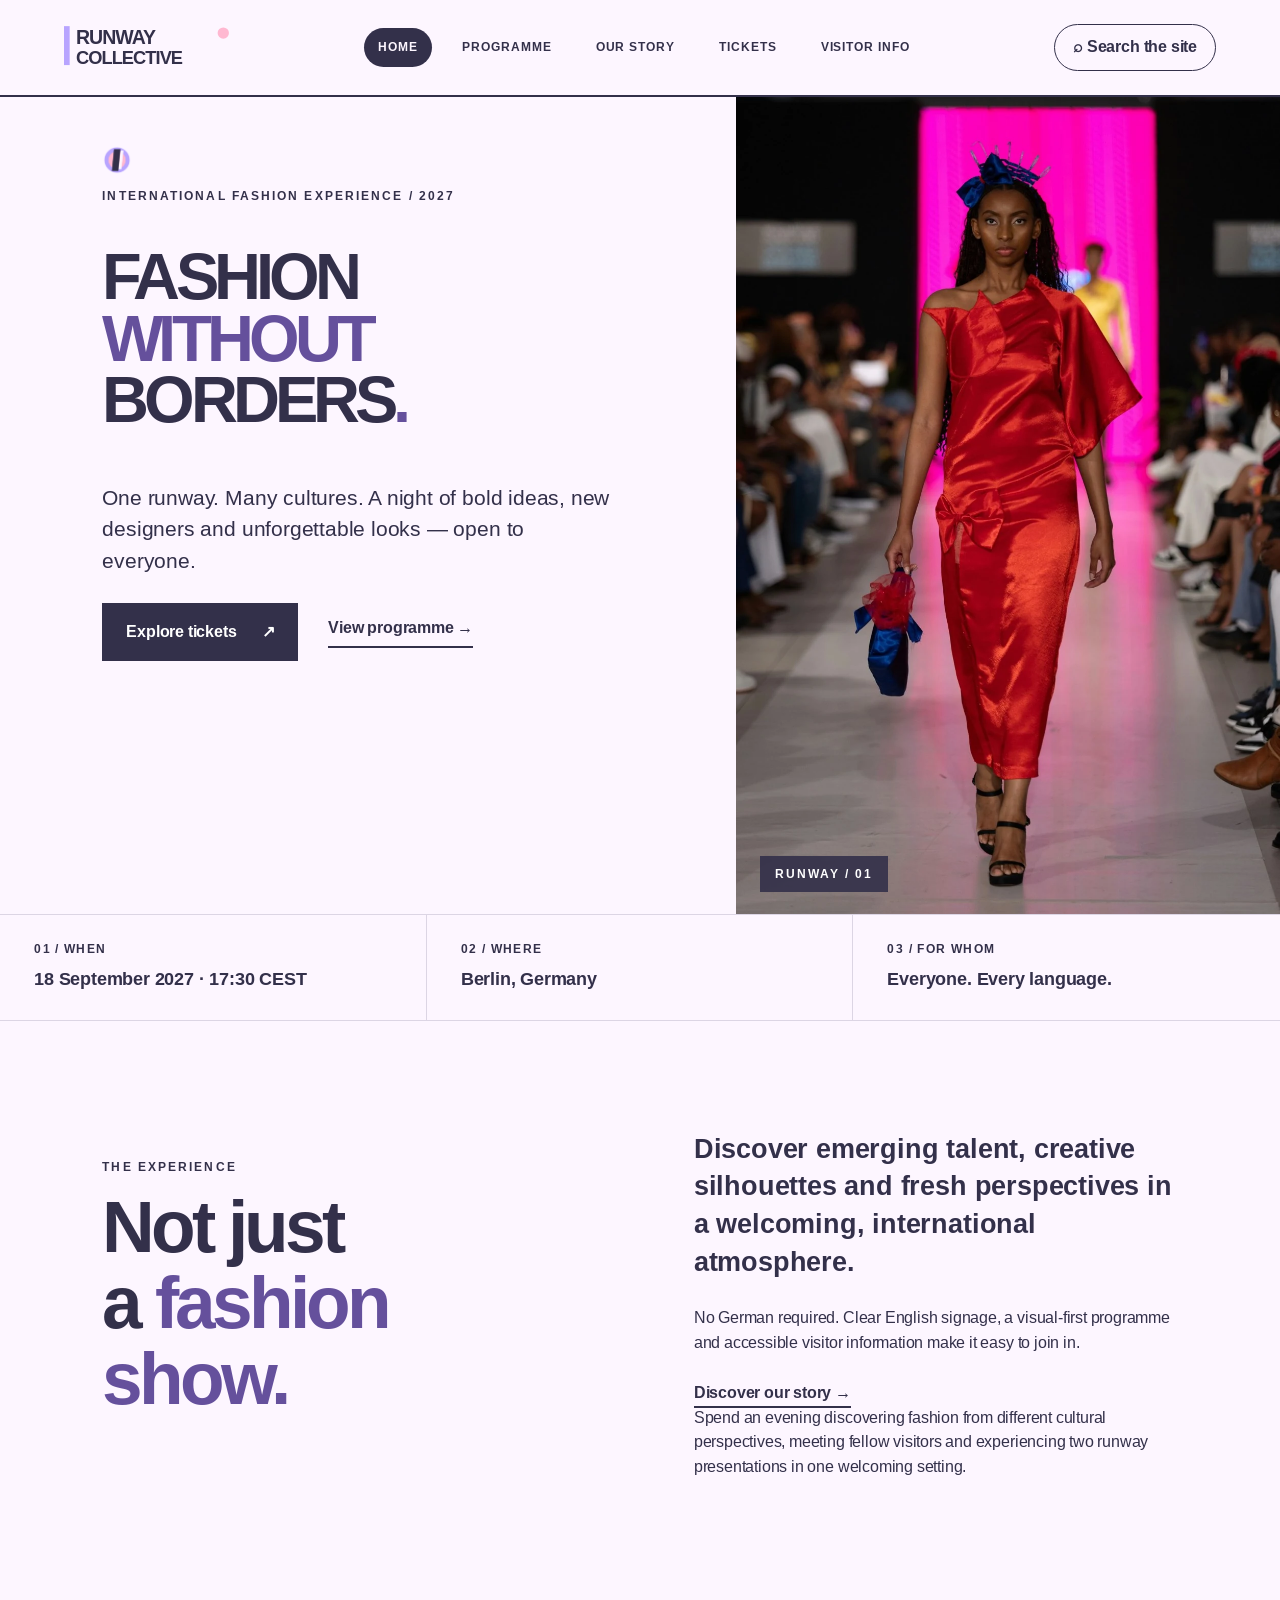
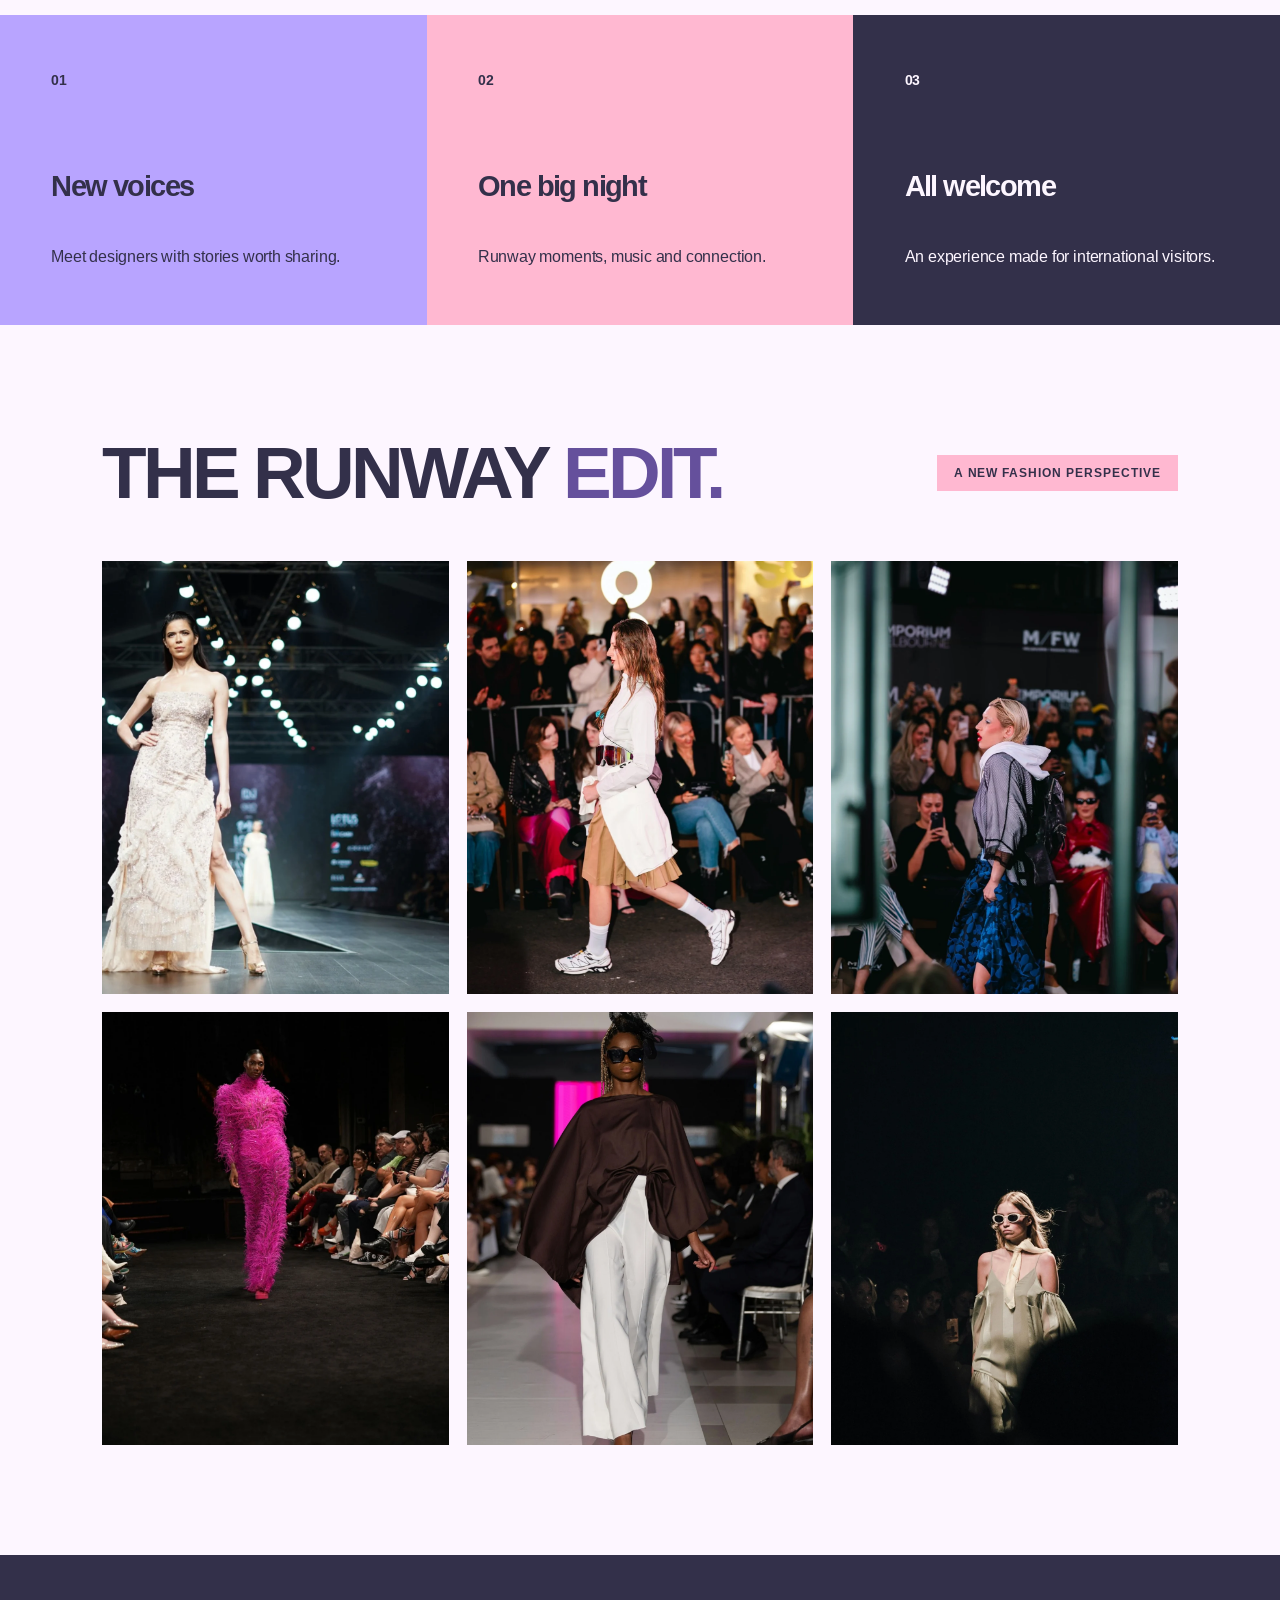
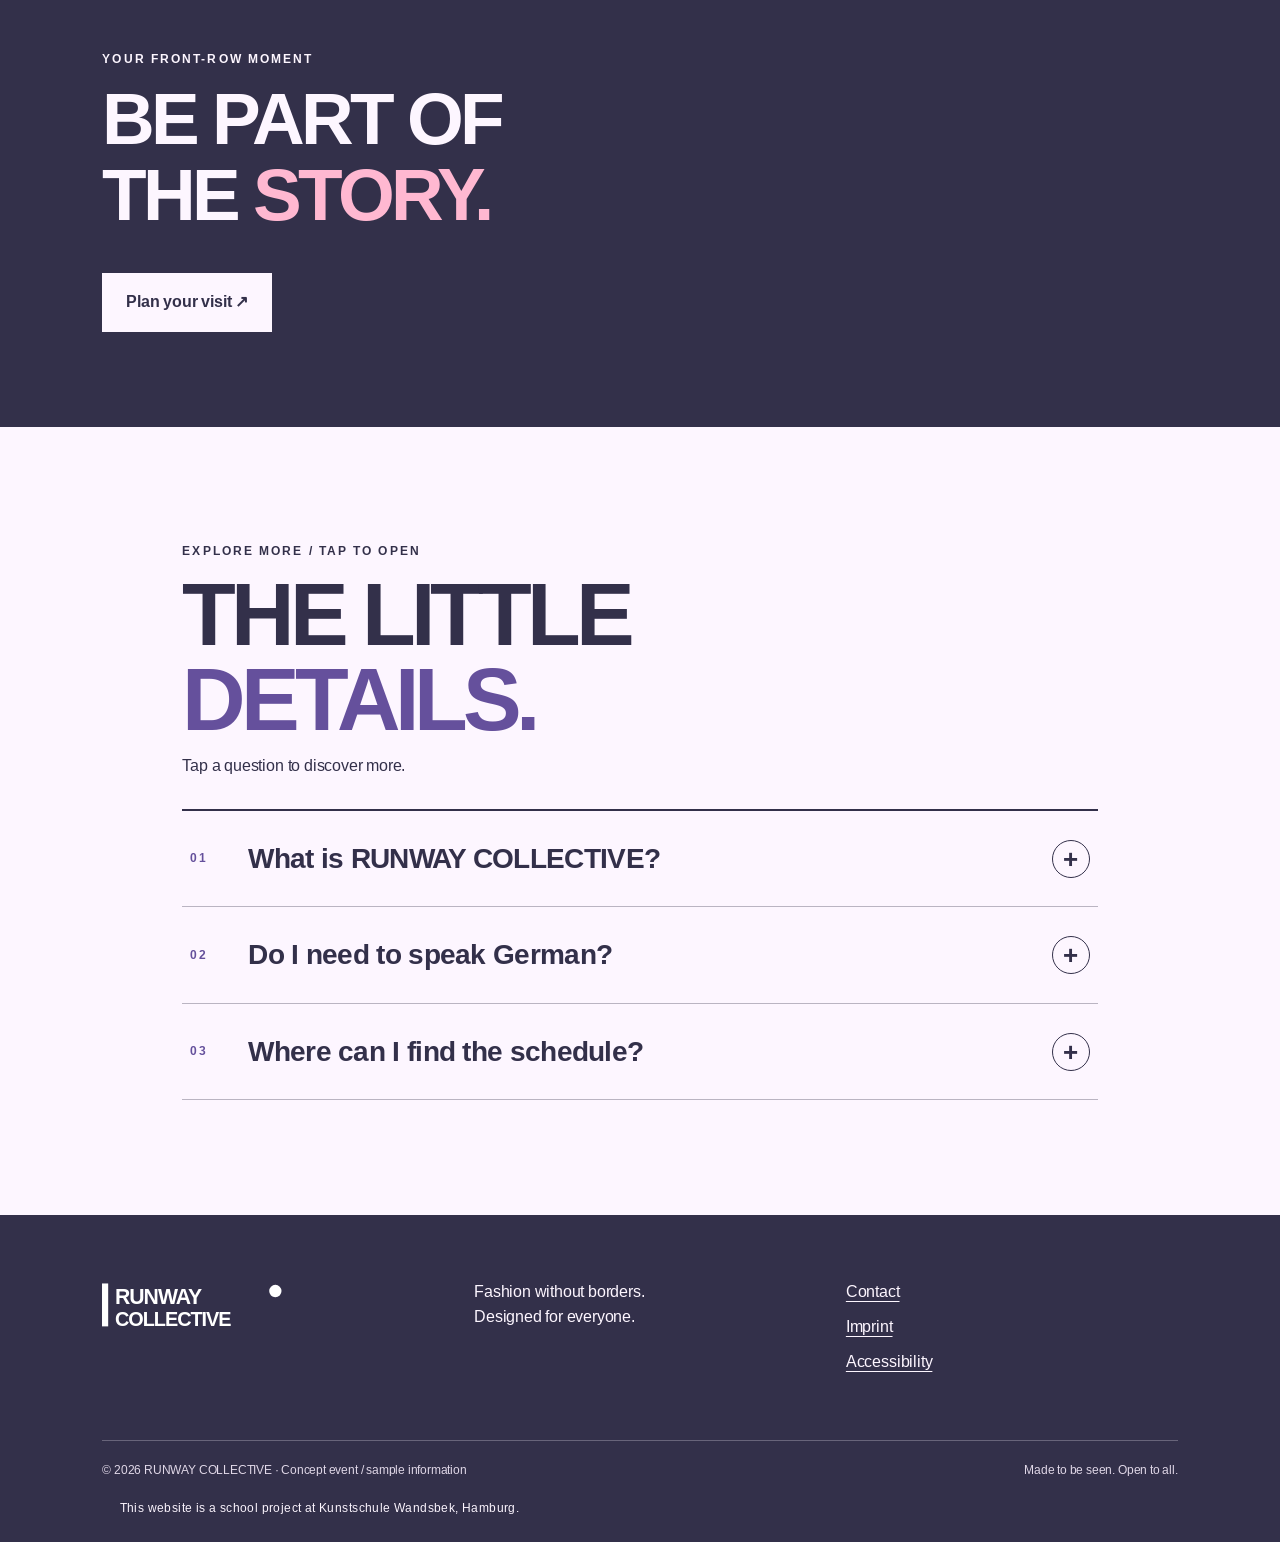
==== index.html @ 4fb105ac "Add files via upload" ====
<!DOCTYPE html>

<html lang="en"><head><meta charset="utf-8"/><meta content="width=device-width,initial-scale=1" name="viewport"/><meta content="#33304A" name="theme-color"/><meta content="Discover RUNWAY COLLECTIVE, an international fashion show concept in Berlin on 18 September 2027, with emerging designers and English visitor information." name="description"/><title>International Fashion Show | RUNWAY COLLECTIVE</title><link href="css/style.css" rel="stylesheet"/><link href="assets/images/favicon.svg" rel="icon" type="image/svg+xml"/><link href="assets/images/apple-touch-icon.png" rel="apple-touch-icon" sizes="180x180"/><meta content="International Fashion Show | RUNWAY COLLECTIVE" property="og:title"/><meta content="Discover RUNWAY COLLECTIVE, an international fashion show concept in Berlin on 18 September 2027, with emerging designers and English visitor information." property="og:description"/><meta content="assets/images/photo-editorial-05.webp" property="og:image"/><meta content="website" property="og:type"/><script type="application/ld+json">{"@context": "https://schema.org", "@type": "Event", "name": "RUNWAY COLLECTIVE (fictional school project)", "startDate": "2027-09-18T17:30:00+02:00", "location": {"@type": "Place", "name": "Berlin (concept location)", "address": {"@type": "PostalAddress", "addressLocality": "Berlin", "addressCountry": "DE"}}, "description": "Fictional fashion show for a school design project; no real event or ticket sales."}</script></head><body><a class="skip-link" href="#main">Skip to content</a><div aria-hidden="true" class="scroll-progress"></div><header class="site-header"><div class="header-inner"><a aria-label="RUNWAY COLLECTIVE, home" class="logo" href="index.html"><img alt="RUNWAY COLLECTIVE" height="58" src="assets/images/logo.svg" width="202"/></a><nav aria-label="Main navigation" class="nav" id="main-nav"><a aria-current="page" href="index.html">Home</a><a href="programm.html">Programme</a><a href="story.html">Our story</a><a href="tickets.html">Tickets</a><a href="infos.html">Visitor info</a></nav><details class="site-search topic-search rc-search"><summary>⌕ Search the site</summary><div class="topic-menu"><form action="404.html" method="get" role="search"><label for="rc-query">Search term</label><div class="rc-search-row"><input id="rc-query" name="q" placeholder="Type a topic…" required="" type="search"/><button aria-label="Search" type="submit">⌕</button></div></form><p class="rc-search-note">Choose a matching page below. Other searches open the 404 page.</p><a href="index.html">Home / fashion show</a><a href="programm.html">Programme / schedule</a><a href="story.html">Our story / designers</a><a href="tickets.html">Tickets / prices</a><a href="infos.html">Visitor info / location</a></div></details></div></header><main id="main" tabindex="-1"><section class="hero"><div class="hero-text reveal"><img alt="" class="runway-mark" height="500" src="assets/images/runway-mark-transparent.png" width="500"/><p class="eyebrow">INTERNATIONAL FASHION EXPERIENCE / 2027</p><h1>FASHION<br/><em>WITHOUT</em><br/>BORDERS<span class="pink">.</span></h1><p class="lead">One runway. Many cultures. A night of bold ideas, new designers and unforgettable looks — open to everyone.</p><div class="actions"><a class="btn primary" href="tickets.html">Explore tickets <span aria-hidden="true">↗</span></a><a class="text-link" href="programm.html">View programme <span aria-hidden="true">→</span></a></div></div><div class="hero-art reveal"><img alt="Model in a red satin dress on the catwalk" class="hero-photo" decoding="async" height="1600" loading="eager" src="assets/images/photo-editorial-05.webp" width="1066"/></div></section><section aria-label="Event at a glance" class="info-strip reveal"><div><span>01 / WHEN</span><strong><time datetime="2027-09-18T17:30:00+02:00">18 September 2027 · 17:30 CEST</time></strong></div><div><span>02 / WHERE</span><strong>Berlin, Germany</strong></div><div><span>03 / FOR WHOM</span><strong>Everyone. Every language.</strong></div></section><section class="section two-col reveal"><div><p class="eyebrow">THE EXPERIENCE</p><h2>Not just<br/>a <em>fashion show.</em></h2></div><div><p class="body-large">Discover emerging talent, creative silhouettes and fresh perspectives in a welcoming, international atmosphere.</p><p>No German required. Clear English signage, a visual-first programme and accessible visitor information make it easy to join in.</p><a class="text-link" href="story.html">Discover our story →</a><p>Spend an evening discovering fashion from different cultural perspectives, meeting fellow visitors and experiencing two runway presentations in one welcoming setting.</p></div></section><h2 class="visually-hidden">What to expect</h2><section class="feature-grid"><article class="feature reveal lavender"><span>01</span><h3>New voices</h3><p>Meet designers with stories worth sharing.</p></article><article class="feature reveal pink-bg"><span>02</span><h3>One big night</h3><p>Runway moments, music and connection.</p></article><article class="feature reveal dark"><span>03</span><h3>All welcome</h3><p>An experience made for international visitors.</p></article></section><section class="section"><div class="section-heading reveal"><h2>THE RUNWAY <em>EDIT.</em></h2><span class="pill">A NEW FASHION PERSPECTIVE</span></div><div class="photo-grid"><figure class="editorial-photo reveal"><img alt="Model in a sparkling ivory evening gown on a runway" decoding="async" height="1200" loading="lazy" src="assets/images/yogendra-singh-_c56tTiztfA-unsplash.webp" width="1800"/><figcaption>RUNWAY / EVENING COUTURE / 02</figcaption></figure><figure class="editorial-photo reveal"><img alt="Model in white jacket and pleated skirt walking past spectators" decoding="async" height="1600" loading="lazy" src="assets/images/photo-editorial-02.webp" width="1066"/><figcaption>THE RUNWAY / NEW PERSPECTIVES / 03</figcaption></figure><figure class="editorial-photo reveal"><img alt="Model in a blue patterned skirt walking past the audience" decoding="async" height="1600" loading="lazy" src="assets/images/photo-editorial-03.webp" width="1066"/><figcaption>THE RUNWAY / NEW PERSPECTIVES / 04</figcaption></figure><figure class="editorial-photo reveal"><img alt="Model in a vivid pink feathered outfit on a dark runway" decoding="async" height="1600" loading="lazy" src="assets/images/photo-editorial-04.webp" width="1068"/><figcaption>THE RUNWAY / NEW PERSPECTIVES / 05</figcaption></figure><figure class="editorial-photo reveal"><img alt="Model wearing a draped dark top, white trousers and sunglasses" decoding="async" height="1800" loading="lazy" src="assets/images/sergio-martins-4rw7DbYxgYY-unsplash.webp" width="1200"/><figcaption>RUNWAY / MODERN TAILORING / 21</figcaption></figure><figure class="editorial-photo reveal"><img alt="Model in a pale outfit and white sunglasses under a spotlight" decoding="async" height="1800" loading="lazy" src="assets/images/duane-mendes-p-gGii_xGK8-unsplash(1).webp" width="1192"/><figcaption>RUNWAY / SPOTLIGHT / 22</figcaption></figure></div></section><section class="cta reveal"><p class="eyebrow">YOUR FRONT-ROW MOMENT</p><h2>BE PART OF<br/>THE <em>STORY.</em></h2><a class="btn light" href="tickets.html">Plan your visit ↗</a></section><section aria-labelledby="faq-heading" class="section interaction-section"><div class="interaction-intro reveal"><p class="eyebrow">EXPLORE MORE / TAP TO OPEN</p><h2 id="faq-heading">THE LITTLE <em>DETAILS.</em></h2><p>Tap a question to discover more.</p></div><div class="faq-stack"><details class="faq-item reveal"><summary><span class="faq-number">01</span><span>What is RUNWAY COLLECTIVE?</span><span aria-hidden="true" class="faq-plus">+</span></summary><div class="faq-answer">A fashion-show concept featuring emerging creative voices and an international audience.</div></details><details class="faq-item reveal"><summary><span class="faq-number">02</span><span>Do I need to speak German?</span><span aria-hidden="true" class="faq-plus">+</span></summary><div class="faq-answer">No. The event experience and visitor information are presented in English.</div></details><details class="faq-item reveal"><summary><span class="faq-number">03</span><span>Where can I find the schedule?</span><span aria-hidden="true" class="faq-plus">+</span></summary><div class="faq-answer">Open the Programme page for the running order and key moments.</div></details></div></section></main><footer class="footer"><div class="footer-top"><div class="footer-logo"><img alt="RUNWAY COLLECTIVE" height="63" loading="lazy" src="assets/images/logo.svg" width="185"/></div><p>Fashion without borders.<br/>Designed for everyone.</p><div><a href="infos.html#contact">Contact</a><a href="infos.html#impressum">Imprint</a><a href="infos.html#accessibility">Accessibility</a></div></div><div class="footer-bottom"><span>© 2026 RUNWAY COLLECTIVE · Concept event / sample information</span><span>Made to be seen. Open to all.</span></div><p class="school-project-note">This website is a school project at Kunstschule Wandsbek, Hamburg.</p></footer></body></html>
---- css/style.css ----
@font-face{font-family:Runway Sans;src:url('../fonts/liberation-sans-regular.woff2') format('woff2');font-weight:400;font-display:swap}
@font-face{font-family:Runway Sans;src:url('../fonts/liberation-sans-bold.woff2') format('woff2');font-weight:700 900;font-display:swap}
:root{--dunkel:#33304A;--hell:#FDF6FF;--akzent-1:#B8A4FF;--akzent-2:#FFB8D1}
:root{--dark:var(--dunkel);--light:var(--hell);--lilac:var(--akzent-1);--pink:var(--akzent-2);--line:#dcd5e4}*{box-sizing:border-box}html{scroll-behavior:smooth}body{margin:0;background:var(--light);color:var(--dark);font-family:Arial,Helvetica,sans-serif;line-height:1.55}a{color:inherit}a:focus-visible,button:focus-visible,summary:focus-visible{outline:3px solid #7053d8;outline-offset:4px}h1,h2,h3,p{margin-top:0}h1,h2,h3{line-height:1.04;letter-spacing:-.065em}h1{font-size:clamp(4rem,9vw,9.6rem);font-weight:900;margin-bottom:26px}h2{font-size:clamp(2.8rem,5.7vw,6.2rem);font-weight:900}h3{font-size:1.8rem}em{font-style:normal;color:#65509c}p{max-width:62ch}a{text-decoration-thickness:1px;text-underline-offset:4px}.skip-link{position:absolute;left:16px;top:-90px;z-index:100;background:var(--pink);padding:12px 18px;font-weight:700}.skip-link:focus{top:8px}.site-header{border-bottom:1px solid var(--line);background:var(--light)}.header-inner{max-width:1500px;margin:auto;padding:23px 5%;display:flex;justify-content:space-between;align-items:center;gap:24px}.logo,.footer-logo{font-size:1.5rem;line-height:.85;letter-spacing:-.09em;font-weight:900;text-decoration:none}.logo-dot,.footer-logo span{color:#ae8df9;font-size:.6em;vertical-align:middle;margin-left:4px}.nav{display:flex;align-items:center;gap:clamp(12px,2.5vw,42px)}.nav a{font-size:.87rem;font-weight:700;text-decoration:none;padding:9px 0;border-bottom:3px solid transparent}.nav a:hover,.nav a[aria-current=page]{border-color:#65509c}.menu-toggle{display:none;background:none;border:1px solid var(--dark);border-radius:0;padding:10px 14px;font:inherit;font-weight:700;cursor:pointer}main{min-height:55vh}.hero{max-width:1500px;margin:auto;min-height:680px;display:grid;grid-template-columns:1.12fr .88fr}.hero-text{padding:90px 5% 80px 8%;display:flex;flex-direction:column;align-items:flex-start;justify-content:center}.eyebrow{font-size:.77rem;font-weight:800;letter-spacing:.16em;text-transform:uppercase}.hero .eyebrow{margin-bottom:35px}.hero h1{font-size:clamp(3.8rem,6.9vw,8rem)}.pink{color:var(--pink)}.lead{font-size:clamp(1.1rem,1.65vw,1.45rem);max-width:550px;line-height:1.5}.actions{display:flex;align-items:center;gap:30px;flex-wrap:wrap;margin-top:26px}.btn{display:inline-flex;justify-content:space-between;align-items:center;gap:25px;padding:17px 24px;text-decoration:none;font-weight:800;transition:transform .2s}.btn:hover{transform:translateY(-3px)}.primary{background:var(--dark);color:white}.light{background:var(--light);color:var(--dark)}.outline{border:2px solid var(--dark)}.text-link{font-weight:800;text-decoration:none;border-bottom:2px solid var(--dark);padding-bottom:5px}.hero-art{background:var(--lilac);min-height:620px;position:relative;overflow:hidden}.art-circle{position:absolute;width:65%;aspect-ratio:1;border-radius:50%;background:var(--pink);left:19%;top:15%}.art-stripe{position:absolute;background:var(--dark);width:14%;height:125%;top:-13%;transform:rotate(28deg);box-shadow:0 0 0 16px var(--lilac)}.s1{left:18%}.s2{left:52%}.s3{left:86%}.art-caption{position:absolute;bottom:35px;left:35px;color:white;font-size:clamp(1.7rem,3vw,3.6rem);font-weight:900;letter-spacing:-.07em;line-height:.95}.art-star{position:absolute;right:25px;top:25px;color:var(--light);font-size:4rem}.info-strip{display:grid;grid-template-columns:repeat(3,1fr);border-block:1px solid var(--line);max-width:1500px;margin:auto}.info-strip>div{padding:26px 8%;border-right:1px solid var(--line)}.info-strip>div:last-child{border:0}.info-strip span{display:block;font-size:.72rem;letter-spacing:.12em;font-weight:800;margin-bottom:8px}.info-strip strong{font-size:1.1rem}.section{max-width:1500px;margin:auto;padding:110px 8%}.two-col{display:grid;grid-template-columns:1fr 1fr;gap:10%;align-items:center}.body-large{font-size:clamp(1.3rem,2.1vw,1.85rem);font-weight:700;line-height:1.4}.two-col p:not(.eyebrow){margin-bottom:25px}.feature-grid{max-width:1500px;margin:auto;display:grid;grid-template-columns:repeat(3,1fr)}.feature{padding:55px 12%;min-height:310px;display:flex;flex-direction:column;justify-content:space-between}.feature>span{font-size:.85rem;font-weight:900}.feature h3{margin:50px 0 12px}.feature p{margin:0}.lavender{background:var(--lilac)}.pink-bg{background:var(--pink)}.dark{background:var(--dark);color:var(--light)}.cta{max-width:1500px;margin:auto;padding:95px 8%;background:var(--dark);color:var(--light)}.cta h2{margin-bottom:40px}.cta em{color:var(--pink)}.page-hero{max-width:1500px;margin:auto;padding:110px 8% 105px;background:linear-gradient(115deg,var(--light) 0%,var(--light) 70%,#efe5ff 70%)}.page-hero h1{margin:30px 0}.page-hero .lead{max-width:650px}.section-heading{display:flex;align-items:center;justify-content:space-between;gap:20px;margin-bottom:50px}.section-heading h2{margin:0}.pill{background:var(--pink);padding:9px 17px;font-size:.75rem;font-weight:800;text-transform:uppercase;letter-spacing:.08em}.schedule{border-top:2px solid var(--dark)}.schedule-row{display:grid;grid-template-columns:160px 1fr 70px;gap:25px;padding:36px 10px;border-bottom:1px solid var(--line);align-items:start}.schedule-row time{font-size:2.7rem;font-weight:900;letter-spacing:-.06em}.schedule-row h3{margin:5px 0 8px}.schedule-row p{margin:0}.schedule-no{text-align:right;color:#65509c;font-weight:800}.note{font-size:.84rem;color:#625c73;margin-top:25px}.split-banner{display:flex;justify-content:space-between;align-items:center;gap:35px;background:var(--pink)}.split-banner h2{margin-bottom:0}.statement-art{min-height:500px;background:var(--lilac);padding:35px;display:flex;align-items:center;position:relative;overflow:hidden}.statement-art span{font-size:clamp(2.8rem,5vw,5.5rem);font-weight:900;line-height:1;letter-spacing:-.07em;z-index:1}.statement-art em{color:var(--light)}.statement-art b{position:absolute;font-size:25rem;right:-65px;top:-120px;color:var(--pink)}.value-grid{display:grid;grid-template-columns:repeat(3,1fr);gap:40px;margin-top:40px}.value-grid article{border-top:3px solid var(--dark);padding-top:22px}.big-number{font-size:4rem;color:#65509c;font-weight:900}.value-grid h3{margin-top:30px}.ticket-grid{display:grid;grid-template-columns:repeat(3,1fr);gap:20px}.ticket{border:2px solid var(--dark);padding:35px;display:flex;flex-direction:column;min-height:510px}.ticket.featured{background:var(--lilac)}.ticket h3{font-size:2.3rem;margin:30px 0}.price{font-size:3.5rem;font-weight:900;letter-spacing:-.07em}.price span{font-size:.9rem;letter-spacing:0}.ticket ul{padding-left:20px;margin:22px 0 35px;line-height:2}.ticket .btn{margin-top:auto}.faq{display:grid;grid-template-columns:1fr 1fr;gap:10%}.faq details{border-bottom:1px solid var(--line);padding:22px 0}.faq summary{font-weight:800;cursor:pointer;font-size:1.1rem}.faq details p{margin:16px 0 0}.info-cards{display:grid;grid-template-columns:repeat(3,1fr);gap:18px}.info-cards article{background:#eee5ff;padding:35px;min-height:320px}.info-cards article:nth-child(2){background:var(--pink)}.info-cards article:nth-child(3){background:var(--lilac)}.info-cards h2{font-size:clamp(2.2rem,3.5vw,4.5rem);margin:45px 0 20px}.info-cards em{color:var(--dark);opacity:.6}.accessibility{background:#efe6ff}.accessibility p:last-child{font-size:1.15rem}.contact{display:grid;grid-template-columns:1fr 1fr;gap:10%}.imprint{border-top:1px solid var(--line);scroll-margin-top:20px}.imprint h2{font-size:clamp(2.5rem,5vw,5rem)}.error{min-height:65vh}.footer{max-width:1500px;margin:auto;background:var(--dark);color:var(--light);padding:65px 8% 25px}.footer-top{display:grid;grid-template-columns:1fr 1fr 1fr;gap:40px;align-items:start}.footer-logo{font-size:2.7rem}.footer-top>div:last-child{display:flex;flex-direction:column;gap:10px;align-items:flex-start}.footer-bottom{border-top:1px solid #68647a;margin-top:65px;padding-top:20px;display:flex;justify-content:space-between;gap:20px;font-size:.75rem;color:#e2d9e9}@media(max-width:900px){.hero{grid-template-columns:1fr}.hero-text{padding:75px 7%}.hero-art{min-height:450px}.two-col,.faq,.contact{grid-template-columns:1fr;gap:40px}.ticket-grid,.info-cards{grid-template-columns:1fr}.ticket{min-height:0}.feature-grid{grid-template-columns:1fr}.feature{min-height:230px}.value-grid{gap:20px}.section{padding:80px 7%}.page-hero{padding:80px 7%}.cta{padding:80px 7%}.nav{gap:12px}.nav a{font-size:.78rem}}@media(max-width:650px){.header-inner{padding:18px 6%;flex-wrap:wrap}.menu-toggle{display:block}.nav{display:none;width:100%;flex-direction:column;align-items:stretch;padding:14px 0}.nav.open{display:flex}.nav a{font-size:1rem;padding:10px}.hero-text{padding:65px 6%}.hero h1{font-size:clamp(3.25rem,12vw,5rem)}.hero-art{min-height:340px}.info-strip{grid-template-columns:1fr}.info-strip>div{border-right:0;border-bottom:1px solid var(--line);padding:20px 7%}.info-strip>div:last-child{border:0}.section,.page-hero,.cta{padding:65px 6%}.page-hero h1{font-size:clamp(3.1rem,12vw,5rem)}.section-heading{align-items:flex-start;flex-direction:column}.schedule-row{grid-template-columns:90px 1fr;gap:12px}.schedule-row time{font-size:1.7rem}.schedule-no{display:none}.value-grid{grid-template-columns:1fr}.split-banner{flex-direction:column;align-items:flex-start}.footer{padding:55px 6% 25px}.footer-top{grid-template-columns:1fr}.footer-bottom{flex-direction:column}.statement-art{min-height:330px}.art-caption{font-size:2rem}}@media(prefers-reduced-motion:reduce){html{scroll-behavior:auto}.btn{transition:none}}

/* Editorial photography and interaction additions */
.logo img{display:block;width:170px;height:auto}.footer-logo img{display:block;width:185px;height:auto;filter:brightness(0) invert(1)}
.hero-photo{width:100%;height:100%;object-fit:cover;display:block;transition:transform .7s cubic-bezier(.2,.8,.2,1),filter .5s}.hero-art:hover .hero-photo{transform:scale(1.065);filter:saturate(1.18)}
.photo-grid{display:grid;grid-template-columns:repeat(3,minmax(0,1fr));gap:18px}.editorial-photo,.page-photo{margin:0;overflow:hidden;position:relative;background:#e5d9f8}.editorial-photo{aspect-ratio:4/5}.editorial-photo img,.page-photo img{display:block;width:100%;height:100%;object-fit:cover;transition:transform .55s ease,filter .55s ease}.editorial-photo:hover img,.page-photo:hover img{transform:scale(1.09);filter:contrast(1.07) saturate(1.12)}.editorial-photo figcaption,.page-photo figcaption{position:absolute;bottom:0;left:0;right:0;padding:15px 18px;background:linear-gradient(transparent,#33304acb);color:white;font-size:.7rem;letter-spacing:.15em;font-weight:800;transform:translateY(8px);opacity:0;transition:.25s}.editorial-photo:hover figcaption,.page-photo:hover figcaption{opacity:1;transform:translateY(0)}.page-photo{width:min(450px,100%);height:300px;margin-top:30px}.page-hero{position:relative}.page-hero .page-photo{box-shadow:16px 16px 0 var(--pink)}.feature,.ticket,.info-cards article,.value-grid article{transition:transform .25s ease,box-shadow .25s ease,background-color .25s}.feature:hover,.ticket:hover,.info-cards article:hover{transform:translateY(-7px);box-shadow:0 16px 32px #33304a22}.value-grid article:hover{transform:translateY(-4px)}.nav a,.text-link{transition:color .2s,border-color .2s,background-color .2s}.nav a:hover,.text-link:hover{color:#65509c}.btn:hover{box-shadow:6px 6px 0 var(--pink)}.media-accent{text-align:center}.media-accent>img:last-child{max-width:100%;height:auto}.media-accent .icon-row{display:flex;justify-content:center;gap:30px;margin:35px}.media-accent .icon-row img{transition:transform .3s}.media-accent .icon-row img:hover{transform:rotate(-9deg) scale(1.16)}.visual-break{padding-top:45px}.visual-break h2{margin-bottom:35px}
@media(max-width:650px){.photo-grid{grid-template-columns:repeat(2,minmax(0,1fr));gap:10px}.page-photo{height:230px}.editorial-photo figcaption{font-size:.56rem;padding:8px}}
@media(prefers-reduced-motion:reduce){.hero-photo,.editorial-photo img,.page-photo img,.feature,.ticket,.info-cards article,.value-grid article,.nav a,.text-link,.media-accent .icon-row img{transition:none!important;transform:none!important}}

/* V3: motion design — clean Swiss layout, expressive microinteractions */
:root{--ease-out:cubic-bezier(.16,1,.3,1)}
.site-header{position:relative;z-index:10}
.hero-art{isolation:isolate}.hero-art::after{content:"RUNWAY / 01";position:absolute;left:24px;bottom:22px;background:#33304ae6;color:#fff;padding:9px 15px;font-size:.73rem;font-weight:900;letter-spacing:.17em;pointer-events:none}
.hero-photo{object-position:center;transition:transform 1.1s var(--ease-out),filter .8s}
.hero-art:hover .hero-photo{transform:scale(1.045)}
.hero h1{animation:headline-enter 1s var(--ease-out) both}
@keyframes headline-enter{from{opacity:0;transform:translateY(35px);letter-spacing:-.095em}to{opacity:1;transform:translateY(0)}}
.hero .eyebrow{animation:headline-enter .75s .1s both}.hero .lead{animation:headline-enter .8s .25s both}.hero .actions{animation:headline-enter .8s .4s both}
.reveal{opacity:1;transform:none}.js-motion .reveal{opacity:0;transform:translateY(32px);transition:opacity .85s var(--ease-out),transform .85s var(--ease-out)}.js-motion .reveal.is-visible{opacity:1;transform:translateY(0)}
.photo-grid .editorial-photo:nth-child(3n+2){transition-delay:90ms}.photo-grid .editorial-photo:nth-child(3n+3){transition-delay:180ms}
.editorial-photo{isolation:isolate;cursor:default}.editorial-photo::after{content:"↗";position:absolute;right:15px;top:15px;display:grid;place-items:center;width:40px;height:40px;border-radius:50%;background:var(--light);font-size:1.4rem;transform:translateY(-15px) rotate(-35deg);opacity:0;transition:transform .4s var(--ease-out),opacity .3s}
.editorial-photo:hover::after{opacity:1;transform:translateY(0) rotate(0)}
.editorial-photo:hover img{transform:scale(1.065)}
.btn{position:relative;overflow:hidden;transition:transform .35s var(--ease-out),box-shadow .35s var(--ease-out),background-color .3s}
.btn:hover{transform:translateY(-5px);box-shadow:8px 8px 0 var(--pink)}.btn:active{transform:translateY(-1px)}
.nav a{position:relative;transition:color .25s}.nav a:hover{color:#65509c}
.feature:hover{transform:translateY(-10px) rotate(-.5deg)}.ticket:hover{transform:translateY(-10px)}
.info-strip strong{transition:color .3s}
@media(prefers-reduced-motion:reduce){.js-motion .reveal{opacity:1;transform:none;transition:none}.hero h1,.hero .eyebrow,.hero .lead,.hero .actions{animation:none}.editorial-photo::after,.btn,.hero-photo{transition:none!important}}

/* Flying visitor camera: original vector-like illustration, no photos */
.camera-scene{position:relative;isolation:isolate;overflow:hidden;min-height:360px;display:grid;place-items:center;background:radial-gradient(ellipse at 50% 45%,#e8dfff 0%,#fdf6ff 63%,#ffdfeb 100%);border:2px solid #33304A;border-radius:22px;margin:24px auto;max-width:850px}
.camera-scene:before{content:"";position:absolute;inset:0;background:repeating-linear-gradient(90deg,transparent 0 69px,#33304a0b 70px 71px);pointer-events:none}
.camera-flight{position:relative;z-index:2;animation:camera-fly 6s cubic-bezier(.3,.02,.2,1) infinite;transform-origin:center}
.camera-gif{display:block;width:min(44vw,260px);height:auto;filter:drop-shadow(0 22px 18px #33304a55)}
.camera-flash{position:absolute;z-index:4;inset:0;background:white;opacity:0;pointer-events:none;animation:visitor-flash 6s linear infinite}
.camera-label,.camera-hint{position:absolute;z-index:3;font-weight:900;letter-spacing:.12em;color:#33304A;text-align:center}
.camera-label{top:22px;font-size:clamp(12px,2vw,18px)}.camera-hint{bottom:24px;font-size:clamp(12px,2vw,20px)}
@keyframes camera-fly{0%{transform:translate(-125%,45%) rotate(-24deg) scale(.35);opacity:0}15%{opacity:1}35%{transform:translate(4%,-10%) rotate(9deg) scale(.9)}56%{transform:translate(0,0) rotate(0) scale(1.3)}65%{transform:translate(0,0) rotate(0) scale(1.3)}85%{opacity:1}100%{transform:translate(145%,-55%) rotate(20deg) scale(.45);opacity:0}}
@keyframes visitor-flash{0%,57%,63%,100%{opacity:0}59%{opacity:.98}61%{opacity:.1}}
@media(prefers-reduced-motion:reduce){.camera-flight,.camera-flash{animation:none!important}.camera-flash{display:none}}

/* V6 — refined Swiss editorial system */
:root{--ease-out:cubic-bezier(.16,1,.3,1)}
html{scroll-behavior:smooth} body{overflow-x:hidden}
::selection{background:#b8a4ff;color:#33304a}
a,button{transition:color .3s ease,background .3s ease,transform .4s var(--ease-out),box-shadow .4s ease}
.nav a{position:relative}.nav a:after{content:"";position:absolute;left:0;right:100%;bottom:-6px;height:2px;background:#b8a4ff;transition:right .4s var(--ease-out)}.nav a:hover:after,.nav a[aria-current="page"]:after{right:0}
.btn{position:relative;overflow:hidden;isolation:isolate}.btn:hover{transform:translateY(-5px);box-shadow:0 14px 30px #33304a30}.btn:active{transform:translateY(-1px)}
.hero h1,.page-hero h1{letter-spacing:-.075em;line-height:.92}.hero-art,.page-photo,.editorial-photo{overflow:hidden;position:relative}
.hero-art img,.page-photo img,.editorial-photo img{display:block;width:100%;height:100%;object-fit:cover;transition:transform 1.1s var(--ease-out),filter .8s ease;filter:saturate(1.05)}
.hero-art:hover img,.page-photo:hover img,.editorial-photo:hover img{transform:scale(1.065);filter:saturate(1.2) contrast(1.04)}
.editorial-photo:after{content:"↗";position:absolute;top:18px;right:18px;width:42px;height:42px;border-radius:50%;display:grid;place-items:center;background:#fdf6ff;color:#33304a;font-size:24px;opacity:0;transform:translateY(12px);transition:.4s var(--ease-out);pointer-events:none}.editorial-photo:hover:after{opacity:1;transform:translateY(0)}
.feature,.ticket,.info-cards article{transition:transform .55s var(--ease-out),box-shadow .55s ease}.feature:hover,.ticket:hover,.info-cards article:hover{transform:translateY(-9px);box-shadow:0 18px 45px #33304a20}
.schedule-row{transition:padding .4s var(--ease-out),background .3s}.schedule-row:hover{padding-left:20px;background:#b8a4ff19}
.manifesto-panel{background:#33304a;color:#fdf6ff;padding:clamp(35px,7vw,110px)!important;margin-block:60px}.manifesto-panel h2{font-size:clamp(48px,8vw,125px)}.manifesto-panel p:last-child{max-width:660px;font-size:clamp(18px,2vw,25px)}
.camera-stage{position:relative;isolation:isolate;min-height:440px;margin:32px auto 0;max-width:960px;border:2px solid #b8a4ff;border-radius:20px;background:radial-gradient(ellipse at 50% 45%,#675e8c 0%,#33304a 65%);overflow:hidden;display:flex;align-items:center;justify-content:center;color:#fdf6ff}
.camera-stage:before{content:"";position:absolute;inset:0;background:linear-gradient(transparent 97%,#fdf6ff10 98%),linear-gradient(90deg,transparent 97%,#fdf6ff10 98%);background-size:48px 48px;opacity:.65;pointer-events:none}
.camera-orbit{position:absolute;width:min(70%,400px);animation:cameraFlight 7s cubic-bezier(.4,0,.2,1) infinite;transform-origin:center}
.camera-object{filter:drop-shadow(0 30px 24px #0006);animation:cameraWobble 1.5s ease-in-out infinite alternate}.camera-object svg{width:100%;height:auto;display:block}
.camera-crosshair{position:absolute;width:260px;height:260px;max-width:80%;opacity:.8;animation:focusPulse 7s infinite}.camera-crosshair span{position:absolute;width:40px;height:40px;border:4px solid #fdf6ff}.camera-crosshair span:nth-child(1){left:0;top:0;border-right:0;border-bottom:0}.camera-crosshair span:nth-child(2){right:0;top:0;border-left:0;border-bottom:0}.camera-crosshair span:nth-child(3){left:0;bottom:0;border-right:0;border-top:0}.camera-crosshair span:nth-child(4){right:0;bottom:0;border-left:0;border-top:0}
.camera-focus{position:absolute;top:22px;left:26px;font-size:12px;font-weight:800;letter-spacing:.2em}.camera-focus span{color:#ffb8d1;animation:blink 1s steps(1) infinite}
.camera-stage-flash{position:absolute;inset:0;background:#fff;opacity:0;pointer-events:none;animation:photoFlash 7s infinite;z-index:3}
.camera-shutter{position:absolute;inset:0;background:#151321;clip-path:inset(50% 0 50% 0);animation:shutterSnap 7s infinite;z-index:2;pointer-events:none}
.camera-stage-caption{position:absolute;bottom:38px;left:30px;font-size:clamp(17px,3vw,32px);font-weight:900;letter-spacing:.03em}.camera-stage-caption span{color:#ffb8d1}.camera-privacy{position:absolute;bottom:13px;left:30px;font-size:11px;opacity:.75}
.tiny-shutter-gif{position:absolute;right:15px;bottom:15px;width:45px;height:45px;opacity:.7}
@keyframes cameraFlight{0%,100%{transform:translate(-145%,60%) scale(.25) rotate(-22deg);opacity:0}12%{opacity:1}32%{transform:translate(-12%,0) scale(.9) rotate(5deg);opacity:1}52%,60%{transform:translate(0,0) scale(1.35) rotate(0);opacity:1}83%{opacity:1}95%{transform:translate(170%,-80%) scale(.2) rotate(27deg);opacity:0}}
@keyframes cameraWobble{from{transform:translateY(-6px) rotate(-2deg)}to{transform:translateY(7px) rotate(2deg)}}
@keyframes focusPulse{0%,25%,75%,100%{transform:scale(1.15);opacity:.2}42%,60%{transform:scale(.85);opacity:1}}
@keyframes photoFlash{0%,56%,61%,100%{opacity:0}57%{opacity:.98}58%{opacity:.1}59%{opacity:.9}}
@keyframes shutterSnap{0%,55%,61%,100%{clip-path:inset(50% 0 50% 0)}57%{clip-path:inset(0 0 0 0)}59%{clip-path:inset(49% 0 49% 0)}}
@keyframes blink{50%{opacity:.1}}
@media(max-width:650px){.camera-stage{min-height:330px}.camera-stage-caption{bottom:50px}.camera-privacy{max-width:75%;line-height:1.4}}
@media(prefers-reduced-motion:reduce){html{scroll-behavior:auto}.camera-stage *,.camera-stage:before{animation:none!important}.camera-orbit{transform:none;opacity:1}.camera-crosshair{opacity:.65}.hero-art img,.page-photo img,.editorial-photo img{transition:none}}

/* V11: tactile editorial micro-interactions */
:root{--motion:cubic-bezier(.22,1,.36,1)}
.scroll-progress{position:fixed;top:0;left:0;width:100%;height:4px;z-index:1000;background:linear-gradient(90deg,#b8a4ff,#ffb8d1,#b8a4ff);transform:scaleX(0);transform-origin:left;pointer-events:none}
.fashion-ticker{overflow:hidden;background:#33304a;color:#fdf6ff;border-block:1px solid #b8a4ff;padding:11px 0;white-space:nowrap;margin:14px 0 0;transform:rotate(-.6deg)}
.ticker-track{width:max-content;font-size:clamp(12px,1.3vw,17px);font-weight:900;letter-spacing:.18em;animation:tickerMove 26s linear infinite}
@keyframes tickerMove{to{transform:translateX(-50%)}}
.interaction-section{position:relative;max-width:1120px;margin-inline:auto;padding-block:clamp(65px,9vw,135px)}
.interaction-intro{max-width:730px;margin-bottom:30px}.interaction-intro h2{font-size:clamp(36px,7vw,88px);line-height:.96;letter-spacing:-.06em;margin:12px 0}.interaction-intro h2 em{color:#65509c}
.faq-stack{border-top:2px solid #33304a}.faq-item{border-bottom:1px solid #33304a55;transition:background .3s var(--motion),padding .3s var(--motion)}
.faq-item:hover{background:#f1eaff;padding-inline:14px}.faq-item[open]{background:#eee5ff;padding-inline:clamp(12px,2vw,24px)}
.faq-item summary{display:flex;align-items:center;gap:clamp(12px,3vw,30px);padding:26px 8px;cursor:pointer;list-style:none;font-size:clamp(17px,2.5vw,28px);font-weight:850;letter-spacing:-.025em}
.faq-item summary::-webkit-details-marker{display:none}.faq-number{font-size:12px;letter-spacing:.12em;color:#65509c;min-width:28px}.faq-plus{margin-left:auto;display:grid;place-items:center;width:38px;height:38px;flex-shrink:0;border:1.5px solid currentColor;border-radius:50%;font-size:26px;line-height:1;transition:transform .35s var(--motion),background .3s}
.faq-item[open] .faq-plus{transform:rotate(45deg);background:#ffb8d1}.faq-answer{max-width:740px;padding:0 64px 26px;line-height:1.75;font-size:17px;animation:faqDrop .36s var(--motion)}
@keyframes faqDrop{from{opacity:0;transform:translateY(-9px)}to{opacity:1;transform:translateY(0)}}
.back-top{position:fixed;right:24px;bottom:24px;z-index:50;width:52px;height:52px;border:2px solid #33304a;border-radius:50%;background:#ffb8d1;color:#33304a;font-size:27px;box-shadow:5px 5px 0 #33304a;cursor:pointer;opacity:0;pointer-events:none;transform:translateY(18px);transition:opacity .3s,transform .4s var(--motion),box-shadow .25s}
.back-top.visible{opacity:1;pointer-events:auto;transform:translateY(0)}.back-top:hover{transform:translate(-3px,-3px) rotate(-12deg);box-shadow:8px 8px 0 #33304a}
.btn{position:relative;overflow:hidden;isolation:isolate}.btn:before{content:'';position:absolute;inset:0;background:#ffb8d1;transform:translateX(-105%) skewX(-15deg);transition:transform .55s var(--motion);z-index:-1}.btn:hover:before{transform:translateX(0) skewX(0)}
.nav a{position:relative}.nav a:after{content:'';position:absolute;left:0;right:0;bottom:-5px;height:2px;background:#ffb8d1;transform:scaleX(0);transform-origin:left;transition:transform .35s var(--motion)}.nav a:hover:after,.nav a[aria-current=page]:after{transform:scaleX(1)}
.editorial-photo,.page-photo,.feature{transition:transform .55s var(--motion),box-shadow .55s var(--motion),filter .4s}.editorial-photo:hover,.page-photo:hover{transform:translateY(-9px) rotate(-.6deg);box-shadow:0 22px 42px #33304a24}.feature:hover{transform:translateY(-10px) rotate(.7deg);box-shadow:10px 12px 0 #33304a25}
.hero h1 em,.page-hero h1 em{display:inline-block;transition:transform .5s var(--motion)}.hero h1:hover em,.page-hero h1:hover em{transform:translateX(8px) rotate(-2deg)}
@media(max-width:600px){.faq-answer{padding-left:44px;padding-right:14px}.back-top{right:14px;bottom:14px;width:46px;height:46px}.faq-item summary{padding-block:20px}}
@media(prefers-reduced-motion:reduce){.ticker-track,.faq-answer{animation:none!important}.editorial-photo,.page-photo,.feature,.back-top,.faq-plus,.hero h1 em,.page-hero h1 em{transition:none!important}}

/* V12: site search and ticket selection */
.sr-only{position:absolute;width:1px;height:1px;padding:0;margin:-1px;overflow:hidden;clip:rect(0,0,0,0);white-space:nowrap;border:0}
.site-search{display:flex;align-items:center;min-width:155px;max-width:220px;border:1.5px solid #b8a4ff;border-radius:999px;background:#fdf6ff;transition:box-shadow .25s,transform .25s;overflow:hidden}
.site-search:focus-within{box-shadow:0 0 0 4px #b8a4ff55;transform:translateY(-2px)}
.site-search input{min-width:0;width:100%;border:0;background:transparent;padding:11px 5px 11px 14px;color:#33304a;font:inherit;font-size:.82rem;outline:none}
.site-search button{border:0;background:#b8a4ff;color:#33304a;cursor:pointer;font-size:1.5rem;width:40px;align-self:stretch;transition:background .2s}
.site-search button:hover{background:#ffb8d1}
.search-feedback{padding:1rem 1.4rem;background:#ffb8d1;color:#33304a;border-radius:12px;margin:1.2rem auto;max-width:650px}
.booking-section{scroll-margin-top:90px;background:linear-gradient(140deg,#fdf6ff,#f0e9ff)}
.booking-heading{max-width:800px;margin-bottom:2.2rem}.booking-heading h2{font-size:clamp(2.3rem,5vw,5.5rem);line-height:1.02}
.booking-layout{display:grid;grid-template-columns:minmax(0,1.8fr) minmax(245px,1fr);gap:clamp(20px,4vw,56px);align-items:start}
.booking-form,.booking-summary,.booking-result{background:white;border:1px solid #d6cbf1;border-radius:20px;padding:clamp(20px,3vw,38px);box-shadow:0 12px 35px #33304a10}
.booking-form fieldset{border:0;margin:0 0 28px;padding:0}.booking-form legend{font-size:1.1rem;font-weight:800;margin-bottom:16px}
.ticket-choice-grid{display:grid;grid-template-columns:repeat(3,minmax(0,1fr));gap:10px}
.ticket-choice{cursor:pointer;position:relative}.ticket-choice input{position:absolute;opacity:0;width:1px;height:1px}
.ticket-choice span{display:flex;flex-direction:column;gap:9px;min-height:135px;padding:17px;border:2px solid #e3daf3;border-radius:13px;transition:transform .22s,border-color .22s,background .22s,box-shadow .22s}
.ticket-choice span strong{font-size:1rem}.ticket-choice span small{font-size:.78rem}.ticket-choice span b{margin-top:auto;font-size:1.6rem}
.ticket-choice:hover span{transform:translateY(-5px);box-shadow:0 12px 25px #33304a12}.ticket-choice input:checked+span{border-color:#33304a;background:#eae1ff}.ticket-choice input:focus-visible+span{outline:3px solid #ffb8d1;outline-offset:3px}
.booking-fields{display:grid;grid-template-columns:1fr 1fr;gap:18px}.booking-fields label{display:flex;flex-direction:column;gap:8px;font-weight:700}.booking-fields input,.booking-fields select{width:100%;padding:14px;border:1.5px solid #b8a4ff;border-radius:10px;background:#fff;color:#33304a;font:inherit}.booking-fields input:focus,.booking-fields select:focus{outline:3px solid #b8a4ff77}
.demo-consent{display:flex;align-items:flex-start;gap:12px;margin:8px 0 25px;font-size:.9rem}.demo-consent input{margin-top:5px;accent-color:#33304a}.booking-submit{cursor:pointer}
.booking-summary{position:sticky;top:105px;background:#33304a;color:#fdf6ff}.booking-summary h3{font-size:2rem;margin:12px 0 30px}.summary-line,.summary-total{display:flex;justify-content:space-between;gap:15px;padding:14px 0;border-bottom:1px solid #ffffff40}.summary-total{align-items:center;margin-top:15px;border-bottom:0;font-size:1.4rem}.summary-total strong{font-size:2.8rem;color:#ffb8d1}.summary-footnote{font-size:.82rem;opacity:.85;margin-top:24px}
.booking-result{margin-top:30px;border:2px solid #b8a4ff;text-align:center}.booking-result[hidden]{display:none}.booking-result h3{font-size:clamp(1.7rem,3vw,3rem)}.result-sparkle{font-size:4rem;color:#b8a4ff;animation:demo-sparkle 2.5s ease-in-out infinite}@keyframes demo-sparkle{50%{transform:rotate(30deg) scale(1.25)}}
@media(max-width:1100px){.header-inner{flex-wrap:wrap}.site-search{margin-left:auto}}
@media(max-width:750px){.booking-layout{grid-template-columns:1fr}.booking-summary{position:static}.ticket-choice-grid{grid-template-columns:1fr}.ticket-choice span{min-height:0}.booking-fields{grid-template-columns:1fr}.site-search{max-width:100%;width:100%;order:4;margin:8px 0}}
@media(prefers-reduced-motion:reduce){.result-sparkle{animation:none}.ticket-choice span,.site-search{transition:none}}
@media print{header,.site-search,.booking-form,.footer,.back-top{display:none!important}.booking-result{display:block!important}}

/* Interactive runway book — self-contained, no external dependencies */
.runway-book-section{padding-top:clamp(3rem,8vw,7rem);padding-bottom:clamp(3rem,8vw,7rem)}
.book-heading{display:flex;justify-content:space-between;align-items:end;gap:2rem;margin-bottom:2rem}.book-heading h2{font-size:clamp(2.8rem,7vw,6.5rem);line-height:.95;letter-spacing:-.065em}.book-heading p{max-width:34rem}.book-edition{font-size:.72rem;letter-spacing:.18em;white-space:nowrap}.book-shell{background:#33304a;color:#fdf6ff;padding:clamp(1rem,3vw,2.5rem);border-radius:1.4rem;overflow:hidden}.book-controls{display:flex;align-items:center;justify-content:space-between;margin-bottom:1.25rem;font-weight:800;letter-spacing:.16em}.book-controls>div{display:flex;gap:.7rem}.book-arrow{border:1px solid #b8a4ff;background:transparent;color:#fff;border-radius:50%;height:3rem;width:3rem;font-size:1.5rem;cursor:pointer;transition:background .25s,transform .25s}.book-arrow:hover,.book-arrow:focus-visible{background:#b8a4ff;color:#33304a;transform:scale(1.12)}.book-arrow:disabled{opacity:.35;cursor:not-allowed}.book-pages{display:flex;gap:1rem;overflow-x:auto;scroll-snap-type:x mandatory;scroll-behavior:smooth;overscroll-behavior-inline:contain;scrollbar-color:#b8a4ff #33304a;padding-bottom:1rem}.book-page{scroll-snap-align:start;flex:0 0 min(82vw,660px);display:grid;grid-template-columns:1.1fr .9fr;min-height:clamp(300px,37vw,440px);background:#fdf6ff;color:#33304a;overflow:hidden;border-radius:.7rem}.book-page img{width:100%;height:100%;object-fit:cover;min-height:300px;transition:transform .65s}.book-page:hover img{transform:scale(1.045)}.book-caption{padding:clamp(1.1rem,3vw,2.5rem);display:flex;flex-direction:column;justify-content:end;background:linear-gradient(160deg,#fdf6ff,#e5d8ff)}.book-caption span{font-size:.7rem;letter-spacing:.15em;font-weight:800}.book-caption h3{font-size:clamp(1.8rem,4vw,3.7rem);line-height:1;letter-spacing:-.06em;margin:1rem 0}.book-caption p{font-size:.9rem}.book-hint{font-size:.72rem;letter-spacing:.12em;margin:1rem 0 0;color:#d6c8ff}@media(max-width:680px){.book-heading{display:block}.book-edition{display:none}.book-page{grid-template-columns:1fr;flex-basis:86%;min-height:0}.book-page img{height:260px;min-height:0}.book-caption{min-height:180px}.book-caption h3{margin:.5rem 0}.book-hint{line-height:1.6}}@media(prefers-reduced-motion:reduce){.book-pages{scroll-behavior:auto}.book-page img,.book-arrow{transition:none}}

/* V14: photographic manifesto and tactile, page-turning fashion book */
.story-believe-photo{margin:0;min-height:500px;max-height:700px;position:relative;overflow:hidden;background:#c2b1ec}
.story-believe-photo img{width:100%;height:100%;min-height:500px;object-fit:cover;display:block}
.story-believe-photo figcaption{position:absolute;bottom:18px;left:18px;padding:9px 13px;background:#fdf6ff;color:#33304a;font-weight:800;font-size:.7rem;letter-spacing:.12em}
.flip-shell{max-width:1100px;margin:0 auto;background:linear-gradient(145deg,#29263d,#4b436b);border-radius:24px;padding:clamp(16px,3vw,38px);box-shadow:0 26px 60px #33304a35;color:#fdf6ff}
.flip-controls{display:flex;justify-content:space-between;align-items:center;margin-bottom:24px;letter-spacing:.15em;font-weight:800}.flip-controls>div{display:flex;gap:12px}
.flip-book{height:clamp(400px,49vw,600px);position:relative;perspective:2200px;margin:0 auto;width:min(100%,860px);cursor:grab;touch-action:pan-y;user-select:none;filter:drop-shadow(16px 22px 13px #0005)}
.flip-book:active{cursor:grabbing}.flip-book::before{content:'';position:absolute;inset:0;background:#e9d9ff;border:8px solid #fdf6ff;border-radius:4px 15px 15px 4px;box-shadow:inset 10px 0 20px #33304a30;transform:translate(8px,8px)}
.flip-cover,.flip-sheet{position:absolute;inset:0;transform-origin:left center;transform-style:preserve-3d;border-radius:4px 13px 13px 4px;transition:transform 900ms cubic-bezier(.2,.72,.18,1),filter 900ms;backface-visibility:hidden}
.flip-cover{z-index:10;background:linear-gradient(135deg,#b8a4ff 0%,#8067d7 65%,#33304a 100%);color:#fdf6ff;padding:clamp(25px,5vw,62px);display:flex;flex-direction:column;justify-content:space-between;box-shadow:inset 14px 0 22px #33304a55,8px 8px 0 #dacdf4;pointer-events:none}
.cover-monogram{font-size:2rem;font-weight:900;letter-spacing:-.08em}.cover-monogram span{color:#ffb8d1;margin-left:8px}.cover-label{font-weight:900;letter-spacing:.15em;font-size:.85rem}.cover-label small{font-size:.62rem}.cover-title{font-size:clamp(3rem,8vw,7.5rem);font-weight:900;letter-spacing:-.09em;line-height:.83}.cover-title em{color:#ffb8d1;font-style:normal}.cover-foot{font-weight:800;letter-spacing:.2em;font-size:.65rem}
.flip-cover.opened{transform:rotateY(-178deg);z-index:0}
.flip-sheet{background:#fff;color:#33304a;z-index:5;pointer-events:none;box-shadow:4px 3px 8px #0003}
.flip-sheet.turned{transform:rotateY(-178deg)}
.flip-face{position:absolute;inset:0;backface-visibility:hidden;overflow:hidden;border:8px solid #fff;border-radius:4px 12px 12px 4px}
.flip-front{background:#eee2fa}.flip-front img{width:100%;height:100%;object-fit:cover;display:block;pointer-events:none}.flip-photo-tag{position:absolute;bottom:20px;left:20px;background:#fdf6ff;padding:9px 12px;font-weight:900;font-size:.75rem;letter-spacing:.14em}
.flip-back{transform:rotateY(180deg);background:linear-gradient(135deg,#fdf6ff,#e9deff);display:flex;flex-direction:column;align-items:flex-start;justify-content:center;padding:clamp(22px,6vw,70px)}.flip-back .book-caption{background:transparent;padding:0;display:block}.flip-back .book-caption h3{font-size:clamp(2.6rem,6vw,6rem);line-height:.9}.flip-back .book-caption p{font-size:clamp(1rem,2vw,1.5rem)}.flip-page-num{position:absolute;bottom:22px;left:clamp(22px,6vw,70px);font-size:.7rem;font-weight:900;letter-spacing:.14em}
.flip-book .flip-sheet:not(.turned){pointer-events:auto}.flip-book .flip-sheet.turned{pointer-events:none}
.flip-hint{margin:24px 0 0;text-align:center;font-size:.7rem;letter-spacing:.15em;color:#e8dcff}
@media(max-width:650px){.story-believe-photo,.story-believe-photo img{min-height:300px}.flip-book{height:390px}.flip-face{border-width:5px}.flip-back{padding:20px}.flip-back .book-caption h3{font-size:2.4rem}.cover-title{font-size:clamp(3rem,11vw,5rem)}.flip-hint{line-height:1.6}}
@media(prefers-reduced-motion:reduce){.flip-cover,.flip-sheet{transition:none!important}}

/* V17: typography stays stationary everywhere; photography and book interactions remain active. */
.hero h1,.hero .eyebrow,.hero .lead,.hero .actions,.ticker-track{animation:none!important;transform:none!important}
.fashion-ticker{transform:none!important}
.js-motion .reveal,.reveal{opacity:1!important;transform:none!important;transition:none!important}
.hero h1 em,.page-hero h1 em,.hero h1:hover em,.page-hero h1:hover em{transform:none!important;transition:none!important}
.book-caption h3,.flip-cover .cover-title,.flip-photo-tag,.flip-page-num{animation:none!important}
.flip-face img{image-rendering:auto;filter:none!important}

/* V19: show entire runway-book photographs without cropping. */
.flip-front{background:#e9dff2;display:flex;align-items:center;justify-content:center}
.flip-front img{width:100%;height:100%;object-fit:contain!important;object-position:center center;transform:none!important;filter:none!important}
.flip-sheet:hover .flip-front img{transform:none!important}
.book-page img{object-fit:contain!important;object-position:center;background:#e9dff2}

/* V20: editorial gallery, sharp framing without cropping heads */
.photo-grid img { object-position: center center; }
.photo-grid .editorial-photo img { image-rendering: auto; }

/* V21 — Swiss International Typographic Style: grid, strong type, asymmetry */
:root{--swiss-ink:#33304A;--swiss-violet:#8d72e4;--swiss-rose:#FFB8D1}
body{letter-spacing:-.012em}
.site-header{border-bottom:2px solid var(--dark)}
.nav a{font-weight:800;text-transform:uppercase;letter-spacing:.075em;font-size:.78rem}
.nav a[aria-current="page"]{background:var(--dark);color:var(--light)}
h1,h2,h3{letter-spacing:-.055em;line-height:1.04}
.hero h1,.page-hero h1{letter-spacing:-.075em;line-height:.94}
.eyebrow{letter-spacing:.17em;font-weight:800;text-transform:uppercase}
.section{scroll-margin-top:110px}
.section h2{max-width:1050px}
.swiss-poster-section{margin:0 auto;padding:clamp(34px,6vw,90px) clamp(18px,4vw,70px);max-width:1700px}
.swiss-poster-grid{display:grid;grid-template-columns:minmax(0,1.05fr) minmax(0,1fr);gap:clamp(24px,5vw,90px);align-items:center}
.swiss-poster-art{position:relative;isolation:isolate;overflow:hidden;min-height:570px;background:#f8f1f7;border:2px solid var(--dark)}
.poster-small{position:absolute;top:24px;left:24px;z-index:4;font-size:.72rem;font-weight:900;letter-spacing:.17em}
.poster-vertical{position:absolute;left:2%;top:3%;font-size:clamp(7rem,16vw,17rem);font-weight:1000;letter-spacing:-.115em;line-height:.86;writing-mode:vertical-rl;transform:rotate(180deg);color:#190813;z-index:2}
.poster-block{position:absolute;display:block;width:30%;height:28%;background:#ef1590;transform:rotate(29deg);z-index:3}
.poster-block-one{top:18%;right:11%}.poster-block-two{top:50%;right:32%;transform:rotate(31deg)}.poster-block-three{bottom:-13%;right:-7%;transform:rotate(29deg)}
.poster-bottom{position:absolute;bottom:28px;right:26px;text-align:right;font-weight:900;font-size:clamp(1.5rem,3vw,3rem);line-height:.9;z-index:4}
.swiss-poster-copy h2{font-size:clamp(3.5rem,6.2vw,8rem);margin:26px 0 42px;max-width:900px}
.swiss-poster-copy h2 span{color:var(--swiss-violet)}
.swiss-poster-lead{font-size:clamp(1.5rem,2.4vw,2.6rem);line-height:1.18;font-weight:800;max-width:600px}
.swiss-poster-copy>p:not(.swiss-poster-lead){max-width:600px;font-size:1.07rem}
.swiss-text-link{display:inline-flex;gap:35px;align-items:center;margin:25px 0 50px;border-bottom:3px solid var(--dark);padding:12px 0;font-weight:900;text-decoration:none;letter-spacing:.04em;transition:color .2s,gap .2s}
.swiss-text-link:hover{color:#65509c;gap:55px}
.swiss-poster-meta{display:grid;grid-template-columns:1fr 1fr;gap:20px;border-top:2px solid var(--dark);padding-top:18px;font-weight:800;font-size:.76rem;letter-spacing:.12em}
@media(max-width:800px){.swiss-poster-grid{grid-template-columns:1fr}.swiss-poster-art{min-height:470px}.poster-vertical{font-size:clamp(7rem,26vw,13rem)}.swiss-poster-copy h2{font-size:clamp(3rem,11vw,5.5rem)}}
@media(prefers-reduced-motion:reduce){.swiss-text-link{transition:none}}

/* V23: Only the decorative ticker moves. Headlines and text remain still. */
.fashion-ticker{overflow:hidden;white-space:nowrap}
.fashion-ticker .ticker-track{display:block;width:max-content;transform:translateX(0);animation:runwayTicker 24s linear infinite!important;will-change:transform}
@keyframes runwayTicker{from{transform:translateX(0)}to{transform:translateX(-50%)}}
@media(prefers-reduced-motion:reduce){.fashion-ticker .ticker-track{animation:none!important}}

/* Interactive fashion atelier */
.outfit-studio{border-top:2px solid #33304A}.outfit-head{max-width:900px;margin-bottom:2rem}.outfit-head h2{font-size:clamp(3rem,7vw,7rem);line-height:.95}.outfit-layout{display:grid;grid-template-columns:minmax(0,1fr) minmax(290px,.85fr);gap:clamp(1rem,4vw,4rem);align-items:start}.outfit-stage{background:#eee3ff;border:2px solid #33304A;position:relative;overflow:hidden}.outfit-stage svg{width:100%;max-height:650px;display:block}.outfit-stage-label{position:absolute;top:1rem;left:1rem;font-size:.7rem;font-weight:800;letter-spacing:.15em;z-index:1}.outfit-stage>p{padding:1rem;background:#33304A;color:white;margin:0;font-weight:700;text-transform:uppercase;letter-spacing:.08em}.outfit-panel{border-top:2px solid #33304A}.outfit-panel fieldset{border:0;border-bottom:1px solid #aaa3bb;padding:1.6rem 0;margin:0}.outfit-panel legend{font-weight:800;letter-spacing:.12em;font-size:.8rem;padding-top:1.5rem}.outfit-choices{display:flex;flex-wrap:wrap;gap:.65rem}.outfit-option,.outfit-reset{background:transparent;color:#33304A;border:2px solid #33304A;padding:.75rem 1rem;cursor:pointer;font:inherit;font-weight:700;transition:background .2s,transform .2s}.outfit-option:hover,.outfit-reset:hover{transform:translateY(-3px);background:#FFB8D1}.outfit-option.is-selected{background:#33304A;color:white}.outfit-colors{display:flex;gap:.8rem;flex-wrap:wrap}.outfit-colors button{background:var(--swatch);width:52px;height:52px;border:2px solid #33304A;cursor:pointer;transition:transform .2s}.outfit-colors button:hover{transform:scale(1.12)}.outfit-colors button.is-selected{outline:3px solid #33304A;outline-offset:4px}.outfit-actions{display:flex;flex-wrap:wrap;gap:1rem;align-items:center;margin-top:2rem}.outfit-note{font-size:.8rem;opacity:.8;margin-top:1.4rem}.outfit-studio [hidden]{display:none!important}@media(max-width:760px){.outfit-layout{grid-template-columns:1fr}.outfit-stage{max-width:500px;width:100%;margin:auto}}@media(prefers-reduced-motion:reduce){.outfit-option,.outfit-colors button{transition:none}}

/* V25 — Progressive enhancement without JavaScript */
.site-header .header-inner{flex-wrap:wrap}.search-hint{font-size:.72rem;margin:.2rem 1rem .6rem;flex-basis:100%}.search-hint a{color:#33304A}.reveal{opacity:1!important;transform:none!important;visibility:visible!important}.scroll-progress{display:none}.outfit-layout{display:flex;flex-direction:column}.outfit-stage{width:min(100%,540px);order:2}.outfit-panel{width:100%;order:1;display:contents}.outfit-studio{position:relative}.outfit-studio .outfit-layout{display:grid;grid-template-columns:minmax(0,1fr) minmax(280px,.85fr)}.outfit-studio .outfit-panel{display:block;grid-column:2;grid-row:1}.outfit-studio .outfit-stage{grid-column:1;grid-row:1}.css-outfit-choice{cursor:pointer;display:inline-flex}.css-outfit-choice input{position:absolute;opacity:0;width:1px;height:1px}.css-outfit-choice span{padding:.75rem 1rem;border:2px solid #33304A;font-weight:700;transition:background .2s}.css-outfit-choice input:checked+span{background:#33304A;color:#fff}.css-outfit-choice input:focus-visible+span{outline:3px solid #b8a4ff;outline-offset:3px}.css-outfit-choice:hover span{background:#FFB8D1;color:#33304A}.outfit-stage #look-suit,.outfit-stage #look-coat,.outfit-stage #accessory-glasses,.outfit-stage #accessory-bag{display:none}.outfit-studio:has(input[name="outfit-kind"][value="suit"]:checked) #look-dress,.outfit-studio:has(input[name="outfit-kind"][value="coat"]:checked) #look-dress{display:none}.outfit-studio:has(input[name="outfit-kind"][value="suit"]:checked) #look-suit{display:block}.outfit-studio:has(input[name="outfit-kind"][value="coat"]:checked) #look-coat{display:block}.outfit-studio:has(input[name="outfit-tone"][value="pink"]:checked){--look-color:#FFB8D1}.outfit-studio:has(input[name="outfit-tone"][value="lilac"]:checked){--look-color:#B8A4FF}.outfit-studio:has(input[name="outfit-tone"][value="midnight"]:checked){--look-color:#33304A}.outfit-studio:has(input[name="outfit-tone"][value="ivory"]:checked){--look-color:#FDF6FF}.outfit-studio:has(input[name="outfit-extra"]:not([value="earrings"]):checked) #accessory-earrings{display:none}.outfit-studio:has(input[name="outfit-extra"][value="glasses"]:checked) #accessory-glasses{display:block}.outfit-studio:has(input[name="outfit-extra"][value="bag"]:checked) #accessory-bag{display:block}.flip-book{display:flex!important;overflow-x:auto!important;overflow-y:hidden!important;scroll-snap-type:x mandatory;gap:1rem;perspective:none!important;transform:none!important;height:auto!important;min-height:520px;align-items:stretch}.flip-cover,.flip-sheet{position:relative!important;transform:none!important;inset:auto!important;left:auto!important;top:auto!important;flex:0 0 min(76vw,360px)!important;width:min(76vw,360px)!important;height:510px!important;scroll-snap-align:center;display:block!important;opacity:1!important}.flip-face{position:relative!important;transform:none!important;backface-visibility:visible!important;height:100%!important}.flip-front img{object-fit:contain!important}.flip-back{display:none!important}.flip-hint{font-weight:700}.booking-summary .summary-total{font-size:.9rem}.booking-result{display:block!important}.booking-result:target{outline:4px solid #B8A4FF}.site-search input{min-width:120px}@media(max-width:760px){.outfit-studio .outfit-layout{display:flex;flex-direction:column}.outfit-studio .outfit-panel{order:2}.outfit-studio .outfit-stage{order:1}}

/* V26 editorial atelier refinements */
.outfit-studio .outfit-stage{background:#fdf6ff;box-shadow:14px 14px 0 #e3d6fb;transition:box-shadow .25s}
.outfit-studio .outfit-stage svg{max-height:none;width:100%;height:auto;display:block}
.outfit-studio .outfit-stage-label{background:#33304A;color:#fff;padding:.6rem .75rem;letter-spacing:.16em}
.outfit-studio .outfit-stage>p{font-size:.9rem;letter-spacing:.14em}
.outfit-studio .css-outfit-choice span{transition:background .2s,transform .2s,box-shadow .2s;display:inline-block}
.outfit-studio .css-outfit-choice:hover span{transform:translateY(-3px);box-shadow:4px 4px 0 #b8a4ff}
.outfit-studio .outfit-panel fieldset{padding:1.75rem 0}
.outfit-studio .outfit-head p{max-width:650px}
@media(max-width:760px){.outfit-studio .outfit-stage{box-shadow:7px 7px 0 #e3d6fb}}

/* V27: interactive editorial book, HTML + CSS, no outfit studio */
.editorial-book{background:#33304a;padding:clamp(14px,3vw,36px);border:1px solid #33304a;color:#fdf6ff;overflow:hidden}
.book-scroll{display:flex;gap:clamp(14px,2vw,28px);overflow-x:auto;scroll-snap-type:x mandatory;scroll-behavior:smooth;padding:12px 6px 25px;scrollbar-color:#b8a4ff #504a67;overscroll-behavior-x:contain}
.book-spread{flex:0 0 min(100%,960px);min-height:clamp(390px,51vw,620px);display:grid;grid-template-columns:1fr 1fr;scroll-snap-align:center;background:#fdf6ff;color:#33304a;box-shadow:10px 14px 0 #191729;border:6px solid #fdf6ff;position:relative}
.book-spread::after{content:'';position:absolute;left:50%;top:0;bottom:0;width:18px;transform:translateX(-50%);background:linear-gradient(90deg,#33304a24,transparent 55%,#33304a18);pointer-events:none}
.book-leaf{min-width:0;position:relative;overflow:hidden}.book-cover-art{background:#b8a4ff;padding:clamp(18px,4vw,48px);display:flex;flex-direction:column;justify-content:space-between}.book-cover-art strong{font-size:clamp(2.8rem,6vw,6.6rem);letter-spacing:-.09em;line-height:.88}.book-cover-art i{font-style:normal;color:#fdf6ff}.book-kicker,.book-cover-bottom,.book-folio{font-size:.72rem;font-weight:900;letter-spacing:.15em}.book-intro,.book-text-leaf{display:flex;flex-direction:column;justify-content:center;padding:clamp(20px,4vw,58px);background:linear-gradient(155deg,#fdf6ff,#eee4fa)}.book-intro h3,.book-text-leaf h3{font-size:clamp(2.1rem,5vw,5.3rem);letter-spacing:-.075em;line-height:.95;margin:22px 0}.book-intro p,.book-text-leaf p{font-size:clamp(.95rem,1.5vw,1.2rem);line-height:1.5}.book-intro a{margin-top:25px;color:#33304a;font-weight:900}.book-image-leaf{background:#e8dff1;display:flex;align-items:center;justify-content:center}.book-image-leaf img{width:100%;height:100%;max-height:610px;object-fit:contain;object-position:center;display:block}.book-image-number{position:absolute;bottom:12px;left:12px;padding:8px 12px;background:#fdf6ff;color:#33304a;font-weight:900;font-size:.72rem}.book-folio{margin-top:auto;padding-top:32px}.book-pagination{display:flex;gap:8px;flex-wrap:wrap;justify-content:center;margin-top:20px}.book-pagination a{display:inline-flex;align-items:center;justify-content:center;min-width:54px;min-height:44px;border:1px solid #b8a4ff;color:#fdf6ff;text-decoration:none;font-weight:800;transition:background .2s,color .2s,transform .2s}.book-pagination a:hover,.book-pagination a:focus-visible{background:#b8a4ff;color:#33304a;transform:translateY(-3px)}.book-help{text-align:center;font-size:.7rem;letter-spacing:.13em;margin-top:18px;color:#eee2ff}.book-spread:target{outline:3px solid #ffb8d1;outline-offset:3px}
@media(max-width:680px){.book-spread{grid-template-columns:1fr;min-height:0}.book-leaf{min-height:260px}.book-image-leaf{height:400px}.book-image-leaf img{max-height:400px}.book-spread::after{display:none}.book-cover-art{min-height:380px}.book-text-leaf{min-height:250px}.book-pagination a{min-width:43px}}
@media(prefers-reduced-motion:reduce){.book-scroll{scroll-behavior:auto}.book-pagination a{transition:none}}

/* School project attribution */
.school-project-note{font-size:.72rem;letter-spacing:.035em;opacity:.72;margin:1.3rem 0 0;text-align:center;line-height:1.5}

/* V36 — accessible live ticket summary without JavaScript */
.booking-summary .live-value{display:none}
.booking-summary .live-type-standard,.booking-summary .live-quantity-1,.booking-summary .live-price-standard,.booking-summary .live-total-standard-1{display:inline}
body:has(#ticket-form input[name="ticket"][value="standard"]:checked) .booking-summary .live-type-standard{display:inline}
body:has(#ticket-form input[name="ticket"][value="premium"]:checked) .booking-summary .live-type-standard{display:none}
body:has(#ticket-form input[name="ticket"][value="premium"]:checked) .booking-summary .live-type-premium{display:inline}
body:has(#ticket-form input[name="ticket"][value="student"]:checked) .booking-summary .live-type-standard{display:none}
body:has(#ticket-form input[name="ticket"][value="student"]:checked) .booking-summary .live-type-student{display:inline}
body:has(#ticket-form input[name="ticket"][value="standard"]:checked) .booking-summary .live-price-standard{display:inline}
body:has(#ticket-form input[name="ticket"][value="premium"]:checked) .booking-summary .live-price-standard{display:none}
body:has(#ticket-form input[name="ticket"][value="premium"]:checked) .booking-summary .live-price-premium{display:inline}
body:has(#ticket-form input[name="ticket"][value="student"]:checked) .booking-summary .live-price-standard{display:none}
body:has(#ticket-form input[name="ticket"][value="student"]:checked) .booking-summary .live-price-student{display:inline}
body:has(#ticket-form select[name="quantity"] option[value="1"]:checked) .booking-summary .live-quantity-1{display:inline}
body:has(#ticket-form select[name="quantity"] option[value="2"]:checked) .booking-summary .live-quantity-1{display:none}
body:has(#ticket-form select[name="quantity"] option[value="2"]:checked) .booking-summary .live-quantity-2{display:inline}
body:has(#ticket-form select[name="quantity"] option[value="3"]:checked) .booking-summary .live-quantity-1{display:none}
body:has(#ticket-form select[name="quantity"] option[value="3"]:checked) .booking-summary .live-quantity-3{display:inline}
body:has(#ticket-form select[name="quantity"] option[value="4"]:checked) .booking-summary .live-quantity-1{display:none}
body:has(#ticket-form select[name="quantity"] option[value="4"]:checked) .booking-summary .live-quantity-4{display:inline}
body:has(#ticket-form select[name="quantity"] option[value="5"]:checked) .booking-summary .live-quantity-1{display:none}
body:has(#ticket-form select[name="quantity"] option[value="5"]:checked) .booking-summary .live-quantity-5{display:inline}
body:has(#ticket-form select[name="quantity"] option[value="6"]:checked) .booking-summary .live-quantity-1{display:none}
body:has(#ticket-form select[name="quantity"] option[value="6"]:checked) .booking-summary .live-quantity-6{display:inline}
body:has(#ticket-form input[name="ticket"]:not([value="standard"]):checked) .booking-summary .live-total-standard-1,body:has(#ticket-form select[name="quantity"] option:not([value="1"]):checked) .booking-summary .live-total-standard-1{display:none}
body:has(#ticket-form input[name="ticket"][value="standard"]:checked):has(#ticket-form select[name="quantity"] option[value="2"]:checked) .booking-summary .live-total-standard-2{display:inline}
body:has(#ticket-form input[name="ticket"][value="standard"]:checked):has(#ticket-form select[name="quantity"] option[value="3"]:checked) .booking-summary .live-total-standard-3{display:inline}
body:has(#ticket-form input[name="ticket"][value="standard"]:checked):has(#ticket-form select[name="quantity"] option[value="4"]:checked) .booking-summary .live-total-standard-4{display:inline}
body:has(#ticket-form input[name="ticket"][value="standard"]:checked):has(#ticket-form select[name="quantity"] option[value="5"]:checked) .booking-summary .live-total-standard-5{display:inline}
body:has(#ticket-form input[name="ticket"][value="standard"]:checked):has(#ticket-form select[name="quantity"] option[value="6"]:checked) .booking-summary .live-total-standard-6{display:inline}
body:has(#ticket-form input[name="ticket"][value="premium"]:checked):has(#ticket-form select[name="quantity"] option[value="1"]:checked) .booking-summary .live-total-premium-1{display:inline}
body:has(#ticket-form input[name="ticket"][value="premium"]:checked):has(#ticket-form select[name="quantity"] option[value="2"]:checked) .booking-summary .live-total-premium-2{display:inline}
body:has(#ticket-form input[name="ticket"][value="premium"]:checked):has(#ticket-form select[name="quantity"] option[value="3"]:checked) .booking-summary .live-total-premium-3{display:inline}
body:has(#ticket-form input[name="ticket"][value="premium"]:checked):has(#ticket-form select[name="quantity"] option[value="4"]:checked) .booking-summary .live-total-premium-4{display:inline}
body:has(#ticket-form input[name="ticket"][value="premium"]:checked):has(#ticket-form select[name="quantity"] option[value="5"]:checked) .booking-summary .live-total-premium-5{display:inline}
body:has(#ticket-form input[name="ticket"][value="premium"]:checked):has(#ticket-form select[name="quantity"] option[value="6"]:checked) .booking-summary .live-total-premium-6{display:inline}
body:has(#ticket-form input[name="ticket"][value="student"]:checked):has(#ticket-form select[name="quantity"] option[value="1"]:checked) .booking-summary .live-total-student-1{display:inline}
body:has(#ticket-form input[name="ticket"][value="student"]:checked):has(#ticket-form select[name="quantity"] option[value="2"]:checked) .booking-summary .live-total-student-2{display:inline}
body:has(#ticket-form input[name="ticket"][value="student"]:checked):has(#ticket-form select[name="quantity"] option[value="3"]:checked) .booking-summary .live-total-student-3{display:inline}
body:has(#ticket-form input[name="ticket"][value="student"]:checked):has(#ticket-form select[name="quantity"] option[value="4"]:checked) .booking-summary .live-total-student-4{display:inline}
body:has(#ticket-form input[name="ticket"][value="student"]:checked):has(#ticket-form select[name="quantity"] option[value="5"]:checked) .booking-summary .live-total-student-5{display:inline}
body:has(#ticket-form input[name="ticket"][value="student"]:checked):has(#ticket-form select[name="quantity"] option[value="6"]:checked) .booking-summary .live-total-student-6{display:inline}

.booking-summary .summary-total{display:block}.booking-summary .summary-total>span{display:block;font-size:.9rem;opacity:.9;margin-bottom:10px}.booking-summary .summary-total>strong{display:block;font-size:clamp(2.6rem,4vw,4.4rem);line-height:1.15;overflow-wrap:anywhere}.booking-summary .summary-total .live-value{font-size:inherit}
/* Restore only the moving ribbon; other text remains still. */
.fashion-ticker .ticker-track{animation:rcTicker 19s linear infinite!important;transform:translate3d(0,0,0);width:max-content;white-space:nowrap;will-change:transform}
@keyframes rcTicker{from{transform:translate3d(0,0,0)}to{transform:translate3d(-50%,0,0)}}
@media(prefers-reduced-motion:reduce){.fashion-ticker .ticker-track{animation:none!important;will-change:auto}}

/* V37: seamless, visible runway ticker — no scripts */
.fashion-ticker{overflow:hidden;transform:none!important;position:relative}
.fashion-ticker .ticker-track{display:flex!important;align-items:center;gap:0;width:max-content;min-width:max-content;white-space:nowrap;animation:runwayContinuous 18s linear infinite!important;transform:translate3d(0,0,0);will-change:transform}
.fashion-ticker .ticker-copy{display:block;flex:none;white-space:nowrap;padding-right:2rem}
@keyframes runwayContinuous{0%{transform:translate3d(0,0,0)}100%{transform:translate3d(-50%,0,0)}}
/* Other animations may respect reduced motion, but keep the requested fashion ticker moving. */
@media(prefers-reduced-motion:reduce){.fashion-ticker .ticker-track{animation:runwayContinuous 18s linear infinite!important}}
#order-summary{scroll-margin-top:100px}
#order-summary:target{outline:3px solid #b8a4ff;outline-offset:5px}

/* V38: definitive marquee fix. This ID rule supersedes older stationary text rules. */
.fashion-ticker {overflow:hidden!important;position:relative;transform:none!important;}
#runway-moving-ribbon {
 display:flex!important;flex-wrap:nowrap!important;gap:0!important;
 width:max-content!important;min-width:max-content!important;max-width:none!important;
 white-space:nowrap!important;
 transform:translate3d(0,0,0);
 animation:runwayRibbonV38 16s linear infinite!important;
 animation-play-state:running!important;will-change:transform;
}
#runway-moving-ribbon .ticker-copy {display:block!important;flex:0 0 auto!important;white-space:nowrap!important;padding-right:2rem;}
@keyframes runwayRibbonV38 {from{transform:translate3d(0,0,0)}to{transform:translate3d(-50%,0,0)}}
@media (prefers-reduced-motion:reduce){#runway-moving-ribbon{animation-duration:30s!important}}

/* V41 — editorial interaction system; original photos and stationary headlines */
:root{--rc-ease:cubic-bezier(.2,.75,.25,1)}
.nav a,.text-link,.footer a{transition:color .25s,background-color .25s}
.nav a:after{height:3px;background:var(--pink);transition:transform .35s var(--rc-ease),right .35s var(--rc-ease)}
.btn,.site-search button{transition:background-color .3s,color .3s,box-shadow .3s,transform .3s var(--rc-ease)}
.btn:hover,.btn:focus-visible{background:var(--pink);color:var(--dark);box-shadow:5px 5px 0 var(--dark);transform:translate(-2px,-2px)}
.btn:active{transform:translate(2px,2px);box-shadow:1px 1px 0 var(--dark)}
.editorial-photo,.page-photo,.hero-art{isolation:isolate;transition:box-shadow .4s var(--rc-ease)!important}
.editorial-photo img,.page-photo img,.hero-art img{filter:none!important;transform:none!important}


@keyframes rcPhotoLight{from{background-position:150% 0}to{background-position:-150% 0}}
.editorial-photo:hover,.page-photo:hover,.hero-art:hover{box-shadow:none!important;transform:none!important}
.feature,.value-grid article,.info-cards article{transition:box-shadow .35s var(--rc-ease),outline-color .35s!important;outline:2px solid transparent;outline-offset:-2px}
.info-cards article:hover{outline-color:var(--dark);box-shadow:7px 7px 0 var(--lilac)!important;transform:none!important}
.schedule-row{transition:background-color .3s,box-shadow .3s!important}
.schedule-row:hover{background:var(--pink);box-shadow:inset 5px 0 var(--dark);padding-left:0;transform:none!important}
.schedule-row time{transition:color .25s}.schedule-row:hover time{color:var(--dark)}
.faq-item{transition:background-color .3s,box-shadow .3s!important}
.faq-item:hover,.faq-item:focus-within{background:#eee5ff;box-shadow:inset 4px 0 var(--lilac)}
.faq-item summary{cursor:pointer}.faq-item[open] .faq-answer{animation:rcAnswer .32s var(--rc-ease) both}
@keyframes rcAnswer{from{opacity:0;translate:0 -5px}to{opacity:1;translate:0 0}}
.ticket-choice span{transition:background-color .3s,border-color .3s,box-shadow .3s,transform .3s var(--rc-ease)!important}
.ticket-choice:hover span{background:var(--pink);box-shadow:4px 4px 0 var(--dark);transform:translate(-2px,-2px)}
.ticket-choice input:checked+span{background:var(--lilac);border-color:var(--dark);box-shadow:inset 0 -4px var(--dark)}
.booking-fields input,.booking-fields select,.site-search input{transition:box-shadow .25s,border-color .25s}
.booking-fields input:focus,.booking-fields select:focus,.site-search input:focus{box-shadow:0 0 0 3px var(--lilac);border-color:var(--dark)}
:where(a,button,summary,input,select):focus-visible{outline:3px solid #7960bd;outline-offset:4px}
.hero h1,.page-hero h1,.hero h1 em,.page-hero h1 em{animation:none!important;transform:none!important}
@media(prefers-reduced-motion:reduce){.btn,.nav a,.nav a:after,.editorial-photo,.page-photo,.hero-art,.editorial-photo::before,.page-photo::before,.hero-art::before,.feature,.value-grid article,.info-cards article,.schedule-row,.faq-item,.faq-answer,.ticket-choice span{animation:none!important;transition:none!important;transform:none!important;translate:none!important}}

/* V42 — restrained photo interactions and rounded navigation */
.editorial-photo:hover,.page-photo:hover,.hero-art:hover{box-shadow:none!important;outline:none!important;transform:none!important}
.editorial-photo::before,.page-photo::before,.hero-art::before{content:none!important;animation:none!important;border:0!important;background:none!important}
.nav a{border:0!important;border-radius:999px;padding:10px 14px;white-space:nowrap;transition:background-color .25s,color .25s}
.nav a::after{content:none!important}
.nav a:hover{background:var(--lilac);color:var(--dark)}
.nav a[aria-current="page"],.nav a[aria-current="page"]:hover{background:var(--dark);color:var(--light);border-radius:999px}
@media(max-width:1100px){.nav a{padding:8px 10px}}

/* V43: stationary informational tiles; preserve all other interactions. */
.info-strip > div:hover strong{color:inherit!important}
.feature,.feature:hover,.value-grid article,.value-grid article:hover{outline:none!important;box-shadow:none!important;transform:none!important;transition:none!important}

/* V44: center ticket headline and remove visitor card hover decoration. */
.media-accent > h2 { text-align:center; margin-inline:auto; width:100%; max-width:100%; }
.info-cards article, .info-cards article:hover { outline:none!important; box-shadow:none!important; transform:none!important; transition:none!important; }

/* Final accessibility and responsive adjustments */
.topic-search{position:relative;flex:0 0 auto;border:1px solid var(--dark);border-radius:999px;padding:0;background:var(--light);width:auto;max-width:100%;overflow:visible}
.topic-search summary{padding:10px 18px;cursor:pointer;list-style:none;font-weight:700;white-space:nowrap}.topic-search summary::-webkit-details-marker{display:none}.topic-menu{position:absolute;right:0;top:calc(100% + 8px);min-width:220px;background:var(--light);border:1px solid var(--dark);border-radius:12px;padding:8px;z-index:100;box-shadow:0 8px 20px #33304a22}.topic-menu a{display:block;padding:8px 12px;border-radius:8px;text-decoration:none}.topic-menu a:hover,.topic-menu a:focus-visible{background:var(--lilac)}
.info-icon{display:block;margin-bottom:12px;object-fit:contain}.runway-mark{object-fit:contain;margin-bottom:12px}.header-inner{flex-wrap:wrap}.header-inner>*{min-width:0}.nav{max-width:100%}.photo-grid>*{min-width:0}img{max-width:100%} .schedule-no{color:#65509c}.skip-link:focus{top:8px;z-index:9999} .dark em,.cta em,.booking-summary em{color:var(--pink)}
@media(max-width:600px){.header-inner{gap:12px;padding:16px 5%}.header-inner .nav{gap:4px!important;flex-wrap:wrap!important}.nav a{padding:8px 10px}.topic-search{max-width:100%}.topic-menu{left:0;right:auto;min-width: min(220px,80vw)}h1,.hero h1{font-size:clamp(2.4rem,11vw,4rem);overflow-wrap:anywhere}h2{font-size:clamp(2rem,8vw,3rem);overflow-wrap:anywhere}.section,.page-hero,.cta{padding-inline:6%}.booking-layout,.booking-fields,.ticket-choice-grid{min-width:0}.booking-fields input,.booking-fields select{width:100%;min-width:0}.hero-art{min-height:300px}.summary-total strong{overflow-wrap:anywhere}}
@media(prefers-reduced-motion:reduce){*,*::before,*::after{animation-duration:.01ms!important;animation-iteration-count:1!important;transition-duration:.01ms!important;scroll-behavior:auto!important}}

/* Accessible static search menu */
.rc-search .topic-menu{width: min(290px,85vw);box-sizing:border-box}.rc-search form{margin:0;padding:6px}.rc-search label{display:block;font-size:.8rem;font-weight:700;margin-bottom:5px}.rc-search-row{display:flex;border:1px solid #33304A;border-radius:999px;overflow:hidden}.rc-search-row input{min-width:0;flex:1;width:0}.rc-search-row button{flex:0 0 40px}.rc-search-note{font-size:.75rem;line-height:1.4;margin:6px 12px;color:#33304A}.rc-search :focus-visible{outline:2px solid #33304A;outline-offset:2px}.rc-search-row:focus-within{outline:2px solid #33304A;outline-offset:2px}

/* Align visitor information card headings and icons. */
.info-cards .info-icon{width:36px;height:36px;display:block;margin:0 0 12px;object-fit:contain;}
.info-cards article .eyebrow{display:block;}
.info-cards article em{opacity:1;color:var(--dark);}

/* V56: Preserve original image proportions on the four content pages. */
.page-hero .page-photo.full-format {
  width: min(450px, calc(100% - 16px));
  height: auto;
  aspect-ratio: auto;
}
.page-hero .page-photo.full-format > img {
  width: 100%;
  height: auto;
  max-height: none;
  aspect-ratio: auto;
  object-fit: contain;
  object-position: center;
}

/* V57: Swiss editorial opening spreads, only on the four content pages. */
.page-hero.editorial-opening{display:grid;grid-template-columns:minmax(0,1.15fr) minmax(0,.85fr);grid-template-rows:auto auto auto;column-gap:clamp(28px,6vw,100px);row-gap:24px;align-content:center;align-items:start;padding-block:clamp(55px,7vw,105px);background:var(--light);isolation:isolate;overflow:hidden;}
.editorial-opening>.eyebrow{grid-column:1;grid-row:1;align-self:end;margin:0;}
.editorial-opening>h1{grid-column:1;grid-row:2;margin:0;font-size:clamp(2.7rem,6.5vw,7rem);overflow-wrap:anywhere;}
.editorial-opening>.lead{grid-column:1;grid-row:3;margin:0;align-self:start;max-width:32rem;}
.page-hero.editorial-opening .page-photo.full-format{grid-column:2;grid-row:1 / 4;align-self:center;justify-self:center;width:min(100%,390px);margin:0;overflow:visible;background:none;box-shadow:none!important;position:relative;isolation:isolate;}
.page-hero.editorial-opening .page-photo.full-format::after{content:"";position:absolute;z-index:-1;inset:12% -18px 34px 24%;background:var(--lilac);transform:translate(12px,12px);}
.page-hero.editorial-opening .page-photo.full-format>img{display:block;width:100%;height:auto;max-height:560px;object-fit:contain;object-position:center;filter:none!important;transform:none!important;}
.editorial-opening .page-photo.full-format figcaption{position:static;opacity:1;transform:none;background:none;color:var(--dark);padding:14px 0 0;font-size:.72rem;letter-spacing:.12em;border-top:1px solid var(--dark);margin-top:12px;}
.editorial-opening.landscape-opening .page-photo.full-format{width:100%;}
.editorial-opening.landscape-opening .page-photo.full-format::after{background:var(--pink);}
@media(max-width:760px){.page-hero.editorial-opening{grid-template-columns:minmax(0,1fr);grid-template-rows:auto;gap:20px;padding-inline:7%;}.editorial-opening>.eyebrow,.editorial-opening>h1,.editorial-opening>.lead,.page-hero.editorial-opening .page-photo.full-format{grid-column:1;grid-row:auto;}.editorial-opening>h1{font-size:clamp(2.6rem,10vw,5rem);}.page-hero.editorial-opening .page-photo.full-format{margin-top:12px;width:min(92%,390px);}.editorial-opening.landscape-opening .page-photo.full-format{width:94%;}}

/* V58: consistent editorial text spacing independent of photograph height. */
.page-hero.editorial-opening{grid-template-rows:auto;align-items:center;}
.editorial-opening>.opening-copy{grid-column:1;grid-row:1;min-width:0;align-self:center;}
.opening-copy>.eyebrow{margin:0 0 30px;}
.page-hero.editorial-opening .opening-copy>h1{margin:0 0 clamp(36px,4vw,64px);font-size:clamp(2.7rem,6.5vw,7rem);overflow-wrap:anywhere;}
.opening-copy>.lead{margin:0;max-width:32rem;}
.page-hero.editorial-opening .page-photo.full-format{grid-row:1;}
@media(max-width:760px){.page-hero.editorial-opening{grid-template-rows:auto auto;}.editorial-opening>.opening-copy,.page-hero.editorial-opening .page-photo.full-format{grid-column:1;grid-row:auto;}.page-hero.editorial-opening .opening-copy>h1{font-size:clamp(2.6rem,10vw,5rem);margin-bottom:32px;}.opening-copy>.eyebrow{margin-bottom:24px;}}
/* V59: shared opening text alignment, independent of photo height. */
main > .hero, main > .page-hero.editorial-opening {--opening-top:clamp(55px,7vw,105px);--opening-size:clamp(2.4rem,5.1vw,6rem);--opening-gap:clamp(36px,4vw,64px);align-items:start;align-content:start;}
main > .hero {grid-template-columns:minmax(0,1.15fr) minmax(0,.85fr);}
main > .hero > .hero-text {padding:var(--opening-top) 0 60px;margin-left:min(8vw,120px);margin-right:24px;display:block;position:relative;min-width:0;}
main > .page-hero.editorial-opening {padding-top:var(--opening-top);}
main > .page-hero.editorial-opening > .opening-copy {align-self:start;}
main > .hero > .hero-text > .runway-mark {position:absolute;top:calc(var(--opening-top) - 42px);left:0;width:30px;height:30px;margin:0;}
main > .hero > .hero-text > .eyebrow, main > .editorial-opening > .opening-copy > .eyebrow {margin:0 0 30px;min-height:2.4em;}
main > .hero > .hero-text > h1, main > .page-hero.editorial-opening > .opening-copy > h1 {font-size:var(--opening-size);line-height:.94;min-height:2.82em;margin:0 0 var(--opening-gap);animation:none!important;transform:none!important;translate:none!important;transition:none!important;}
main > .hero > .hero-text > .lead, main > .editorial-opening > .opening-copy > .lead {margin:0;max-width:32rem;}
main > .hero > .hero-text, main > .editorial-opening > .opening-copy, main > .hero > .hero-text > *, main > .editorial-opening > .opening-copy > * {animation:none!important;transform:none!important;translate:none!important;}
@media(max-width:900px){main > .hero,main > .page-hero.editorial-opening{grid-template-columns:minmax(0,1fr);--opening-size:clamp(2.3rem,8vw,5rem);--opening-gap:32px;}main > .hero > .hero-text{margin-inline:7%;}main > .page-hero.editorial-opening{padding-inline:7%;}main > .page-hero.editorial-opening .page-photo.full-format{grid-column:1;grid-row:auto;}}

/* V60: identical, larger portrait frames on the four subpages. */
main > .page-hero.editorial-opening {grid-template-columns:minmax(0,1fr) minmax(0,1fr);column-gap:clamp(28px,4vw,64px);}
main > .page-hero.editorial-opening > .page-photo.full-format {width:100%;max-width:620px;align-self:start;justify-self:center;margin:0;}
main > .page-hero.editorial-opening > .page-photo.full-format > img {display:block;width:100%;height:auto;aspect-ratio:2 / 3;max-height:none;object-fit:contain;background:var(--light);}
main > .page-hero.editorial-opening > .page-photo.full-format::after {inset:12% -12px 34px 24%;transform:translate(8px,8px);}
@media(max-width:900px){main > .page-hero.editorial-opening{grid-template-columns:minmax(0,1fr);grid-template-rows:auto auto;}main > .page-hero.editorial-opening > .page-photo.full-format{grid-column:1;grid-row:auto;width:calc(100% - 24px);margin:12px auto 0;}}

/* V61: Reserve the same image frame before loading; no movement on hover. */
main > .page-hero.editorial-opening > .page-photo.full-format {align-self:start; animation:none!important; transition:none!important; transform:none!important; translate:none!important;}
main > .page-hero.editorial-opening > .page-photo.full-format > img {width:100%; height:auto; aspect-ratio:2 / 3; object-fit:contain; object-position:center; animation:none!important; transition:none!important; transform:none!important; translate:none!important;}
main > .page-hero.editorial-opening > .page-photo.full-format > figcaption {animation:none!important;transition:none!important;transform:none!important;}
@media(min-width:901px){main > .page-hero.editorial-opening > .page-photo.full-format{grid-column:2;grid-row:1;}}

/* V64: assignment compliance */
body{font-family:Runway Sans,Arial,Helvetica,sans-serif}
#main-nav{display:flex;flex-wrap:wrap;gap:1rem}
.schedule{margin:0}.schedule-row dt,.schedule-row dd{margin:0}.schedule-row dd{grid-column:2}.schedule-row .schedule-no{grid-column:3;grid-row:1}
.photo-credits-list{padding-left:1.3em;overflow-wrap:anywhere}.photo-credits-list li{margin-bottom:.6em}
.info-cards em{opacity:1;color:var(--dark)}
:focus-visible{outline:3px solid #65509c;outline-offset:3px}
.dark :focus-visible,.footer :focus-visible,.cta :focus-visible{outline-color:var(--pink)}
@media(max-width:650px){.header-inner{flex-wrap:wrap;gap:12px}.header-inner #main-nav{width:100%;flex-direction:row;gap:8px;justify-content:flex-start}.header-inner #main-nav a{font-size:.8rem;padding:8px 10px}.schedule-row dd{grid-column:2}.schedule-row .schedule-no{display:none}h1,h2,h3{overflow-wrap:anywhere}.booking-layout,.booking-fields,.ticket-choice-grid{grid-template-columns:minmax(0,1fr)!important}.booking-summary{min-width:0}.hero-art{min-width:0}.section,.page-hero{min-width:0}.rc-search .topic-menu{max-width:85vw}}
@media(prefers-reduced-motion:reduce){*,*::before,*::after{animation:none!important;transition:none!important;scroll-behavior:auto!important}.camera-gif{display:none!important}.camera-still{display:block!important}.camera-flash{display:none!important}}
.camera-still{display:none;width:min(44vw,260px);height:auto}
@media print{header,nav,footer,.site-header,.footer,.site-search,.skip-link,.camera-scene{display:none!important}body{overflow:visible;background:white;color:#33304A}main{min-height:0}*{animation:none!important;box-shadow:none!important}details:not([open])>*:not(summary){display:block!important}}

.schedule-row dd{position:relative}.schedule-row dd .schedule-no{position:absolute;right:-95px;top:0}@media(max-width:650px){.schedule-row dd .schedule-no{display:none}}

/* V65: accessibility and stable responsive layout */
.visually-hidden{position:absolute;width:1px;height:1px;padding:0;margin:-1px;overflow:hidden;clip-path:inset(50%);white-space:nowrap;border:0}
.hero h1 .pink{color:#65509c}
.school-project-note{opacity:1}
.booking-form fieldset{min-width:0;max-width:100%}
.booking-form input,.booking-form select{max-width:100%;min-width:0}
.header-inner>*{min-width:0}
.editorial-photo figcaption{background:#33304A;color:#FDF6FF}
@media(max-width:900px){.header-inner{flex-wrap:wrap}.header-inner #main-nav{flex-wrap:wrap;max-width:100%}.page-hero.editorial-opening>.opening-copy{grid-column:1;grid-row:1}.page-hero.editorial-opening>.page-photo.full-format{grid-row:2}.hero-art{max-width:100%}}
@media(max-width:375px){.section-heading,.actions,.icon-row{flex-wrap:wrap}.booking-summary,.booking-form{padding-inline:14px}.footer-logo img,.logo img{max-width:100%}.rc-search .topic-menu{max-width:85vw;overflow-wrap:anywhere}}
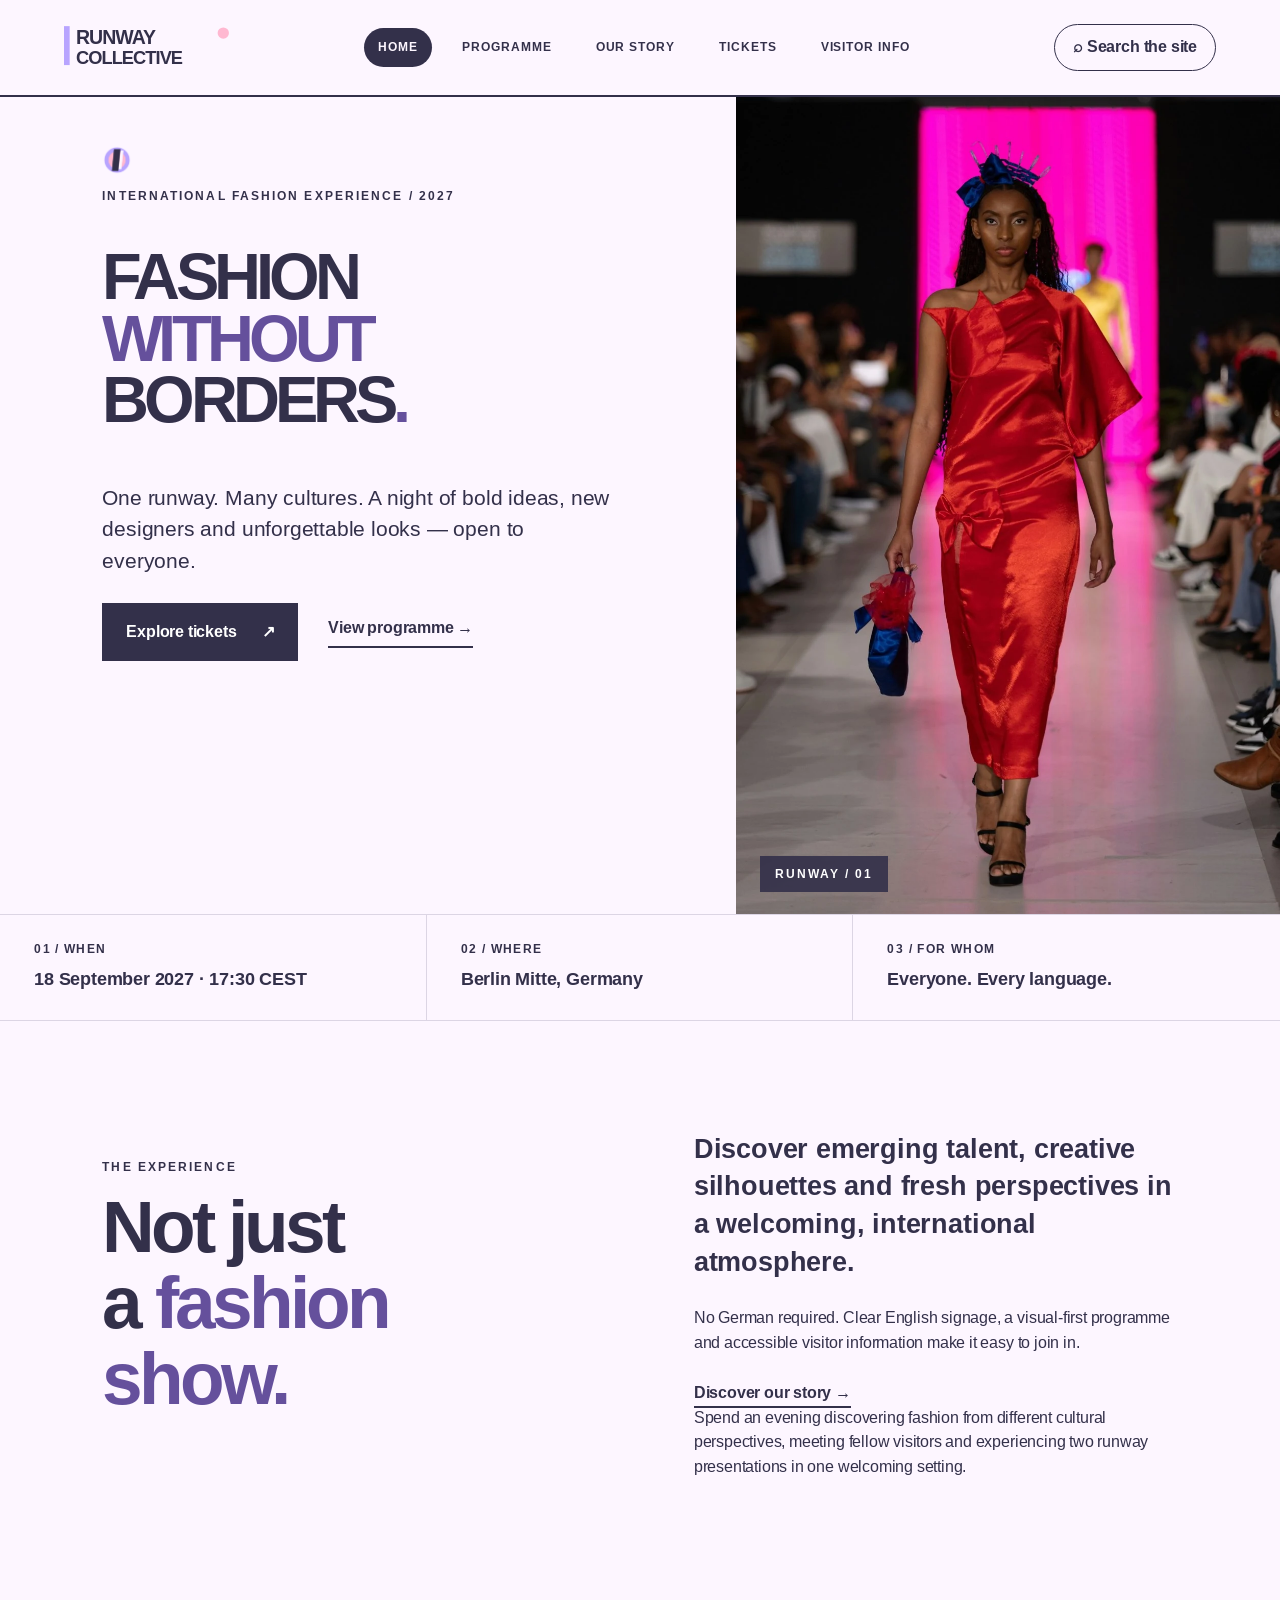
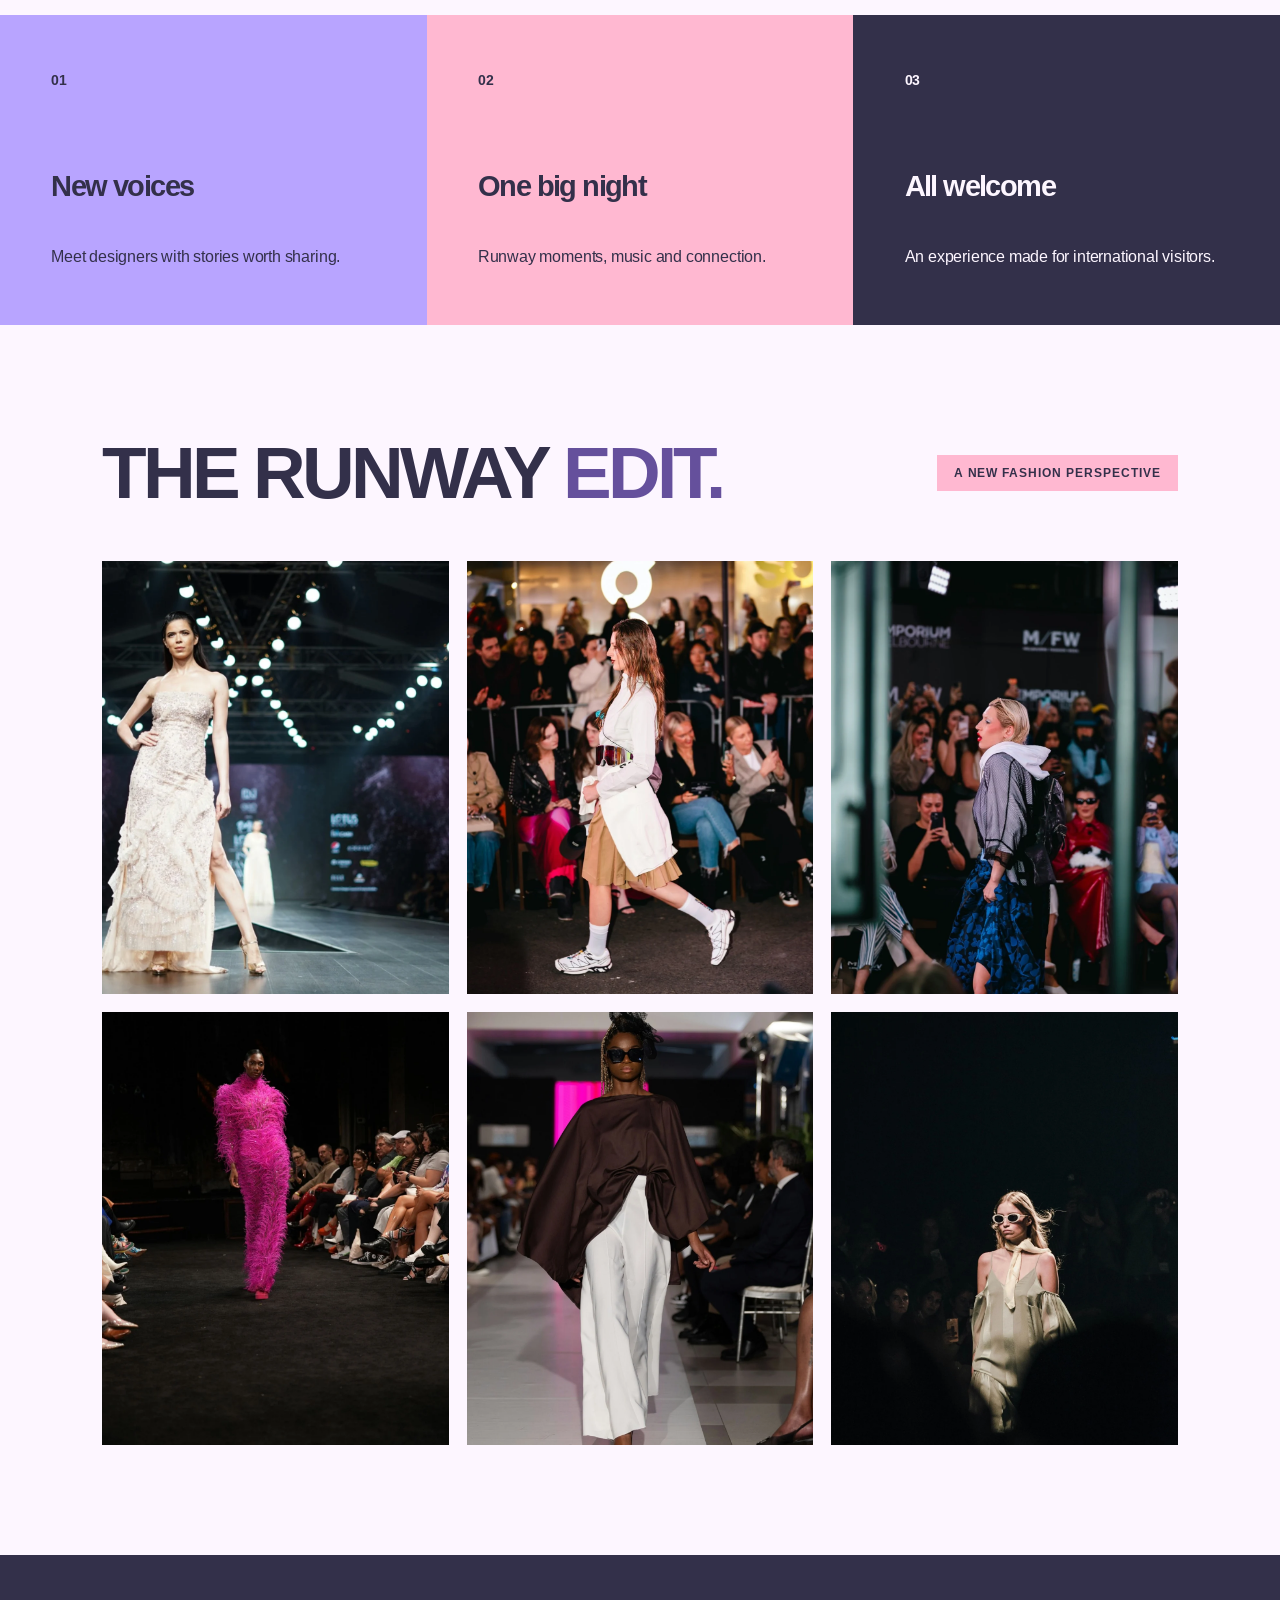
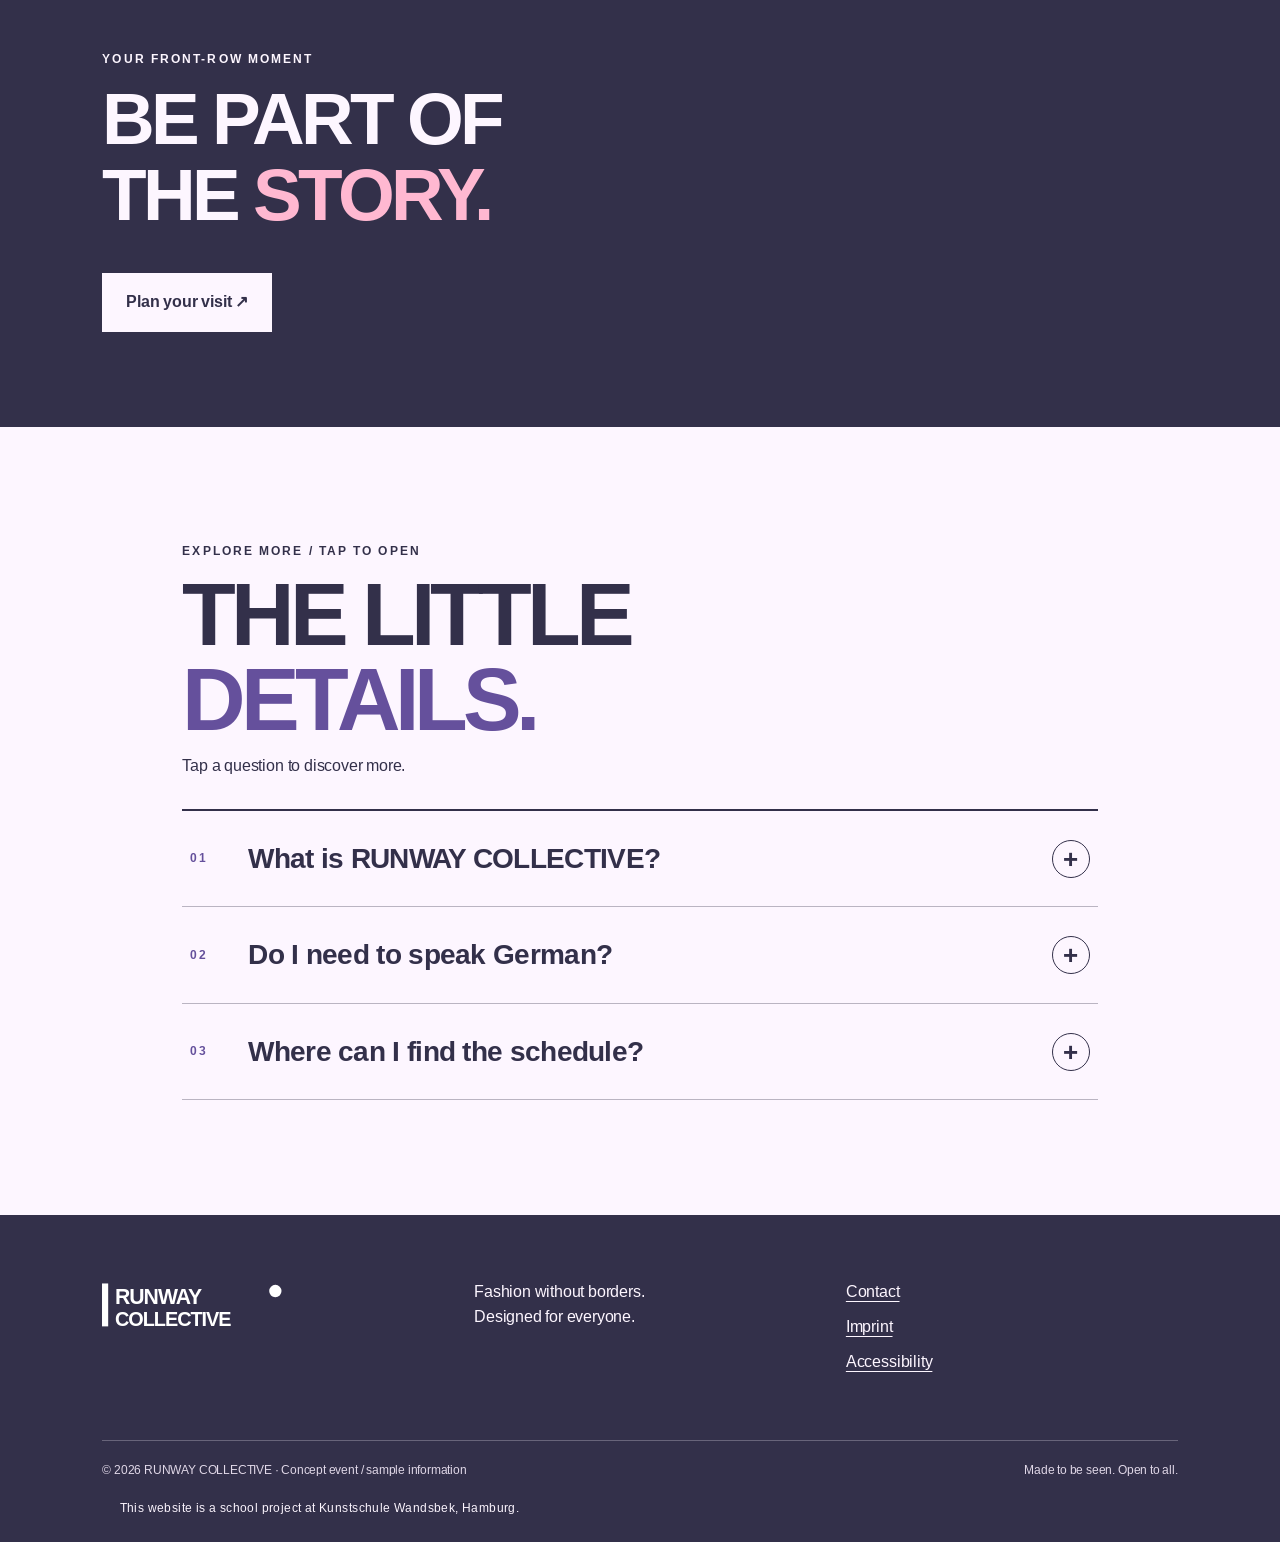
==== commit 0aa099a7: "Add files via upload" ====
--- a/index.html
+++ b/index.html
@@ -1,3 +1,3 @@
 <!DOCTYPE html>
 
-<html lang="en"><head><meta charset="utf-8"/><meta content="width=device-width,initial-scale=1" name="viewport"/><meta content="#33304A" name="theme-color"/><meta content="Discover RUNWAY COLLECTIVE, an international fashion show concept in Berlin on 18 September 2027, with emerging designers and English visitor information." name="description"/><title>International Fashion Show | RUNWAY COLLECTIVE</title><link href="css/style.css" rel="stylesheet"/><link href="assets/images/favicon.svg" rel="icon" type="image/svg+xml"/><link href="assets/images/apple-touch-icon.png" rel="apple-touch-icon" sizes="180x180"/><meta content="International Fashion Show | RUNWAY COLLECTIVE" property="og:title"/><meta content="Discover RUNWAY COLLECTIVE, an international fashion show concept in Berlin on 18 September 2027, with emerging designers and English visitor information." property="og:description"/><meta content="assets/images/photo-editorial-05.webp" property="og:image"/><meta content="website" property="og:type"/><script type="application/ld+json">{"@context": "https://schema.org", "@type": "Event", "name": "RUNWAY COLLECTIVE (fictional school project)", "startDate": "2027-09-18T17:30:00+02:00", "location": {"@type": "Place", "name": "Berlin (concept location)", "address": {"@type": "PostalAddress", "addressLocality": "Berlin", "addressCountry": "DE"}}, "description": "Fictional fashion show for a school design project; no real event or ticket sales."}</script></head><body><a class="skip-link" href="#main">Skip to content</a><div aria-hidden="true" class="scroll-progress"></div><header class="site-header"><div class="header-inner"><a aria-label="RUNWAY COLLECTIVE, home" class="logo" href="index.html"><img alt="RUNWAY COLLECTIVE" height="58" src="assets/images/logo.svg" width="202"/></a><nav aria-label="Main navigation" class="nav" id="main-nav"><a aria-current="page" href="index.html">Home</a><a href="programm.html">Programme</a><a href="story.html">Our story</a><a href="tickets.html">Tickets</a><a href="infos.html">Visitor info</a></nav><details class="site-search topic-search rc-search"><summary>⌕ Search the site</summary><div class="topic-menu"><form action="404.html" method="get" role="search"><label for="rc-query">Search term</label><div class="rc-search-row"><input id="rc-query" name="q" placeholder="Type a topic…" required="" type="search"/><button aria-label="Search" type="submit">⌕</button></div></form><p class="rc-search-note">Choose a matching page below. Other searches open the 404 page.</p><a href="index.html">Home / fashion show</a><a href="programm.html">Programme / schedule</a><a href="story.html">Our story / designers</a><a href="tickets.html">Tickets / prices</a><a href="infos.html">Visitor info / location</a></div></details></div></header><main id="main" tabindex="-1"><section class="hero"><div class="hero-text reveal"><img alt="" class="runway-mark" height="500" src="assets/images/runway-mark-transparent.png" width="500"/><p class="eyebrow">INTERNATIONAL FASHION EXPERIENCE / 2027</p><h1>FASHION<br/><em>WITHOUT</em><br/>BORDERS<span class="pink">.</span></h1><p class="lead">One runway. Many cultures. A night of bold ideas, new designers and unforgettable looks — open to everyone.</p><div class="actions"><a class="btn primary" href="tickets.html">Explore tickets <span aria-hidden="true">↗</span></a><a class="text-link" href="programm.html">View programme <span aria-hidden="true">→</span></a></div></div><div class="hero-art reveal"><img alt="Model in a red satin dress on the catwalk" class="hero-photo" decoding="async" height="1600" loading="eager" src="assets/images/photo-editorial-05.webp" width="1066"/></div></section><section aria-label="Event at a glance" class="info-strip reveal"><div><span>01 / WHEN</span><strong><time datetime="2027-09-18T17:30:00+02:00">18 September 2027 · 17:30 CEST</time></strong></div><div><span>02 / WHERE</span><strong>Berlin, Germany</strong></div><div><span>03 / FOR WHOM</span><strong>Everyone. Every language.</strong></div></section><section class="section two-col reveal"><div><p class="eyebrow">THE EXPERIENCE</p><h2>Not just<br/>a <em>fashion show.</em></h2></div><div><p class="body-large">Discover emerging talent, creative silhouettes and fresh perspectives in a welcoming, international atmosphere.</p><p>No German required. Clear English signage, a visual-first programme and accessible visitor information make it easy to join in.</p><a class="text-link" href="story.html">Discover our story →</a><p>Spend an evening discovering fashion from different cultural perspectives, meeting fellow visitors and experiencing two runway presentations in one welcoming setting.</p></div></section><h2 class="visually-hidden">What to expect</h2><section class="feature-grid"><article class="feature reveal lavender"><span>01</span><h3>New voices</h3><p>Meet designers with stories worth sharing.</p></article><article class="feature reveal pink-bg"><span>02</span><h3>One big night</h3><p>Runway moments, music and connection.</p></article><article class="feature reveal dark"><span>03</span><h3>All welcome</h3><p>An experience made for international visitors.</p></article></section><section class="section"><div class="section-heading reveal"><h2>THE RUNWAY <em>EDIT.</em></h2><span class="pill">A NEW FASHION PERSPECTIVE</span></div><div class="photo-grid"><figure class="editorial-photo reveal"><img alt="Model in a sparkling ivory evening gown on a runway" decoding="async" height="1200" loading="lazy" src="assets/images/yogendra-singh-_c56tTiztfA-unsplash.webp" width="1800"/><figcaption>RUNWAY / EVENING COUTURE / 02</figcaption></figure><figure class="editorial-photo reveal"><img alt="Model in white jacket and pleated skirt walking past spectators" decoding="async" height="1600" loading="lazy" src="assets/images/photo-editorial-02.webp" width="1066"/><figcaption>THE RUNWAY / NEW PERSPECTIVES / 03</figcaption></figure><figure class="editorial-photo reveal"><img alt="Model in a blue patterned skirt walking past the audience" decoding="async" height="1600" loading="lazy" src="assets/images/photo-editorial-03.webp" width="1066"/><figcaption>THE RUNWAY / NEW PERSPECTIVES / 04</figcaption></figure><figure class="editorial-photo reveal"><img alt="Model in a vivid pink feathered outfit on a dark runway" decoding="async" height="1600" loading="lazy" src="assets/images/photo-editorial-04.webp" width="1068"/><figcaption>THE RUNWAY / NEW PERSPECTIVES / 05</figcaption></figure><figure class="editorial-photo reveal"><img alt="Model wearing a draped dark top, white trousers and sunglasses" decoding="async" height="1800" loading="lazy" src="assets/images/sergio-martins-4rw7DbYxgYY-unsplash.webp" width="1200"/><figcaption>RUNWAY / MODERN TAILORING / 21</figcaption></figure><figure class="editorial-photo reveal"><img alt="Model in a pale outfit and white sunglasses under a spotlight" decoding="async" height="1800" loading="lazy" src="assets/images/duane-mendes-p-gGii_xGK8-unsplash(1).webp" width="1192"/><figcaption>RUNWAY / SPOTLIGHT / 22</figcaption></figure></div></section><section class="cta reveal"><p class="eyebrow">YOUR FRONT-ROW MOMENT</p><h2>BE PART OF<br/>THE <em>STORY.</em></h2><a class="btn light" href="tickets.html">Plan your visit ↗</a></section><section aria-labelledby="faq-heading" class="section interaction-section"><div class="interaction-intro reveal"><p class="eyebrow">EXPLORE MORE / TAP TO OPEN</p><h2 id="faq-heading">THE LITTLE <em>DETAILS.</em></h2><p>Tap a question to discover more.</p></div><div class="faq-stack"><details class="faq-item reveal"><summary><span class="faq-number">01</span><span>What is RUNWAY COLLECTIVE?</span><span aria-hidden="true" class="faq-plus">+</span></summary><div class="faq-answer">A fashion-show concept featuring emerging creative voices and an international audience.</div></details><details class="faq-item reveal"><summary><span class="faq-number">02</span><span>Do I need to speak German?</span><span aria-hidden="true" class="faq-plus">+</span></summary><div class="faq-answer">No. The event experience and visitor information are presented in English.</div></details><details class="faq-item reveal"><summary><span class="faq-number">03</span><span>Where can I find the schedule?</span><span aria-hidden="true" class="faq-plus">+</span></summary><div class="faq-answer">Open the Programme page for the running order and key moments.</div></details></div></section></main><footer class="footer"><div class="footer-top"><div class="footer-logo"><img alt="RUNWAY COLLECTIVE" height="63" loading="lazy" src="assets/images/logo.svg" width="185"/></div><p>Fashion without borders.<br/>Designed for everyone.</p><div><a href="infos.html#contact">Contact</a><a href="infos.html#impressum">Imprint</a><a href="infos.html#accessibility">Accessibility</a></div></div><div class="footer-bottom"><span>© 2026 RUNWAY COLLECTIVE · Concept event / sample information</span><span>Made to be seen. Open to all.</span></div><p class="school-project-note">This website is a school project at Kunstschule Wandsbek, Hamburg.</p></footer></body></html>+<html lang="en"><head><meta charset="utf-8"/><meta content="width=device-width,initial-scale=1" name="viewport"/><meta content="#33304A" name="theme-color"/><meta content="Discover RUNWAY COLLECTIVE, an international fashion show concept in Berlin on 18 September 2027, with emerging designers and English visitor information." name="description"/><title>International Fashion Show | RUNWAY COLLECTIVE</title><link href="css/style.css" rel="stylesheet"/><link href="assets/images/favicon.svg" rel="icon" type="image/svg+xml"/><link href="assets/images/apple-touch-icon.png" rel="apple-touch-icon" sizes="180x180"/><meta content="International Fashion Show | RUNWAY COLLECTIVE" property="og:title"/><meta content="Discover RUNWAY COLLECTIVE, an international fashion show concept in Berlin on 18 September 2027, with emerging designers and English visitor information." property="og:description"/><meta content="https://lilly-west849.github.io/event-Modenschau/assets/images/photo-editorial-05.webp" property="og:image"/><meta content="website" property="og:type"/><script type="application/ld+json">{"@context": "https://schema.org", "@type": "Event", "name": "RUNWAY COLLECTIVE (fictional school project)", "startDate": "2027-09-18T17:30:00+02:00", "location": {"@type": "Place", "name": "RUNWAY COLLECTIVE Hall (fictional venue)", "address": {"@type": "PostalAddress", "addressLocality": "Berlin", "addressCountry": "DE", "addressRegion": "Berlin"}}, "description": "Fictional fashion show for a school design project; no real event or ticket sales.", "url": "https://lilly-west849.github.io/event-Modenschau/"}</script><meta content="https://lilly-west849.github.io/event-Modenschau/" property="og:url"/><meta content="Fashion model on the runway" property="og:image:alt"/></head><body><a class="skip-link" href="#main">Skip to content</a><div aria-hidden="true" class="scroll-progress"></div><header class="site-header"><div class="header-inner"><a aria-label="RUNWAY COLLECTIVE, home" class="logo" href="index.html"><img alt="RUNWAY COLLECTIVE" height="58" src="assets/images/logo.svg" width="202"/></a><nav aria-label="Main navigation" class="nav" id="main-nav"><a aria-current="page" href="index.html">Home</a><a href="programm.html">Programme</a><a href="story.html">Our story</a><a href="tickets.html">Tickets</a><a href="infos.html">Visitor info</a></nav><details class="site-search topic-search rc-search"><summary>⌕ Search the site</summary><div class="topic-menu"><form action="404.html" method="get" role="search"><label for="rc-query">Search term</label><div class="rc-search-row"><input id="rc-query" name="q" placeholder="Type a topic…" required="" type="search"/><button aria-label="Search" type="submit">⌕</button></div></form><p class="rc-search-note">Choose a matching page below. Other searches open the 404 page.</p><a href="index.html">Home / fashion show</a><a href="programm.html">Programme / schedule</a><a href="story.html">Our story / designers</a><a href="tickets.html">Tickets / prices</a><a href="infos.html">Visitor info / location</a></div></details></div></header><main id="main" tabindex="-1"><section class="hero"><div class="hero-text reveal"><img alt="" class="runway-mark" height="500" src="assets/images/runway-mark-transparent.png" width="500"/><p class="eyebrow">INTERNATIONAL FASHION EXPERIENCE / 2027</p><h1>FASHION<br/><em>WITHOUT</em><br/>BORDERS<span class="pink">.</span></h1><p class="lead">One runway. Many cultures. A night of bold ideas, new designers and unforgettable looks — open to everyone.</p><div class="actions"><a class="btn primary" href="tickets.html">Explore tickets <span aria-hidden="true">↗</span></a><a class="text-link" href="programm.html">View programme <span aria-hidden="true">→</span></a></div></div><div class="hero-art reveal"><img alt="Model in a red satin dress on the catwalk" class="hero-photo" decoding="async" height="1600" loading="eager" src="assets/images/photo-editorial-05.webp" width="1066"/></div></section><section aria-label="Event at a glance" class="info-strip reveal"><div><span>01 / WHEN</span><strong><time datetime="2027-09-18T17:30:00+02:00">18 September 2027 · 17:30 CEST</time></strong></div><div><span>02 / WHERE</span><strong>Berlin Mitte, Germany</strong></div><div><span>03 / FOR WHOM</span><strong>Everyone. Every language.</strong></div></section><section class="section two-col reveal"><div><p class="eyebrow">THE EXPERIENCE</p><h2>Not just<br/>a <em>fashion show.</em></h2></div><div><p class="body-large">Discover emerging talent, creative silhouettes and fresh perspectives in a welcoming, international atmosphere.</p><p>No German required. Clear English signage, a visual-first programme and accessible visitor information make it easy to join in.</p><a class="text-link" href="story.html">Discover our story →</a><p>Spend an evening discovering fashion from different cultural perspectives, meeting fellow visitors and experiencing two runway presentations in one welcoming setting.</p></div></section><h2 class="visually-hidden">What to expect</h2><section class="feature-grid"><article class="feature reveal lavender"><span>01</span><h3>New voices</h3><p>Meet designers with stories worth sharing.</p></article><article class="feature reveal pink-bg"><span>02</span><h3>One big night</h3><p>Runway moments, music and connection.</p></article><article class="feature reveal dark"><span>03</span><h3>All welcome</h3><p>An experience made for international visitors.</p></article></section><section class="section"><div class="section-heading reveal"><h2>THE RUNWAY <em>EDIT.</em></h2><span class="pill">A NEW FASHION PERSPECTIVE</span></div><div class="photo-grid"><figure class="editorial-photo reveal"><img alt="Model in a sparkling ivory evening gown on a runway" decoding="async" height="1200" loading="lazy" src="assets/images/yogendra-singh-_c56tTiztfA-unsplash.webp" width="1800"/><figcaption>RUNWAY / EVENING COUTURE / 02</figcaption></figure><figure class="editorial-photo reveal"><img alt="Model in white jacket and pleated skirt walking past spectators" decoding="async" height="1600" loading="lazy" src="assets/images/photo-editorial-02.webp" width="1066"/><figcaption>THE RUNWAY / NEW PERSPECTIVES / 03</figcaption></figure><figure class="editorial-photo reveal"><img alt="Model in a blue patterned skirt walking past the audience" decoding="async" height="1600" loading="lazy" src="assets/images/photo-editorial-03.webp" width="1066"/><figcaption>THE RUNWAY / NEW PERSPECTIVES / 04</figcaption></figure><figure class="editorial-photo reveal"><img alt="Model in a vivid pink feathered outfit on a dark runway" decoding="async" height="1600" loading="lazy" src="assets/images/photo-editorial-04.webp" width="1068"/><figcaption>THE RUNWAY / NEW PERSPECTIVES / 05</figcaption></figure><figure class="editorial-photo reveal"><img alt="Model wearing a draped dark top, white trousers and sunglasses" decoding="async" height="1800" loading="lazy" src="assets/images/sergio-martins-4rw7DbYxgYY-unsplash.webp" width="1200"/><figcaption>RUNWAY / MODERN TAILORING / 21</figcaption></figure><figure class="editorial-photo reveal"><img alt="Model in a pale outfit and white sunglasses under a spotlight" decoding="async" height="1800" loading="lazy" src="assets/images/duane-mendes-p-gGii_xGK8-unsplash(1).webp" width="1192"/><figcaption>RUNWAY / SPOTLIGHT / 22</figcaption></figure></div></section><section class="cta reveal"><p class="eyebrow">YOUR FRONT-ROW MOMENT</p><h2>BE PART OF<br/>THE <em>STORY.</em></h2><a class="btn light" href="tickets.html">Plan your visit ↗</a></section><section aria-labelledby="faq-heading" class="section interaction-section"><div class="interaction-intro reveal"><p class="eyebrow">EXPLORE MORE / TAP TO OPEN</p><h2 id="faq-heading">THE LITTLE <em>DETAILS.</em></h2><p>Tap a question to discover more.</p></div><div class="faq-stack"><details class="faq-item reveal"><summary><span class="faq-number">01</span><span>What is RUNWAY COLLECTIVE?</span><span aria-hidden="true" class="faq-plus">+</span></summary><div class="faq-answer">A fashion-show concept featuring emerging creative voices and an international audience.</div></details><details class="faq-item reveal"><summary><span class="faq-number">02</span><span>Do I need to speak German?</span><span aria-hidden="true" class="faq-plus">+</span></summary><div class="faq-answer">No. The event experience and visitor information are presented in English.</div></details><details class="faq-item reveal"><summary><span class="faq-number">03</span><span>Where can I find the schedule?</span><span aria-hidden="true" class="faq-plus">+</span></summary><div class="faq-answer">Open the Programme page for the running order and key moments.</div></details></div></section></main><footer class="footer"><div class="footer-top"><div class="footer-logo"><img alt="RUNWAY COLLECTIVE" height="63" loading="lazy" src="assets/images/logo.svg" width="185"/></div><p>Fashion without borders.<br/>Designed for everyone.</p><div><a href="infos.html#contact">Contact</a><a href="infos.html#impressum">Imprint</a><a href="infos.html#accessibility">Accessibility</a></div></div><div class="footer-bottom"><span>© 2026 RUNWAY COLLECTIVE · Concept event / sample information</span><span>Made to be seen. Open to all.</span></div><p class="school-project-note">This website is a school project at Kunstschule Wandsbek, Hamburg.</p></footer></body></html>
--- a/css/style.css
+++ b/css/style.css
@@ -457,3 +457,8 @@
 .editorial-photo figcaption{background:#33304A;color:#FDF6FF}
 @media(max-width:900px){.header-inner{flex-wrap:wrap}.header-inner #main-nav{flex-wrap:wrap;max-width:100%}.page-hero.editorial-opening>.opening-copy{grid-column:1;grid-row:1}.page-hero.editorial-opening>.page-photo.full-format{grid-row:2}.hero-art{max-width:100%}}
 @media(max-width:375px){.section-heading,.actions,.icon-row{flex-wrap:wrap}.booking-summary,.booking-form{padding-inline:14px}.footer-logo img,.logo img{max-width:100%}.rc-search .topic-menu{max-width:85vw;overflow-wrap:anywhere}}
+
+/* V67: visitor travel information and narrow-screen safeguards */
+.travel-details h3{font-size:1.15rem;line-height:1.3;margin:1.5rem 0 .5rem;letter-spacing:0;color:var(--dunkel)}
+.travel-details p{overflow-wrap:break-word}.travel-details .note{color:var(--dunkel);opacity:1}
+@media(max-width:480px){.header-inner,.section,.page-hero,.hero-text,.opening-copy,.travel-details{min-width:0;max-width:100%;overflow-wrap:break-word}.site-search{max-width:100%}.schedule-row{grid-template-columns:minmax(0,1fr) minmax(0,2fr)}.schedule-row dd{min-width:0}.info-strip>div{min-width:0;overflow-wrap:anywhere}.footer-top>*{min-width:0}.booking-form fieldset{max-width:100%;min-inline-size:0}}
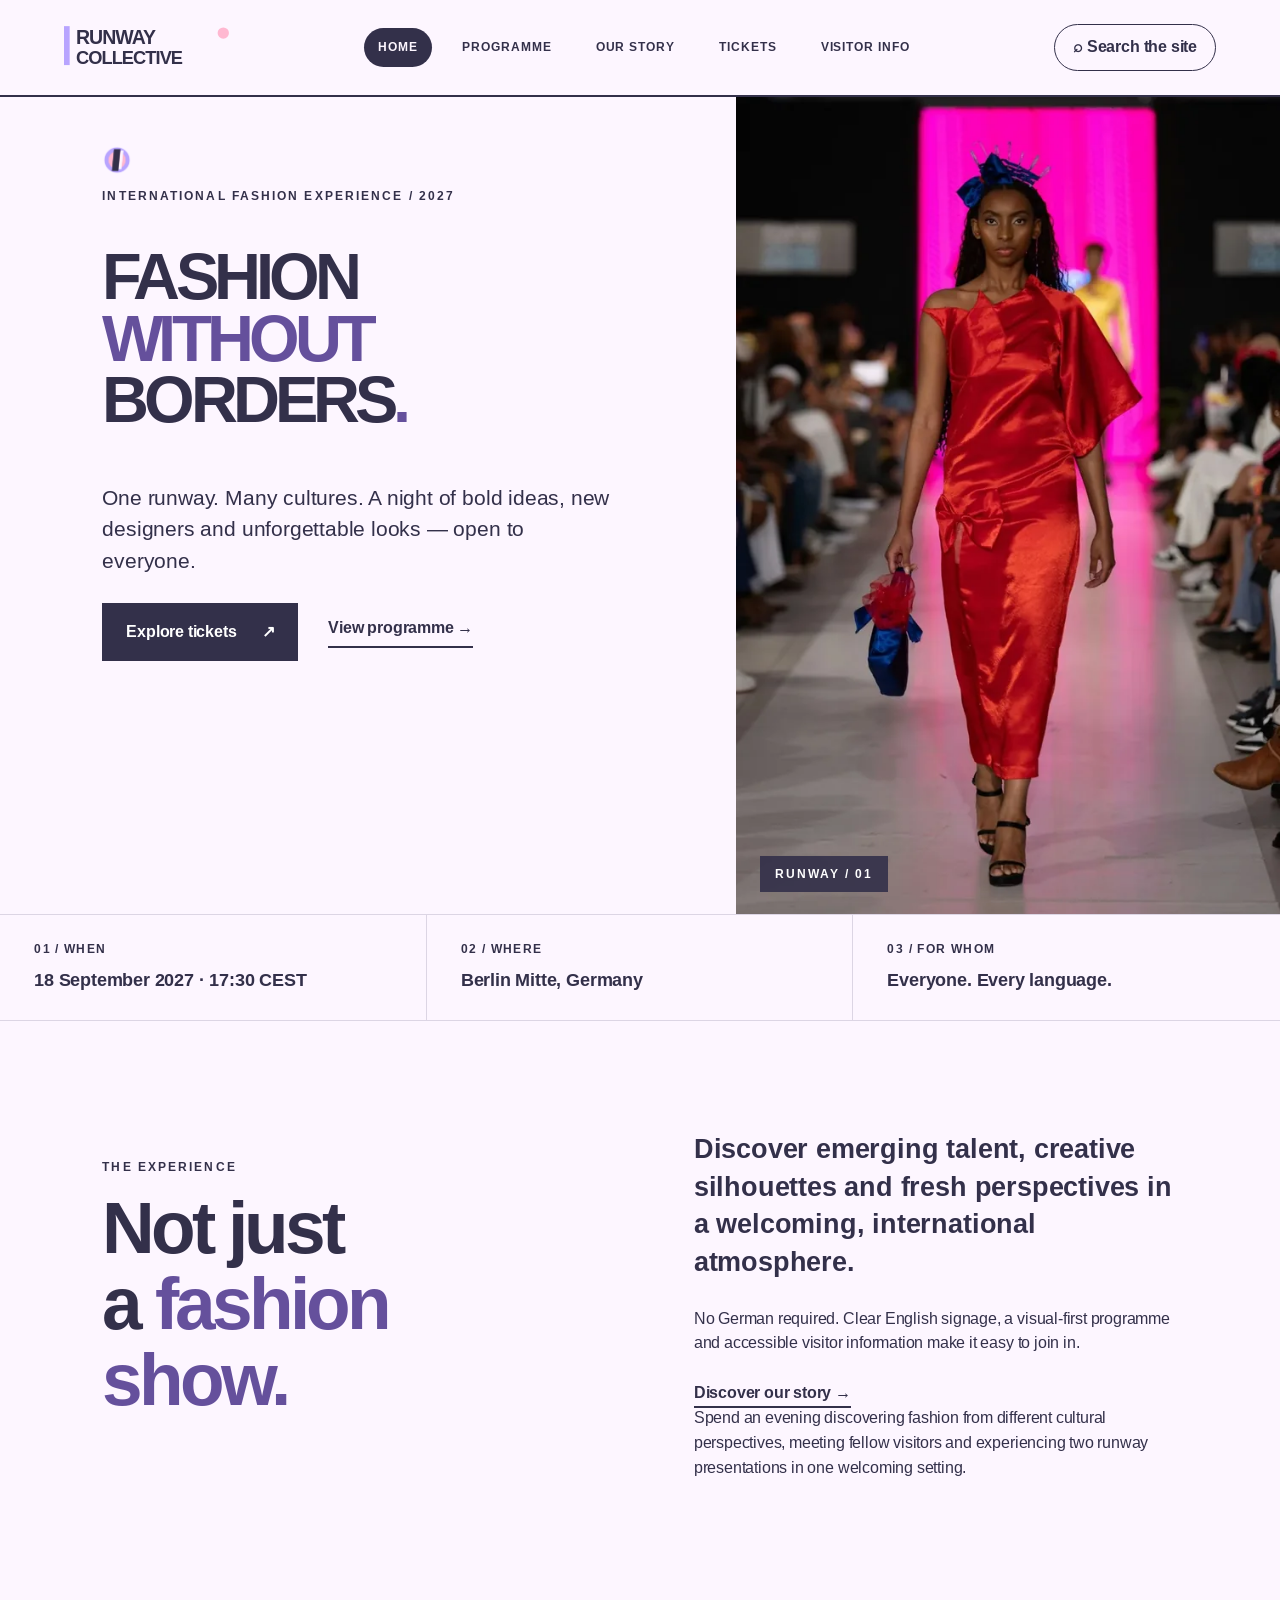
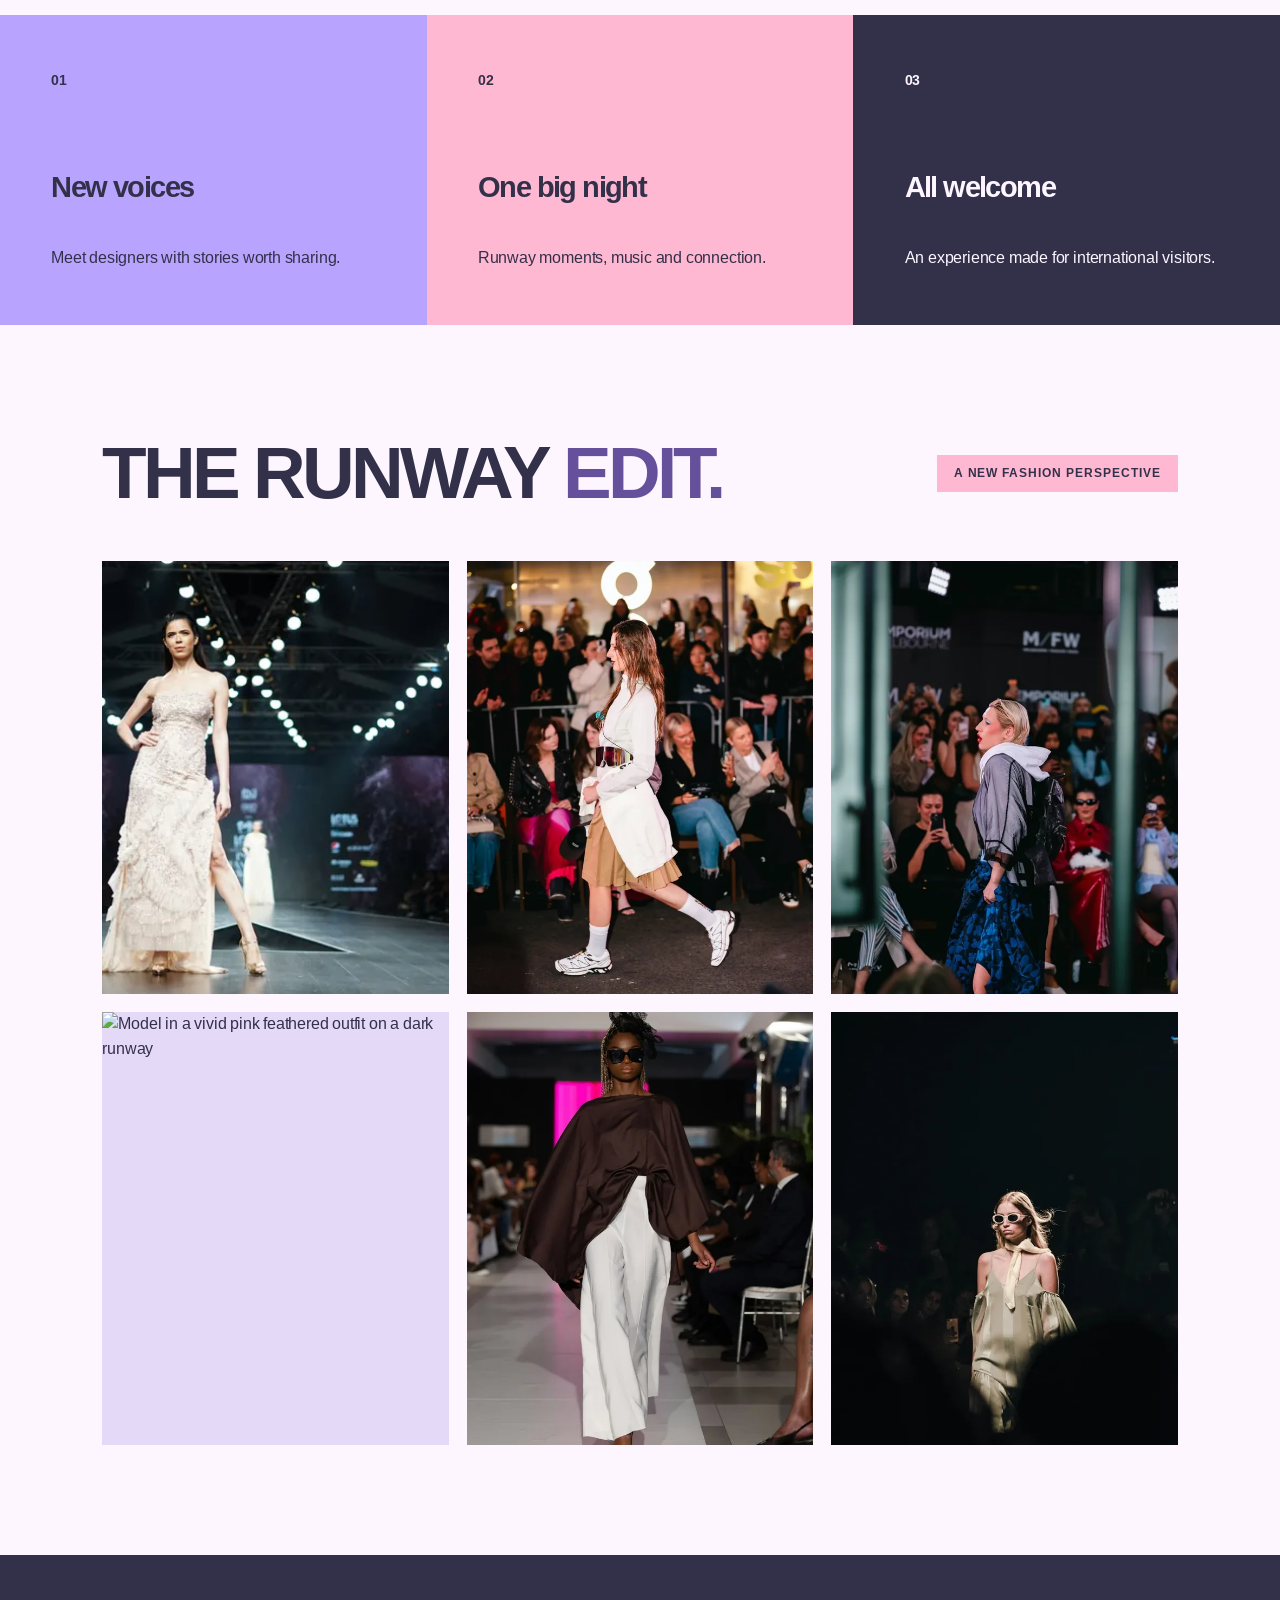
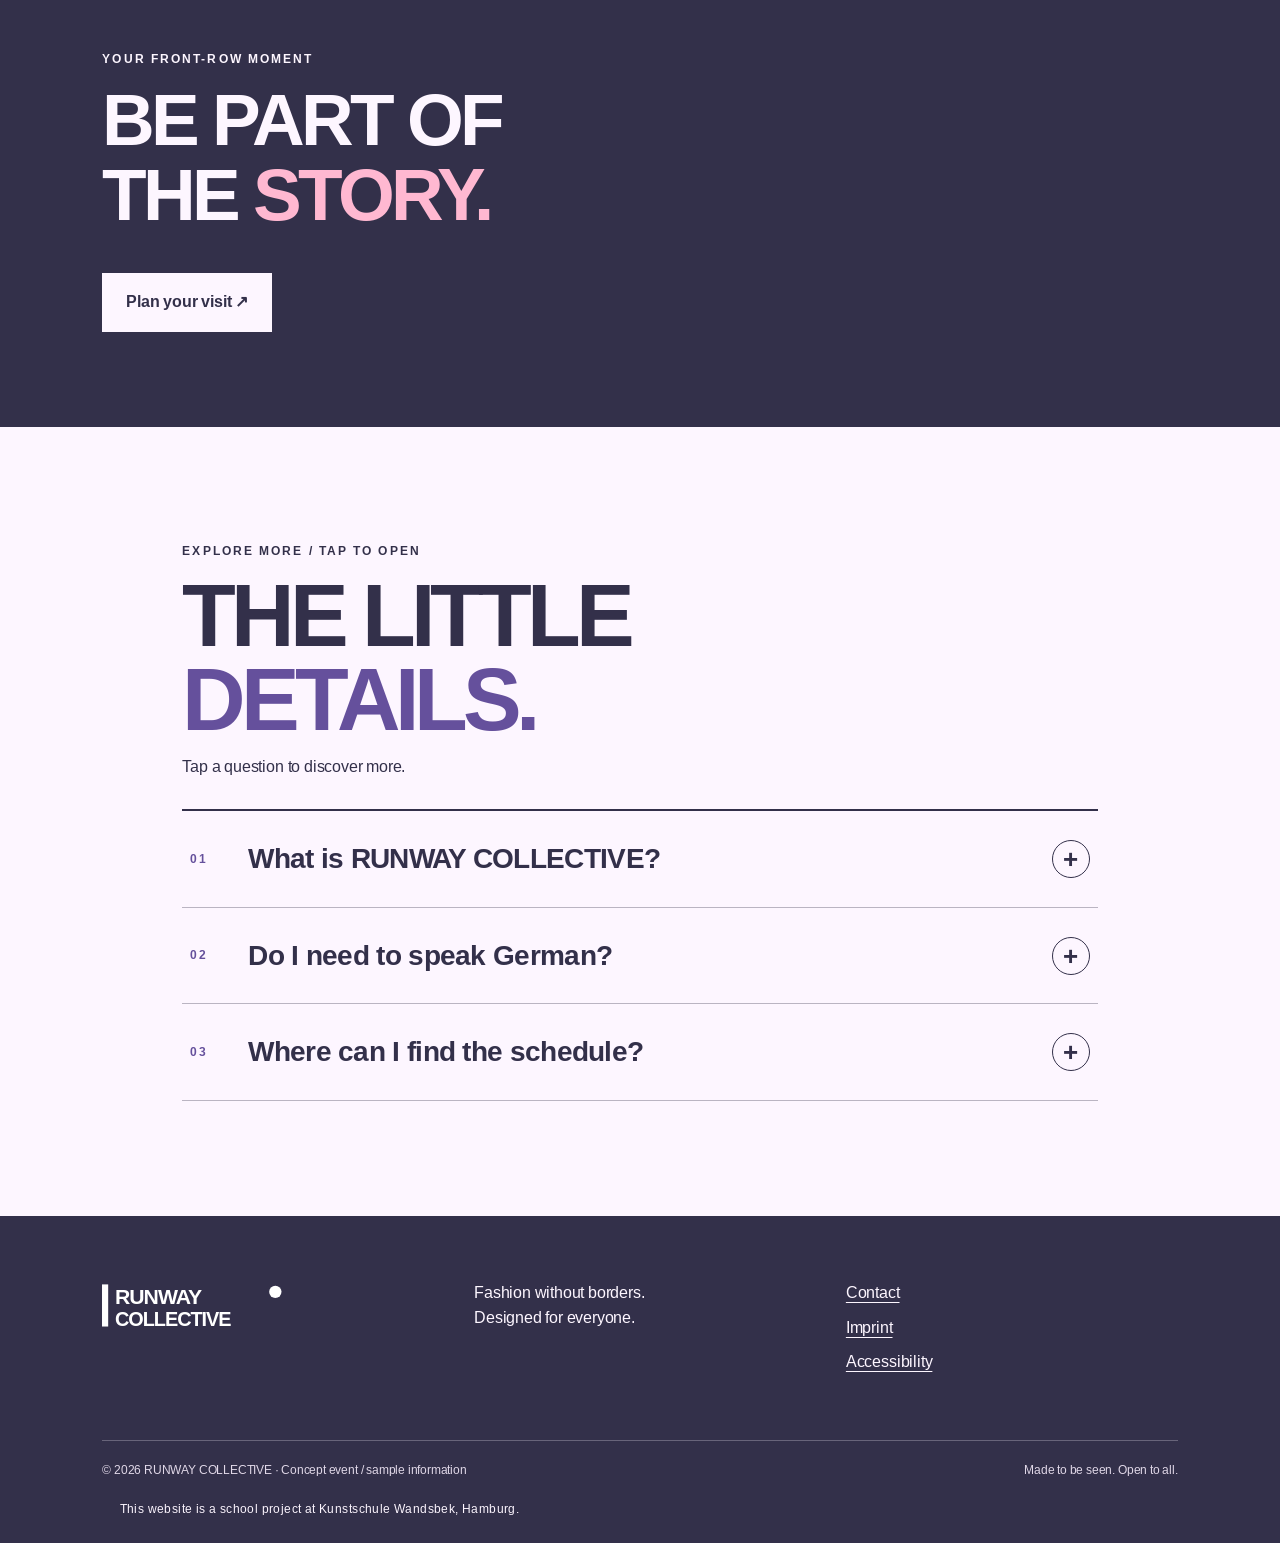
==== commit 33f2c8b0: "Add files via upload" ====
--- a/index.html
+++ b/index.html
@@ -1,3 +1,4 @@
 <!DOCTYPE html>
 
-<html lang="en"><head><meta charset="utf-8"/><meta content="width=device-width,initial-scale=1" name="viewport"/><meta content="#33304A" name="theme-color"/><meta content="Discover RUNWAY COLLECTIVE, an international fashion show concept in Berlin on 18 September 2027, with emerging designers and English visitor information." name="description"/><title>International Fashion Show | RUNWAY COLLECTIVE</title><link href="css/style.css" rel="stylesheet"/><link href="assets/images/favicon.svg" rel="icon" type="image/svg+xml"/><link href="assets/images/apple-touch-icon.png" rel="apple-touch-icon" sizes="180x180"/><meta content="International Fashion Show | RUNWAY COLLECTIVE" property="og:title"/><meta content="Discover RUNWAY COLLECTIVE, an international fashion show concept in Berlin on 18 September 2027, with emerging designers and English visitor information." property="og:description"/><meta content="https://lilly-west849.github.io/event-Modenschau/assets/images/photo-editorial-05.webp" property="og:image"/><meta content="website" property="og:type"/><script type="application/ld+json">{"@context": "https://schema.org", "@type": "Event", "name": "RUNWAY COLLECTIVE (fictional school project)", "startDate": "2027-09-18T17:30:00+02:00", "location": {"@type": "Place", "name": "RUNWAY COLLECTIVE Hall (fictional venue)", "address": {"@type": "PostalAddress", "addressLocality": "Berlin", "addressCountry": "DE", "addressRegion": "Berlin"}}, "description": "Fictional fashion show for a school design project; no real event or ticket sales.", "url": "https://lilly-west849.github.io/event-Modenschau/"}</script><meta content="https://lilly-west849.github.io/event-Modenschau/" property="og:url"/><meta content="Fashion model on the runway" property="og:image:alt"/></head><body><a class="skip-link" href="#main">Skip to content</a><div aria-hidden="true" class="scroll-progress"></div><header class="site-header"><div class="header-inner"><a aria-label="RUNWAY COLLECTIVE, home" class="logo" href="index.html"><img alt="RUNWAY COLLECTIVE" height="58" src="assets/images/logo.svg" width="202"/></a><nav aria-label="Main navigation" class="nav" id="main-nav"><a aria-current="page" href="index.html">Home</a><a href="programm.html">Programme</a><a href="story.html">Our story</a><a href="tickets.html">Tickets</a><a href="infos.html">Visitor info</a></nav><details class="site-search topic-search rc-search"><summary>⌕ Search the site</summary><div class="topic-menu"><form action="404.html" method="get" role="search"><label for="rc-query">Search term</label><div class="rc-search-row"><input id="rc-query" name="q" placeholder="Type a topic…" required="" type="search"/><button aria-label="Search" type="submit">⌕</button></div></form><p class="rc-search-note">Choose a matching page below. Other searches open the 404 page.</p><a href="index.html">Home / fashion show</a><a href="programm.html">Programme / schedule</a><a href="story.html">Our story / designers</a><a href="tickets.html">Tickets / prices</a><a href="infos.html">Visitor info / location</a></div></details></div></header><main id="main" tabindex="-1"><section class="hero"><div class="hero-text reveal"><img alt="" class="runway-mark" height="500" src="assets/images/runway-mark-transparent.png" width="500"/><p class="eyebrow">INTERNATIONAL FASHION EXPERIENCE / 2027</p><h1>FASHION<br/><em>WITHOUT</em><br/>BORDERS<span class="pink">.</span></h1><p class="lead">One runway. Many cultures. A night of bold ideas, new designers and unforgettable looks — open to everyone.</p><div class="actions"><a class="btn primary" href="tickets.html">Explore tickets <span aria-hidden="true">↗</span></a><a class="text-link" href="programm.html">View programme <span aria-hidden="true">→</span></a></div></div><div class="hero-art reveal"><img alt="Model in a red satin dress on the catwalk" class="hero-photo" decoding="async" height="1600" loading="eager" src="assets/images/photo-editorial-05.webp" width="1066"/></div></section><section aria-label="Event at a glance" class="info-strip reveal"><div><span>01 / WHEN</span><strong><time datetime="2027-09-18T17:30:00+02:00">18 September 2027 · 17:30 CEST</time></strong></div><div><span>02 / WHERE</span><strong>Berlin Mitte, Germany</strong></div><div><span>03 / FOR WHOM</span><strong>Everyone. Every language.</strong></div></section><section class="section two-col reveal"><div><p class="eyebrow">THE EXPERIENCE</p><h2>Not just<br/>a <em>fashion show.</em></h2></div><div><p class="body-large">Discover emerging talent, creative silhouettes and fresh perspectives in a welcoming, international atmosphere.</p><p>No German required. Clear English signage, a visual-first programme and accessible visitor information make it easy to join in.</p><a class="text-link" href="story.html">Discover our story →</a><p>Spend an evening discovering fashion from different cultural perspectives, meeting fellow visitors and experiencing two runway presentations in one welcoming setting.</p></div></section><h2 class="visually-hidden">What to expect</h2><section class="feature-grid"><article class="feature reveal lavender"><span>01</span><h3>New voices</h3><p>Meet designers with stories worth sharing.</p></article><article class="feature reveal pink-bg"><span>02</span><h3>One big night</h3><p>Runway moments, music and connection.</p></article><article class="feature reveal dark"><span>03</span><h3>All welcome</h3><p>An experience made for international visitors.</p></article></section><section class="section"><div class="section-heading reveal"><h2>THE RUNWAY <em>EDIT.</em></h2><span class="pill">A NEW FASHION PERSPECTIVE</span></div><div class="photo-grid"><figure class="editorial-photo reveal"><img alt="Model in a sparkling ivory evening gown on a runway" decoding="async" height="1200" loading="lazy" src="assets/images/yogendra-singh-_c56tTiztfA-unsplash.webp" width="1800"/><figcaption>RUNWAY / EVENING COUTURE / 02</figcaption></figure><figure class="editorial-photo reveal"><img alt="Model in white jacket and pleated skirt walking past spectators" decoding="async" height="1600" loading="lazy" src="assets/images/photo-editorial-02.webp" width="1066"/><figcaption>THE RUNWAY / NEW PERSPECTIVES / 03</figcaption></figure><figure class="editorial-photo reveal"><img alt="Model in a blue patterned skirt walking past the audience" decoding="async" height="1600" loading="lazy" src="assets/images/photo-editorial-03.webp" width="1066"/><figcaption>THE RUNWAY / NEW PERSPECTIVES / 04</figcaption></figure><figure class="editorial-photo reveal"><img alt="Model in a vivid pink feathered outfit on a dark runway" decoding="async" height="1600" loading="lazy" src="assets/images/photo-editorial-04.webp" width="1068"/><figcaption>THE RUNWAY / NEW PERSPECTIVES / 05</figcaption></figure><figure class="editorial-photo reveal"><img alt="Model wearing a draped dark top, white trousers and sunglasses" decoding="async" height="1800" loading="lazy" src="assets/images/sergio-martins-4rw7DbYxgYY-unsplash.webp" width="1200"/><figcaption>RUNWAY / MODERN TAILORING / 21</figcaption></figure><figure class="editorial-photo reveal"><img alt="Model in a pale outfit and white sunglasses under a spotlight" decoding="async" height="1800" loading="lazy" src="assets/images/duane-mendes-p-gGii_xGK8-unsplash(1).webp" width="1192"/><figcaption>RUNWAY / SPOTLIGHT / 22</figcaption></figure></div></section><section class="cta reveal"><p class="eyebrow">YOUR FRONT-ROW MOMENT</p><h2>BE PART OF<br/>THE <em>STORY.</em></h2><a class="btn light" href="tickets.html">Plan your visit ↗</a></section><section aria-labelledby="faq-heading" class="section interaction-section"><div class="interaction-intro reveal"><p class="eyebrow">EXPLORE MORE / TAP TO OPEN</p><h2 id="faq-heading">THE LITTLE <em>DETAILS.</em></h2><p>Tap a question to discover more.</p></div><div class="faq-stack"><details class="faq-item reveal"><summary><span class="faq-number">01</span><span>What is RUNWAY COLLECTIVE?</span><span aria-hidden="true" class="faq-plus">+</span></summary><div class="faq-answer">A fashion-show concept featuring emerging creative voices and an international audience.</div></details><details class="faq-item reveal"><summary><span class="faq-number">02</span><span>Do I need to speak German?</span><span aria-hidden="true" class="faq-plus">+</span></summary><div class="faq-answer">No. The event experience and visitor information are presented in English.</div></details><details class="faq-item reveal"><summary><span class="faq-number">03</span><span>Where can I find the schedule?</span><span aria-hidden="true" class="faq-plus">+</span></summary><div class="faq-answer">Open the Programme page for the running order and key moments.</div></details></div></section></main><footer class="footer"><div class="footer-top"><div class="footer-logo"><img alt="RUNWAY COLLECTIVE" height="63" loading="lazy" src="assets/images/logo.svg" width="185"/></div><p>Fashion without borders.<br/>Designed for everyone.</p><div><a href="infos.html#contact">Contact</a><a href="infos.html#impressum">Imprint</a><a href="infos.html#accessibility">Accessibility</a></div></div><div class="footer-bottom"><span>© 2026 RUNWAY COLLECTIVE · Concept event / sample information</span><span>Made to be seen. Open to all.</span></div><p class="school-project-note">This website is a school project at Kunstschule Wandsbek, Hamburg.</p></footer></body></html>+<html lang="en"><head><meta charset="utf-8"><meta content="width=device-width,initial-scale=1" name="viewport"><meta content="#33304A" name="theme-color"><meta content="Discover RUNWAY COLLECTIVE, an international fashion show concept in Berlin on 18 September 2027, with emerging designers and English visitor information." name="description"><title>International Fashion Show | RUNWAY COLLECTIVE</title><link href="css/style.css" rel="stylesheet"><link href="assets/images/favicon.svg" rel="icon" type="image/svg+xml"><link href="assets/images/apple-touch-icon.png" rel="apple-touch-icon" sizes="180x180"><meta content="International Fashion Show | RUNWAY COLLECTIVE" property="og:title"><meta content="Discover RUNWAY COLLECTIVE, an international fashion show concept in Berlin on 18 September 2027, with emerging designers and English visitor information." property="og:description"><meta content="https://lilly-west849.github.io/event-Modenschau/assets/images/photo-editorial-05.webp" property="og:image"><meta content="website" property="og:type"><script type="application/ld+json">{"@context": "https://schema.org", "@type": "Event", "name": "RUNWAY COLLECTIVE (fictional school project)", "startDate": "2027-09-18T17:30:00+02:00", "location": {"@type": "Place", "name": "RUNWAY COLLECTIVE Hall (fictional venue)", "address": {"@type": "PostalAddress", "addressLocality": "Berlin", "addressCountry": "DE", "addressRegion": "Berlin"}}, "description": "Fictional fashion show for a school design project; no real event or ticket sales.", "url": "https://lilly-west849.github.io/event-Modenschau/"}</script><meta content="https://lilly-west849.github.io/event-Modenschau/" property="og:url"><meta content="Fashion model on the runway" property="og:image:alt"><link rel="preload" href="fonts/liberation-sans-regular.woff2" as="font" type="font/woff2" crossorigin>
+</head><body><a class="skip-link" href="#main">Skip to content</a><div aria-hidden="true" class="scroll-progress"></div><header class="site-header"><div class="header-inner"><a aria-label="RUNWAY COLLECTIVE, home" class="logo" href="index.html"><img alt="RUNWAY COLLECTIVE" height="58" src="assets/images/logo.svg" width="202"></a><nav aria-label="Main navigation" class="nav" id="main-nav"><a aria-current="page" href="index.html">Home</a><a href="programm.html">Programme</a><a href="story.html">Our story</a><a href="tickets.html">Tickets</a><a href="infos.html">Visitor info</a></nav><details class="site-search topic-search rc-search"><summary>⌕ Search the site</summary><div class="topic-menu"><form action="404.html" method="get" role="search"><label for="rc-query">Search term</label><div class="rc-search-row"><input id="rc-query" name="q" placeholder="Type a topic…" required="" type="search"><button aria-label="Search" type="submit">⌕</button></div></form><p class="rc-search-note">Choose a matching page below. Other searches open the 404 page.</p><a href="index.html">Home / fashion show</a><a href="programm.html">Programme / schedule</a><a href="story.html">Our story / designers</a><a href="tickets.html">Tickets / prices</a><a href="infos.html">Visitor info / location</a></div></details></div></header><main id="main" tabindex="-1"><section class="hero"><div class="hero-text reveal"><img alt="" class="runway-mark" height="500" src="assets/images/runway-mark-transparent.png" width="500"><p class="eyebrow">INTERNATIONAL FASHION EXPERIENCE / 2027</p><h1>FASHION<br><em>WITHOUT</em><br>BORDERS<span class="pink">.</span></h1><p class="lead">One runway. Many cultures. A night of bold ideas, new designers and unforgettable looks — open to everyone.</p><div class="actions"><a class="btn primary" href="tickets.html">Explore tickets <span aria-hidden="true">↗</span></a><a class="text-link" href="programm.html">View programme <span aria-hidden="true">→</span></a></div></div><div class="hero-art reveal"><img alt="Model in a red satin dress on the catwalk" class="hero-photo" decoding="async" height="1600" loading="eager" src="assets/images/photo-editorial-05.webp" width="1066" srcset="assets/images/photo-editorial-05-360w.webp 360w, assets/images/photo-editorial-05-640w.webp 640w, assets/images/photo-editorial-05-960w.webp 960w, assets/images/photo-editorial-05.webp 1066w" sizes="(max-width: 900px) 100vw, 50vw" fetchpriority="high"></div></section><div role="group" aria-label="Event at a glance" class="info-strip reveal"><div><span>01 / WHEN</span><strong><time datetime="2027-09-18T17:30:00+02:00">18 September 2027 · 17:30 CEST</time></strong></div><div><span>02 / WHERE</span><strong>Berlin Mitte, Germany</strong></div><div><span>03 / FOR WHOM</span><strong>Everyone. Every language.</strong></div></div><section class="section two-col reveal"><div><p class="eyebrow">THE EXPERIENCE</p><h2>Not just<br>a <em>fashion show.</em></h2></div><div><p class="body-large">Discover emerging talent, creative silhouettes and fresh perspectives in a welcoming, international atmosphere.</p><p>No German required. Clear English signage, a visual-first programme and accessible visitor information make it easy to join in.</p><a class="text-link" href="story.html">Discover our story →</a><p>Spend an evening discovering fashion from different cultural perspectives, meeting fellow visitors and experiencing two runway presentations in one welcoming setting.</p></div></section><h2 class="visually-hidden">What to expect</h2><div class="feature-grid"><article class="feature reveal lavender"><span>01</span><h3>New voices</h3><p>Meet designers with stories worth sharing.</p></article><article class="feature reveal pink-bg"><span>02</span><h3>One big night</h3><p>Runway moments, music and connection.</p></article><article class="feature reveal dark"><span>03</span><h3>All welcome</h3><p>An experience made for international visitors.</p></article></div><section class="section"><div class="section-heading reveal"><h2>THE RUNWAY <em>EDIT.</em></h2><span class="pill">A NEW FASHION PERSPECTIVE</span></div><div class="photo-grid"><figure class="editorial-photo reveal"><img alt="Model in a sparkling ivory evening gown on a runway" decoding="async" height="1200" loading="lazy" src="assets/images/yogendra-singh-_c56tTiztfA-unsplash.webp" width="1800" srcset="assets/images/yogendra-singh-_c56tTiztfA-unsplash-360w.webp 360w, assets/images/yogendra-singh-_c56tTiztfA-unsplash-640w.webp 640w, assets/images/yogendra-singh-_c56tTiztfA-unsplash-960w.webp 960w, assets/images/yogendra-singh-_c56tTiztfA-unsplash.webp 1800w" sizes="(max-width: 650px) 100vw, (max-width: 900px) 50vw, 50vw"><figcaption>RUNWAY / EVENING COUTURE / 02</figcaption></figure><figure class="editorial-photo reveal"><img alt="Model in white jacket and pleated skirt walking past spectators" decoding="async" height="1600" loading="lazy" src="assets/images/photo-editorial-02.webp" width="1066" srcset="assets/images/photo-editorial-02-360w.webp 360w, assets/images/photo-editorial-02-640w.webp 640w, assets/images/photo-editorial-02-960w.webp 960w, assets/images/photo-editorial-02.webp 1066w" sizes="(max-width: 650px) 100vw, (max-width: 900px) 50vw, 50vw"><figcaption>THE RUNWAY / NEW PERSPECTIVES / 03</figcaption></figure><figure class="editorial-photo reveal"><img alt="Model in a blue patterned skirt walking past the audience" decoding="async" height="1600" loading="lazy" src="assets/images/photo-editorial-03.webp" width="1066" srcset="assets/images/photo-editorial-03-360w.webp 360w, assets/images/photo-editorial-03-640w.webp 640w, assets/images/photo-editorial-03-960w.webp 960w, assets/images/photo-editorial-03.webp 1066w" sizes="(max-width: 650px) 100vw, (max-width: 900px) 50vw, 50vw"><figcaption>THE RUNWAY / NEW PERSPECTIVES / 04</figcaption></figure><figure class="editorial-photo reveal"><img alt="Model in a vivid pink feathered outfit on a dark runway" decoding="async" height="1600" loading="lazy" src="assets/images/photo-editorial-04.webp" width="1068" srcset="assets/images/photo-editorial-04-360w.webp 360w, assets/images/photo-editorial-04-640w.webp 640w, assets/images/photo-editorial-04-960w.webp 960w, assets/images/photo-editorial-04.webp 1068w" sizes="(max-width: 650px) 100vw, (max-width: 900px) 50vw, 50vw"><figcaption>THE RUNWAY / NEW PERSPECTIVES / 05</figcaption></figure><figure class="editorial-photo reveal"><img alt="Model wearing a draped dark top, white trousers and sunglasses" decoding="async" height="1800" loading="lazy" src="assets/images/sergio-martins-4rw7DbYxgYY-unsplash.webp" width="1200" srcset="assets/images/sergio-martins-4rw7DbYxgYY-unsplash-360w.webp 360w, assets/images/sergio-martins-4rw7DbYxgYY-unsplash-640w.webp 640w, assets/images/sergio-martins-4rw7DbYxgYY-unsplash-960w.webp 960w, assets/images/sergio-martins-4rw7DbYxgYY-unsplash.webp 1200w" sizes="(max-width: 650px) 100vw, (max-width: 900px) 50vw, 50vw"><figcaption>RUNWAY / MODERN TAILORING / 21</figcaption></figure><figure class="editorial-photo reveal"><img alt="Model in a pale outfit and white sunglasses under a spotlight" decoding="async" height="1800" loading="lazy" src="assets/images/duane-mendes-p-gGii_xGK8-unsplash(1).webp" width="1192" srcset="assets/images/duane-mendes-p-gGii_xGK8-unsplash(1)-360w.webp 360w, assets/images/duane-mendes-p-gGii_xGK8-unsplash(1)-640w.webp 640w, assets/images/duane-mendes-p-gGii_xGK8-unsplash(1)-960w.webp 960w, assets/images/duane-mendes-p-gGii_xGK8-unsplash(1).webp 1192w" sizes="(max-width: 650px) 100vw, (max-width: 900px) 50vw, 50vw"><figcaption>RUNWAY / SPOTLIGHT / 22</figcaption></figure></div></section><section class="cta reveal"><p class="eyebrow">YOUR FRONT-ROW MOMENT</p><h2>BE PART OF<br>THE <em>STORY.</em></h2><a class="btn light" href="tickets.html">Plan your visit ↗</a></section><section aria-labelledby="faq-heading" class="section interaction-section"><div class="interaction-intro reveal"><p class="eyebrow">EXPLORE MORE / TAP TO OPEN</p><h2 id="faq-heading">THE LITTLE <em>DETAILS.</em></h2><p>Tap a question to discover more.</p></div><div class="faq-stack"><details class="faq-item reveal"><summary><span class="faq-number">01</span><span>What is RUNWAY COLLECTIVE?</span><span aria-hidden="true" class="faq-plus">+</span></summary><div class="faq-answer">A fashion-show concept featuring emerging creative voices and an international audience.</div></details><details class="faq-item reveal"><summary><span class="faq-number">02</span><span>Do I need to speak German?</span><span aria-hidden="true" class="faq-plus">+</span></summary><div class="faq-answer">No. The event experience and visitor information are presented in English.</div></details><details class="faq-item reveal"><summary><span class="faq-number">03</span><span>Where can I find the schedule?</span><span aria-hidden="true" class="faq-plus">+</span></summary><div class="faq-answer">Open the Programme page for the running order and key moments.</div></details></div></section></main><footer class="footer"><div class="footer-top"><div class="footer-logo"><img alt="RUNWAY COLLECTIVE" height="63" loading="lazy" src="assets/images/logo.svg" width="185"></div><p>Fashion without borders.<br>Designed for everyone.</p><div><a href="infos.html#contact">Contact</a><a href="infos.html#impressum">Imprint</a><a href="infos.html#accessibility">Accessibility</a></div></div><div class="footer-bottom"><span>© 2026 RUNWAY COLLECTIVE · Concept event / sample information</span><span>Made to be seen. Open to all.</span></div><p class="school-project-note">This website is a school project at Kunstschule Wandsbek, Hamburg.</p></footer></body></html>
--- a/css/style.css
+++ b/css/style.css
@@ -1,71 +1,239 @@
-@font-face{font-family:Runway Sans;src:url('../fonts/liberation-sans-regular.woff2') format('woff2');font-weight:400;font-display:swap}
-@font-face{font-family:Runway Sans;src:url('../fonts/liberation-sans-bold.woff2') format('woff2');font-weight:700 900;font-display:swap}
+@font-face{font-family:Runway Sans;src:url("../fonts/liberation-sans-regular.woff2") format("woff2");font-weight:400;font-display:swap}
+@font-face{font-family:Runway Sans;src:url("../fonts/liberation-sans-bold.woff2") format("woff2");font-weight:700 900;font-display:swap}
 :root{--dunkel:#33304A;--hell:#FDF6FF;--akzent-1:#B8A4FF;--akzent-2:#FFB8D1}
-:root{--dark:var(--dunkel);--light:var(--hell);--lilac:var(--akzent-1);--pink:var(--akzent-2);--line:#dcd5e4}*{box-sizing:border-box}html{scroll-behavior:smooth}body{margin:0;background:var(--light);color:var(--dark);font-family:Arial,Helvetica,sans-serif;line-height:1.55}a{color:inherit}a:focus-visible,button:focus-visible,summary:focus-visible{outline:3px solid #7053d8;outline-offset:4px}h1,h2,h3,p{margin-top:0}h1,h2,h3{line-height:1.04;letter-spacing:-.065em}h1{font-size:clamp(4rem,9vw,9.6rem);font-weight:900;margin-bottom:26px}h2{font-size:clamp(2.8rem,5.7vw,6.2rem);font-weight:900}h3{font-size:1.8rem}em{font-style:normal;color:#65509c}p{max-width:62ch}a{text-decoration-thickness:1px;text-underline-offset:4px}.skip-link{position:absolute;left:16px;top:-90px;z-index:100;background:var(--pink);padding:12px 18px;font-weight:700}.skip-link:focus{top:8px}.site-header{border-bottom:1px solid var(--line);background:var(--light)}.header-inner{max-width:1500px;margin:auto;padding:23px 5%;display:flex;justify-content:space-between;align-items:center;gap:24px}.logo,.footer-logo{font-size:1.5rem;line-height:.85;letter-spacing:-.09em;font-weight:900;text-decoration:none}.logo-dot,.footer-logo span{color:#ae8df9;font-size:.6em;vertical-align:middle;margin-left:4px}.nav{display:flex;align-items:center;gap:clamp(12px,2.5vw,42px)}.nav a{font-size:.87rem;font-weight:700;text-decoration:none;padding:9px 0;border-bottom:3px solid transparent}.nav a:hover,.nav a[aria-current=page]{border-color:#65509c}.menu-toggle{display:none;background:none;border:1px solid var(--dark);border-radius:0;padding:10px 14px;font:inherit;font-weight:700;cursor:pointer}main{min-height:55vh}.hero{max-width:1500px;margin:auto;min-height:680px;display:grid;grid-template-columns:1.12fr .88fr}.hero-text{padding:90px 5% 80px 8%;display:flex;flex-direction:column;align-items:flex-start;justify-content:center}.eyebrow{font-size:.77rem;font-weight:800;letter-spacing:.16em;text-transform:uppercase}.hero .eyebrow{margin-bottom:35px}.hero h1{font-size:clamp(3.8rem,6.9vw,8rem)}.pink{color:var(--pink)}.lead{font-size:clamp(1.1rem,1.65vw,1.45rem);max-width:550px;line-height:1.5}.actions{display:flex;align-items:center;gap:30px;flex-wrap:wrap;margin-top:26px}.btn{display:inline-flex;justify-content:space-between;align-items:center;gap:25px;padding:17px 24px;text-decoration:none;font-weight:800;transition:transform .2s}.btn:hover{transform:translateY(-3px)}.primary{background:var(--dark);color:white}.light{background:var(--light);color:var(--dark)}.outline{border:2px solid var(--dark)}.text-link{font-weight:800;text-decoration:none;border-bottom:2px solid var(--dark);padding-bottom:5px}.hero-art{background:var(--lilac);min-height:620px;position:relative;overflow:hidden}.art-circle{position:absolute;width:65%;aspect-ratio:1;border-radius:50%;background:var(--pink);left:19%;top:15%}.art-stripe{position:absolute;background:var(--dark);width:14%;height:125%;top:-13%;transform:rotate(28deg);box-shadow:0 0 0 16px var(--lilac)}.s1{left:18%}.s2{left:52%}.s3{left:86%}.art-caption{position:absolute;bottom:35px;left:35px;color:white;font-size:clamp(1.7rem,3vw,3.6rem);font-weight:900;letter-spacing:-.07em;line-height:.95}.art-star{position:absolute;right:25px;top:25px;color:var(--light);font-size:4rem}.info-strip{display:grid;grid-template-columns:repeat(3,1fr);border-block:1px solid var(--line);max-width:1500px;margin:auto}.info-strip>div{padding:26px 8%;border-right:1px solid var(--line)}.info-strip>div:last-child{border:0}.info-strip span{display:block;font-size:.72rem;letter-spacing:.12em;font-weight:800;margin-bottom:8px}.info-strip strong{font-size:1.1rem}.section{max-width:1500px;margin:auto;padding:110px 8%}.two-col{display:grid;grid-template-columns:1fr 1fr;gap:10%;align-items:center}.body-large{font-size:clamp(1.3rem,2.1vw,1.85rem);font-weight:700;line-height:1.4}.two-col p:not(.eyebrow){margin-bottom:25px}.feature-grid{max-width:1500px;margin:auto;display:grid;grid-template-columns:repeat(3,1fr)}.feature{padding:55px 12%;min-height:310px;display:flex;flex-direction:column;justify-content:space-between}.feature>span{font-size:.85rem;font-weight:900}.feature h3{margin:50px 0 12px}.feature p{margin:0}.lavender{background:var(--lilac)}.pink-bg{background:var(--pink)}.dark{background:var(--dark);color:var(--light)}.cta{max-width:1500px;margin:auto;padding:95px 8%;background:var(--dark);color:var(--light)}.cta h2{margin-bottom:40px}.cta em{color:var(--pink)}.page-hero{max-width:1500px;margin:auto;padding:110px 8% 105px;background:linear-gradient(115deg,var(--light) 0%,var(--light) 70%,#efe5ff 70%)}.page-hero h1{margin:30px 0}.page-hero .lead{max-width:650px}.section-heading{display:flex;align-items:center;justify-content:space-between;gap:20px;margin-bottom:50px}.section-heading h2{margin:0}.pill{background:var(--pink);padding:9px 17px;font-size:.75rem;font-weight:800;text-transform:uppercase;letter-spacing:.08em}.schedule{border-top:2px solid var(--dark)}.schedule-row{display:grid;grid-template-columns:160px 1fr 70px;gap:25px;padding:36px 10px;border-bottom:1px solid var(--line);align-items:start}.schedule-row time{font-size:2.7rem;font-weight:900;letter-spacing:-.06em}.schedule-row h3{margin:5px 0 8px}.schedule-row p{margin:0}.schedule-no{text-align:right;color:#65509c;font-weight:800}.note{font-size:.84rem;color:#625c73;margin-top:25px}.split-banner{display:flex;justify-content:space-between;align-items:center;gap:35px;background:var(--pink)}.split-banner h2{margin-bottom:0}.statement-art{min-height:500px;background:var(--lilac);padding:35px;display:flex;align-items:center;position:relative;overflow:hidden}.statement-art span{font-size:clamp(2.8rem,5vw,5.5rem);font-weight:900;line-height:1;letter-spacing:-.07em;z-index:1}.statement-art em{color:var(--light)}.statement-art b{position:absolute;font-size:25rem;right:-65px;top:-120px;color:var(--pink)}.value-grid{display:grid;grid-template-columns:repeat(3,1fr);gap:40px;margin-top:40px}.value-grid article{border-top:3px solid var(--dark);padding-top:22px}.big-number{font-size:4rem;color:#65509c;font-weight:900}.value-grid h3{margin-top:30px}.ticket-grid{display:grid;grid-template-columns:repeat(3,1fr);gap:20px}.ticket{border:2px solid var(--dark);padding:35px;display:flex;flex-direction:column;min-height:510px}.ticket.featured{background:var(--lilac)}.ticket h3{font-size:2.3rem;margin:30px 0}.price{font-size:3.5rem;font-weight:900;letter-spacing:-.07em}.price span{font-size:.9rem;letter-spacing:0}.ticket ul{padding-left:20px;margin:22px 0 35px;line-height:2}.ticket .btn{margin-top:auto}.faq{display:grid;grid-template-columns:1fr 1fr;gap:10%}.faq details{border-bottom:1px solid var(--line);padding:22px 0}.faq summary{font-weight:800;cursor:pointer;font-size:1.1rem}.faq details p{margin:16px 0 0}.info-cards{display:grid;grid-template-columns:repeat(3,1fr);gap:18px}.info-cards article{background:#eee5ff;padding:35px;min-height:320px}.info-cards article:nth-child(2){background:var(--pink)}.info-cards article:nth-child(3){background:var(--lilac)}.info-cards h2{font-size:clamp(2.2rem,3.5vw,4.5rem);margin:45px 0 20px}.info-cards em{color:var(--dark);opacity:.6}.accessibility{background:#efe6ff}.accessibility p:last-child{font-size:1.15rem}.contact{display:grid;grid-template-columns:1fr 1fr;gap:10%}.imprint{border-top:1px solid var(--line);scroll-margin-top:20px}.imprint h2{font-size:clamp(2.5rem,5vw,5rem)}.error{min-height:65vh}.footer{max-width:1500px;margin:auto;background:var(--dark);color:var(--light);padding:65px 8% 25px}.footer-top{display:grid;grid-template-columns:1fr 1fr 1fr;gap:40px;align-items:start}.footer-logo{font-size:2.7rem}.footer-top>div:last-child{display:flex;flex-direction:column;gap:10px;align-items:flex-start}.footer-bottom{border-top:1px solid #68647a;margin-top:65px;padding-top:20px;display:flex;justify-content:space-between;gap:20px;font-size:.75rem;color:#e2d9e9}@media(max-width:900px){.hero{grid-template-columns:1fr}.hero-text{padding:75px 7%}.hero-art{min-height:450px}.two-col,.faq,.contact{grid-template-columns:1fr;gap:40px}.ticket-grid,.info-cards{grid-template-columns:1fr}.ticket{min-height:0}.feature-grid{grid-template-columns:1fr}.feature{min-height:230px}.value-grid{gap:20px}.section{padding:80px 7%}.page-hero{padding:80px 7%}.cta{padding:80px 7%}.nav{gap:12px}.nav a{font-size:.78rem}}@media(max-width:650px){.header-inner{padding:18px 6%;flex-wrap:wrap}.menu-toggle{display:block}.nav{display:none;width:100%;flex-direction:column;align-items:stretch;padding:14px 0}.nav.open{display:flex}.nav a{font-size:1rem;padding:10px}.hero-text{padding:65px 6%}.hero h1{font-size:clamp(3.25rem,12vw,5rem)}.hero-art{min-height:340px}.info-strip{grid-template-columns:1fr}.info-strip>div{border-right:0;border-bottom:1px solid var(--line);padding:20px 7%}.info-strip>div:last-child{border:0}.section,.page-hero,.cta{padding:65px 6%}.page-hero h1{font-size:clamp(3.1rem,12vw,5rem)}.section-heading{align-items:flex-start;flex-direction:column}.schedule-row{grid-template-columns:90px 1fr;gap:12px}.schedule-row time{font-size:1.7rem}.schedule-no{display:none}.value-grid{grid-template-columns:1fr}.split-banner{flex-direction:column;align-items:flex-start}.footer{padding:55px 6% 25px}.footer-top{grid-template-columns:1fr}.footer-bottom{flex-direction:column}.statement-art{min-height:330px}.art-caption{font-size:2rem}}@media(prefers-reduced-motion:reduce){html{scroll-behavior:auto}.btn{transition:none}}
-
-/* Editorial photography and interaction additions */
-.logo img{display:block;width:170px;height:auto}.footer-logo img{display:block;width:185px;height:auto;filter:brightness(0) invert(1)}
-.hero-photo{width:100%;height:100%;object-fit:cover;display:block;transition:transform .7s cubic-bezier(.2,.8,.2,1),filter .5s}.hero-art:hover .hero-photo{transform:scale(1.065);filter:saturate(1.18)}
-.photo-grid{display:grid;grid-template-columns:repeat(3,minmax(0,1fr));gap:18px}.editorial-photo,.page-photo{margin:0;overflow:hidden;position:relative;background:#e5d9f8}.editorial-photo{aspect-ratio:4/5}.editorial-photo img,.page-photo img{display:block;width:100%;height:100%;object-fit:cover;transition:transform .55s ease,filter .55s ease}.editorial-photo:hover img,.page-photo:hover img{transform:scale(1.09);filter:contrast(1.07) saturate(1.12)}.editorial-photo figcaption,.page-photo figcaption{position:absolute;bottom:0;left:0;right:0;padding:15px 18px;background:linear-gradient(transparent,#33304acb);color:white;font-size:.7rem;letter-spacing:.15em;font-weight:800;transform:translateY(8px);opacity:0;transition:.25s}.editorial-photo:hover figcaption,.page-photo:hover figcaption{opacity:1;transform:translateY(0)}.page-photo{width:min(450px,100%);height:300px;margin-top:30px}.page-hero{position:relative}.page-hero .page-photo{box-shadow:16px 16px 0 var(--pink)}.feature,.ticket,.info-cards article,.value-grid article{transition:transform .25s ease,box-shadow .25s ease,background-color .25s}.feature:hover,.ticket:hover,.info-cards article:hover{transform:translateY(-7px);box-shadow:0 16px 32px #33304a22}.value-grid article:hover{transform:translateY(-4px)}.nav a,.text-link{transition:color .2s,border-color .2s,background-color .2s}.nav a:hover,.text-link:hover{color:#65509c}.btn:hover{box-shadow:6px 6px 0 var(--pink)}.media-accent{text-align:center}.media-accent>img:last-child{max-width:100%;height:auto}.media-accent .icon-row{display:flex;justify-content:center;gap:30px;margin:35px}.media-accent .icon-row img{transition:transform .3s}.media-accent .icon-row img:hover{transform:rotate(-9deg) scale(1.16)}.visual-break{padding-top:45px}.visual-break h2{margin-bottom:35px}
+:root{--dark:var(--dunkel);--light:var(--hell);--lilac:var(--akzent-1);--pink:var(--akzent-2);--line:#dcd5e4}
+*{box-sizing:border-box}
+html{scroll-behavior:smooth}
+body{margin:0;background:var(--light);color:var(--dark);font-family:Arial,Helvetica,sans-serif;line-height:1.55}
+a{color:inherit}
+a:focus-visible,button:focus-visible,summary:focus-visible{outline:3px solid #7053d8;outline-offset:4px}
+h1,h2,h3,p{margin-top:0}
+h1,h2,h3{line-height:1.04;letter-spacing:-.065em}
+h1{font-size:clamp(4rem,9vw,9.6rem);font-weight:900;margin-bottom:26px}
+h2{font-size:clamp(2.8rem,5.7vw,6.2rem);font-weight:900}
+h3{font-size:1.8rem}
+em{font-style:normal;color:#65509c}
+p{max-width:62ch}
+a{text-decoration-thickness:1px;text-underline-offset:4px}
+.skip-link{position:absolute;left:16px;top:-90px;z-index:100;background:var(--pink);padding:12px 18px;font-weight:700}
+.skip-link:focus{top:8px}
+.site-header{border-bottom:1px solid var(--line);background:var(--light)}
+.header-inner{max-width:1500px;margin:auto;padding:23px 5%;display:flex;justify-content:space-between;align-items:center;gap:24px}
+.logo,.footer-logo{font-size:1.5rem;line-height:.85;letter-spacing:-.09em;font-weight:900;text-decoration:none}
+.logo-dot,.footer-logo span{color:#ae8df9;font-size:.6em;vertical-align:middle;margin-left:4px}
+.nav{display:flex;align-items:center;gap:clamp(12px,2.5vw,42px)}
+.nav a{font-size:.87rem;font-weight:700;text-decoration:none;padding:9px 0;border-bottom:3px solid transparent}
+.nav a:hover,.nav a[aria-current=page]{border-color:#65509c}
+.menu-toggle{display:none;background:none;border:1px solid var(--dark);border-radius:0;padding:10px 14px;font:inherit;font-weight:700;cursor:pointer}
+main{min-height:55vh}
+.hero{max-width:1500px;margin:auto;min-height:680px;display:grid;grid-template-columns:1.12fr .88fr}
+.hero-text{padding:90px 5% 80px 8%;display:flex;flex-direction:column;align-items:flex-start;justify-content:center}
+.eyebrow{font-size:.77rem;font-weight:800;letter-spacing:.16em;text-transform:uppercase}
+.hero .eyebrow{margin-bottom:35px}
+.hero h1{font-size:clamp(3.8rem,6.9vw,8rem)}
+.pink{color:var(--pink)}
+.lead{font-size:clamp(1.1rem,1.65vw,1.45rem);max-width:550px;line-height:1.5}
+.actions{display:flex;align-items:center;gap:30px;flex-wrap:wrap;margin-top:26px}
+.btn{display:inline-flex;justify-content:space-between;align-items:center;gap:25px;padding:17px 24px;text-decoration:none;font-weight:800;transition:transform .2s}
+.btn:hover{transform:translateY(-3px)}
+.primary{background:var(--dark);color:white}
+.light{background:var(--light);color:var(--dark)}
+.outline{border:2px solid var(--dark)}
+.text-link{font-weight:800;text-decoration:none;border-bottom:2px solid var(--dark);padding-bottom:5px}
+.hero-art{background:var(--lilac);min-height:620px;position:relative;overflow:hidden}
+.art-circle{position:absolute;width:65%;aspect-ratio:1;border-radius:50%;background:var(--pink);left:19%;top:15%}
+.art-stripe{position:absolute;background:var(--dark);width:14%;height:125%;top:-13%;transform:rotate(28deg);box-shadow:0 0 0 16px var(--lilac)}
+.s1{left:18%}
+.s2{left:52%}
+.s3{left:86%}
+.art-caption{position:absolute;bottom:35px;left:35px;color:white;font-size:clamp(1.7rem,3vw,3.6rem);font-weight:900;letter-spacing:-.07em;line-height:.95}
+.art-star{position:absolute;right:25px;top:25px;color:var(--light);font-size:4rem}
+.info-strip{display:grid;grid-template-columns:repeat(3,1fr);border-block:1px solid var(--line);max-width:1500px;margin:auto}
+.info-strip>div{padding:26px 8%;border-right:1px solid var(--line)}
+.info-strip>div:last-child{border:0}
+.info-strip span{display:block;font-size:.72rem;letter-spacing:.12em;font-weight:800;margin-bottom:8px}
+.info-strip strong{font-size:1.1rem}
+.section{max-width:1500px;margin:auto;padding:110px 8%}
+.two-col{display:grid;grid-template-columns:1fr 1fr;gap:10%;align-items:center}
+.body-large{font-size:clamp(1.3rem,2.1vw,1.85rem);font-weight:700;line-height:1.4}
+.two-col p:not(.eyebrow){margin-bottom:25px}
+.feature-grid{max-width:1500px;margin:auto;display:grid;grid-template-columns:repeat(3,1fr)}
+.feature{padding:55px 12%;min-height:310px;display:flex;flex-direction:column;justify-content:space-between}
+.feature>span{font-size:.85rem;font-weight:900}
+.feature h3{margin:50px 0 12px}
+.feature p{margin:0}
+.lavender{background:var(--lilac)}
+.pink-bg{background:var(--pink)}
+.dark{background:var(--dark);color:var(--light)}
+.cta{max-width:1500px;margin:auto;padding:95px 8%;background:var(--dark);color:var(--light)}
+.cta h2{margin-bottom:40px}
+.cta em{color:var(--pink)}
+.page-hero{max-width:1500px;margin:auto;padding:110px 8% 105px;background:linear-gradient(115deg,var(--light) 0%,var(--light) 70%,#efe5ff 70%)}
+.page-hero h1{margin:30px 0}
+.page-hero .lead{max-width:650px}
+.section-heading{display:flex;align-items:center;justify-content:space-between;gap:20px;margin-bottom:50px}
+.section-heading h2{margin:0}
+.pill{background:var(--pink);padding:9px 17px;font-size:.75rem;font-weight:800;text-transform:uppercase;letter-spacing:.08em}
+.schedule{border-top:2px solid var(--dark)}
+.schedule-row{display:grid;grid-template-columns:160px 1fr 70px;gap:25px;padding:36px 10px;border-bottom:1px solid var(--line);align-items:start}
+.schedule-row time{font-size:2.7rem;font-weight:900;letter-spacing:-.06em}
+.schedule-row h3{margin:5px 0 8px}
+.schedule-row p{margin:0}
+.schedule-no{text-align:right;color:#65509c;font-weight:800}
+.note{font-size:.84rem;color:#625c73;margin-top:25px}
+.split-banner{display:flex;justify-content:space-between;align-items:center;gap:35px;background:var(--pink)}
+.split-banner h2{margin-bottom:0}
+.statement-art{min-height:500px;background:var(--lilac);padding:35px;display:flex;align-items:center;position:relative;overflow:hidden}
+.statement-art span{font-size:clamp(2.8rem,5vw,5.5rem);font-weight:900;line-height:1;letter-spacing:-.07em;z-index:1}
+.statement-art em{color:var(--light)}
+.statement-art b{position:absolute;font-size:25rem;right:-65px;top:-120px;color:var(--pink)}
+.value-grid{display:grid;grid-template-columns:repeat(3,1fr);gap:40px;margin-top:40px}
+.value-grid article{border-top:3px solid var(--dark);padding-top:22px}
+.big-number{font-size:4rem;color:#65509c;font-weight:900}
+.value-grid h3{margin-top:30px}
+.ticket-grid{display:grid;grid-template-columns:repeat(3,1fr);gap:20px}
+.ticket{border:2px solid var(--dark);padding:35px;display:flex;flex-direction:column;min-height:510px}
+.ticket.featured{background:var(--lilac)}
+.ticket h3{font-size:2.3rem;margin:30px 0}
+.price{font-size:3.5rem;font-weight:900;letter-spacing:-.07em}
+.price span{font-size:.9rem;letter-spacing:0}
+.ticket ul{padding-left:20px;margin:22px 0 35px;line-height:2}
+.ticket .btn{margin-top:auto}
+.faq{display:grid;grid-template-columns:1fr 1fr;gap:10%}
+.faq details{border-bottom:1px solid var(--line);padding:22px 0}
+.faq summary{font-weight:800;cursor:pointer;font-size:1.1rem}
+.faq details p{margin:16px 0 0}
+.info-cards{display:grid;grid-template-columns:repeat(3,1fr);gap:18px}
+.info-cards article{background:#eee5ff;padding:35px;min-height:320px}
+.info-cards article:nth-child(2){background:var(--pink)}
+.info-cards article:nth-child(3){background:var(--lilac)}
+.info-cards h2{font-size:clamp(2.2rem,3.5vw,4.5rem);margin:45px 0 20px}
+.info-cards em{color:var(--dark);opacity:.6}
+.accessibility{background:#efe6ff}
+.accessibility p:last-child{font-size:1.15rem}
+.contact{display:grid;grid-template-columns:1fr 1fr;gap:10%}
+.imprint{border-top:1px solid var(--line);scroll-margin-top:20px}
+.imprint h2{font-size:clamp(2.5rem,5vw,5rem)}
+.error{min-height:65vh}
+.footer{max-width:1500px;margin:auto;background:var(--dark);color:var(--light);padding:65px 8% 25px}
+.footer-top{display:grid;grid-template-columns:1fr 1fr 1fr;gap:40px;align-items:start}
+.footer-logo{font-size:2.7rem}
+.footer-top>div:last-child{display:flex;flex-direction:column;gap:10px;align-items:flex-start}
+.footer-bottom{border-top:1px solid #68647a;margin-top:65px;padding-top:20px;display:flex;justify-content:space-between;gap:20px;font-size:.75rem;color:#e2d9e9}
+@media(max-width:900px){.hero{grid-template-columns:1fr}.hero-text{padding:75px 7%}.hero-art{min-height:450px}.two-col,.faq,.contact{grid-template-columns:1fr;gap:40px}.ticket-grid,.info-cards{grid-template-columns:1fr}.ticket{min-height:0}.feature-grid{grid-template-columns:1fr}.feature{min-height:230px}.value-grid{gap:20px}.section{padding:80px 7%}.page-hero{padding:80px 7%}.cta{padding:80px 7%}.nav{gap:12px}.nav a{font-size:.78rem}}
+@media(max-width:650px){.header-inner{padding:18px 6%;flex-wrap:wrap}.menu-toggle{display:block}.nav{display:none;width:100%;flex-direction:column;align-items:stretch;padding:14px 0}.nav.open{display:flex}.nav a{font-size:1rem;padding:10px}.hero-text{padding:65px 6%}.hero h1{font-size:clamp(3.25rem,12vw,5rem)}.hero-art{min-height:340px}.info-strip{grid-template-columns:1fr}.info-strip>div{border-right:0;border-bottom:1px solid var(--line);padding:20px 7%}.info-strip>div:last-child{border:0}.section,.page-hero,.cta{padding:65px 6%}.page-hero h1{font-size:clamp(3.1rem,12vw,5rem)}.section-heading{align-items:flex-start;flex-direction:column}.schedule-row{grid-template-columns:90px 1fr;gap:12px}.schedule-row time{font-size:1.7rem}.schedule-no{display:none}.value-grid{grid-template-columns:1fr}.split-banner{flex-direction:column;align-items:flex-start}.footer{padding:55px 6% 25px}.footer-top{grid-template-columns:1fr}.footer-bottom{flex-direction:column}.statement-art{min-height:330px}.art-caption{font-size:2rem}}
+@media(prefers-reduced-motion:reduce){html{scroll-behavior:auto}.btn{transition:none}}
+.logo img{display:block;width:170px;height:auto}
+.footer-logo img{display:block;width:185px;height:auto;filter:brightness(0) invert(1)}
+.hero-photo{width:100%;height:100%;object-fit:cover;display:block;transition:transform .7s cubic-bezier(.2,.8,.2,1),filter .5s}
+.hero-art:hover .hero-photo{transform:scale(1.065);filter:saturate(1.18)}
+.photo-grid{display:grid;grid-template-columns:repeat(3,minmax(0,1fr));gap:18px}
+.editorial-photo,.page-photo{margin:0;overflow:hidden;position:relative;background:#e5d9f8}
+.editorial-photo{aspect-ratio:4/5}
+.editorial-photo img,.page-photo img{display:block;width:100%;height:100%;object-fit:cover;transition:transform .55s ease,filter .55s ease}
+.editorial-photo:hover img,.page-photo:hover img{transform:scale(1.09);filter:contrast(1.07) saturate(1.12)}
+.editorial-photo figcaption,.page-photo figcaption{position:absolute;bottom:0;left:0;right:0;padding:15px 18px;background:linear-gradient(transparent,#33304acb);color:white;font-size:.7rem;letter-spacing:.15em;font-weight:800;transform:translateY(8px);opacity:0;transition:.25s}
+.editorial-photo:hover figcaption,.page-photo:hover figcaption{opacity:1;transform:translateY(0)}
+.page-photo{width:min(450px,100%);height:300px;margin-top:30px}
+.page-hero{position:relative}
+.page-hero .page-photo{box-shadow:16px 16px 0 var(--pink)}
+.feature,.ticket,.info-cards article,.value-grid article{transition:transform .25s ease,box-shadow .25s ease,background-color .25s}
+.feature:hover,.ticket:hover,.info-cards article:hover{transform:translateY(-7px);box-shadow:0 16px 32px #33304a22}
+.value-grid article:hover{transform:translateY(-4px)}
+.nav a,.text-link{transition:color .2s,border-color .2s,background-color .2s}
+.nav a:hover,.text-link:hover{color:#65509c}
+.btn:hover{box-shadow:6px 6px 0 var(--pink)}
+.media-accent{text-align:center}
+.media-accent>img:last-child{max-width:100%;height:auto}
+.media-accent .icon-row{display:flex;justify-content:center;gap:30px;margin:35px}
+.media-accent .icon-row img{transition:transform .3s}
+.media-accent .icon-row img:hover{transform:rotate(-9deg) scale(1.16)}
+.visual-break{padding-top:45px}
+.visual-break h2{margin-bottom:35px}
 @media(max-width:650px){.photo-grid{grid-template-columns:repeat(2,minmax(0,1fr));gap:10px}.page-photo{height:230px}.editorial-photo figcaption{font-size:.56rem;padding:8px}}
 @media(prefers-reduced-motion:reduce){.hero-photo,.editorial-photo img,.page-photo img,.feature,.ticket,.info-cards article,.value-grid article,.nav a,.text-link,.media-accent .icon-row img{transition:none!important;transform:none!important}}
-
-/* V3: motion design — clean Swiss layout, expressive microinteractions */
 :root{--ease-out:cubic-bezier(.16,1,.3,1)}
 .site-header{position:relative;z-index:10}
-.hero-art{isolation:isolate}.hero-art::after{content:"RUNWAY / 01";position:absolute;left:24px;bottom:22px;background:#33304ae6;color:#fff;padding:9px 15px;font-size:.73rem;font-weight:900;letter-spacing:.17em;pointer-events:none}
+.hero-art{isolation:isolate}
+.hero-art::after{content:"RUNWAY / 01";position:absolute;left:24px;bottom:22px;background:#33304ae6;color:#fff;padding:9px 15px;font-size:.73rem;font-weight:900;letter-spacing:.17em;pointer-events:none}
 .hero-photo{object-position:center;transition:transform 1.1s var(--ease-out),filter .8s}
 .hero-art:hover .hero-photo{transform:scale(1.045)}
 .hero h1{animation:headline-enter 1s var(--ease-out) both}
 @keyframes headline-enter{from{opacity:0;transform:translateY(35px);letter-spacing:-.095em}to{opacity:1;transform:translateY(0)}}
-.hero .eyebrow{animation:headline-enter .75s .1s both}.hero .lead{animation:headline-enter .8s .25s both}.hero .actions{animation:headline-enter .8s .4s both}
-.reveal{opacity:1;transform:none}.js-motion .reveal{opacity:0;transform:translateY(32px);transition:opacity .85s var(--ease-out),transform .85s var(--ease-out)}.js-motion .reveal.is-visible{opacity:1;transform:translateY(0)}
-.photo-grid .editorial-photo:nth-child(3n+2){transition-delay:90ms}.photo-grid .editorial-photo:nth-child(3n+3){transition-delay:180ms}
-.editorial-photo{isolation:isolate;cursor:default}.editorial-photo::after{content:"↗";position:absolute;right:15px;top:15px;display:grid;place-items:center;width:40px;height:40px;border-radius:50%;background:var(--light);font-size:1.4rem;transform:translateY(-15px) rotate(-35deg);opacity:0;transition:transform .4s var(--ease-out),opacity .3s}
+.hero .eyebrow{animation:headline-enter .75s .1s both}
+.hero .lead{animation:headline-enter .8s .25s both}
+.hero .actions{animation:headline-enter .8s .4s both}
+.reveal{opacity:1;transform:none}
+.js-motion .reveal{opacity:0;transform:translateY(32px);transition:opacity .85s var(--ease-out),transform .85s var(--ease-out)}
+.js-motion .reveal.is-visible{opacity:1;transform:translateY(0)}
+.photo-grid .editorial-photo:nth-child(3n/**/+2){transition-delay:90ms}
+.photo-grid .editorial-photo:nth-child(3n/**/+3){transition-delay:180ms}
+.editorial-photo{isolation:isolate;cursor:default}
+.editorial-photo::after{content:"↗";position:absolute;right:15px;top:15px;display:grid;place-items:center;width:40px;height:40px;border-radius:50%;background:var(--light);font-size:1.4rem;transform:translateY(-15px) rotate(-35deg);opacity:0;transition:transform .4s var(--ease-out),opacity .3s}
 .editorial-photo:hover::after{opacity:1;transform:translateY(0) rotate(0)}
 .editorial-photo:hover img{transform:scale(1.065)}
 .btn{position:relative;overflow:hidden;transition:transform .35s var(--ease-out),box-shadow .35s var(--ease-out),background-color .3s}
-.btn:hover{transform:translateY(-5px);box-shadow:8px 8px 0 var(--pink)}.btn:active{transform:translateY(-1px)}
-.nav a{position:relative;transition:color .25s}.nav a:hover{color:#65509c}
-.feature:hover{transform:translateY(-10px) rotate(-.5deg)}.ticket:hover{transform:translateY(-10px)}
+.btn:hover{transform:translateY(-5px);box-shadow:8px 8px 0 var(--pink)}
+.btn:active{transform:translateY(-1px)}
+.nav a{position:relative;transition:color .25s}
+.nav a:hover{color:#65509c}
+.feature:hover{transform:translateY(-10px) rotate(-.5deg)}
+.ticket:hover{transform:translateY(-10px)}
 .info-strip strong{transition:color .3s}
 @media(prefers-reduced-motion:reduce){.js-motion .reveal{opacity:1;transform:none;transition:none}.hero h1,.hero .eyebrow,.hero .lead,.hero .actions{animation:none}.editorial-photo::after,.btn,.hero-photo{transition:none!important}}
-
-/* Flying visitor camera: original vector-like illustration, no photos */
 .camera-scene{position:relative;isolation:isolate;overflow:hidden;min-height:360px;display:grid;place-items:center;background:radial-gradient(ellipse at 50% 45%,#e8dfff 0%,#fdf6ff 63%,#ffdfeb 100%);border:2px solid #33304A;border-radius:22px;margin:24px auto;max-width:850px}
 .camera-scene:before{content:"";position:absolute;inset:0;background:repeating-linear-gradient(90deg,transparent 0 69px,#33304a0b 70px 71px);pointer-events:none}
 .camera-flight{position:relative;z-index:2;animation:camera-fly 6s cubic-bezier(.3,.02,.2,1) infinite;transform-origin:center}
 .camera-gif{display:block;width:min(44vw,260px);height:auto;filter:drop-shadow(0 22px 18px #33304a55)}
 .camera-flash{position:absolute;z-index:4;inset:0;background:white;opacity:0;pointer-events:none;animation:visitor-flash 6s linear infinite}
 .camera-label,.camera-hint{position:absolute;z-index:3;font-weight:900;letter-spacing:.12em;color:#33304A;text-align:center}
-.camera-label{top:22px;font-size:clamp(12px,2vw,18px)}.camera-hint{bottom:24px;font-size:clamp(12px,2vw,20px)}
+.camera-label{top:22px;font-size:clamp(12px,2vw,18px)}
+.camera-hint{bottom:24px;font-size:clamp(12px,2vw,20px)}
 @keyframes camera-fly{0%{transform:translate(-125%,45%) rotate(-24deg) scale(.35);opacity:0}15%{opacity:1}35%{transform:translate(4%,-10%) rotate(9deg) scale(.9)}56%{transform:translate(0,0) rotate(0) scale(1.3)}65%{transform:translate(0,0) rotate(0) scale(1.3)}85%{opacity:1}100%{transform:translate(145%,-55%) rotate(20deg) scale(.45);opacity:0}}
 @keyframes visitor-flash{0%,57%,63%,100%{opacity:0}59%{opacity:.98}61%{opacity:.1}}
 @media(prefers-reduced-motion:reduce){.camera-flight,.camera-flash{animation:none!important}.camera-flash{display:none}}
-
-/* V6 — refined Swiss editorial system */
 :root{--ease-out:cubic-bezier(.16,1,.3,1)}
-html{scroll-behavior:smooth} body{overflow-x:hidden}
+html{scroll-behavior:smooth}
+body{overflow-x:hidden}
 ::selection{background:#b8a4ff;color:#33304a}
 a,button{transition:color .3s ease,background .3s ease,transform .4s var(--ease-out),box-shadow .4s ease}
-.nav a{position:relative}.nav a:after{content:"";position:absolute;left:0;right:100%;bottom:-6px;height:2px;background:#b8a4ff;transition:right .4s var(--ease-out)}.nav a:hover:after,.nav a[aria-current="page"]:after{right:0}
-.btn{position:relative;overflow:hidden;isolation:isolate}.btn:hover{transform:translateY(-5px);box-shadow:0 14px 30px #33304a30}.btn:active{transform:translateY(-1px)}
-.hero h1,.page-hero h1{letter-spacing:-.075em;line-height:.92}.hero-art,.page-photo,.editorial-photo{overflow:hidden;position:relative}
+.nav a{position:relative}
+.nav a:after{content:"";position:absolute;left:0;right:100%;bottom:-6px;height:2px;background:#b8a4ff;transition:right .4s var(--ease-out)}
+.nav a:hover:after,.nav a[aria-current="page"]:after{right:0}
+.btn{position:relative;overflow:hidden;isolation:isolate}
+.btn:hover{transform:translateY(-5px);box-shadow:0 14px 30px #33304a30}
+.btn:active{transform:translateY(-1px)}
+.hero h1,.page-hero h1{letter-spacing:-.075em;line-height:.92}
+.hero-art,.page-photo,.editorial-photo{overflow:hidden;position:relative}
 .hero-art img,.page-photo img,.editorial-photo img{display:block;width:100%;height:100%;object-fit:cover;transition:transform 1.1s var(--ease-out),filter .8s ease;filter:saturate(1.05)}
 .hero-art:hover img,.page-photo:hover img,.editorial-photo:hover img{transform:scale(1.065);filter:saturate(1.2) contrast(1.04)}
-.editorial-photo:after{content:"↗";position:absolute;top:18px;right:18px;width:42px;height:42px;border-radius:50%;display:grid;place-items:center;background:#fdf6ff;color:#33304a;font-size:24px;opacity:0;transform:translateY(12px);transition:.4s var(--ease-out);pointer-events:none}.editorial-photo:hover:after{opacity:1;transform:translateY(0)}
-.feature,.ticket,.info-cards article{transition:transform .55s var(--ease-out),box-shadow .55s ease}.feature:hover,.ticket:hover,.info-cards article:hover{transform:translateY(-9px);box-shadow:0 18px 45px #33304a20}
-.schedule-row{transition:padding .4s var(--ease-out),background .3s}.schedule-row:hover{padding-left:20px;background:#b8a4ff19}
-.manifesto-panel{background:#33304a;color:#fdf6ff;padding:clamp(35px,7vw,110px)!important;margin-block:60px}.manifesto-panel h2{font-size:clamp(48px,8vw,125px)}.manifesto-panel p:last-child{max-width:660px;font-size:clamp(18px,2vw,25px)}
+.editorial-photo:after{content:"↗";position:absolute;top:18px;right:18px;width:42px;height:42px;border-radius:50%;display:grid;place-items:center;background:#fdf6ff;color:#33304a;font-size:24px;opacity:0;transform:translateY(12px);transition:.4s var(--ease-out);pointer-events:none}
+.editorial-photo:hover:after{opacity:1;transform:translateY(0)}
+.feature,.ticket,.info-cards article{transition:transform .55s var(--ease-out),box-shadow .55s ease}
+.feature:hover,.ticket:hover,.info-cards article:hover{transform:translateY(-9px);box-shadow:0 18px 45px #33304a20}
+.schedule-row{transition:padding .4s var(--ease-out),background .3s}
+.schedule-row:hover{padding-left:20px;background:#b8a4ff19}
+.manifesto-panel{background:#33304a;color:#fdf6ff;padding:clamp(35px,7vw,110px)!important;margin-block:60px}
+.manifesto-panel h2{font-size:clamp(48px,8vw,125px)}
+.manifesto-panel p:last-child{max-width:660px;font-size:clamp(18px,2vw,25px)}
 .camera-stage{position:relative;isolation:isolate;min-height:440px;margin:32px auto 0;max-width:960px;border:2px solid #b8a4ff;border-radius:20px;background:radial-gradient(ellipse at 50% 45%,#675e8c 0%,#33304a 65%);overflow:hidden;display:flex;align-items:center;justify-content:center;color:#fdf6ff}
 .camera-stage:before{content:"";position:absolute;inset:0;background:linear-gradient(transparent 97%,#fdf6ff10 98%),linear-gradient(90deg,transparent 97%,#fdf6ff10 98%);background-size:48px 48px;opacity:.65;pointer-events:none}
 .camera-orbit{position:absolute;width:min(70%,400px);animation:cameraFlight 7s cubic-bezier(.4,0,.2,1) infinite;transform-origin:center}
-.camera-object{filter:drop-shadow(0 30px 24px #0006);animation:cameraWobble 1.5s ease-in-out infinite alternate}.camera-object svg{width:100%;height:auto;display:block}
-.camera-crosshair{position:absolute;width:260px;height:260px;max-width:80%;opacity:.8;animation:focusPulse 7s infinite}.camera-crosshair span{position:absolute;width:40px;height:40px;border:4px solid #fdf6ff}.camera-crosshair span:nth-child(1){left:0;top:0;border-right:0;border-bottom:0}.camera-crosshair span:nth-child(2){right:0;top:0;border-left:0;border-bottom:0}.camera-crosshair span:nth-child(3){left:0;bottom:0;border-right:0;border-top:0}.camera-crosshair span:nth-child(4){right:0;bottom:0;border-left:0;border-top:0}
-.camera-focus{position:absolute;top:22px;left:26px;font-size:12px;font-weight:800;letter-spacing:.2em}.camera-focus span{color:#ffb8d1;animation:blink 1s steps(1) infinite}
+.camera-object{filter:drop-shadow(0 30px 24px #0006);animation:cameraWobble 1.5s ease-in-out infinite alternate}
+.camera-object svg{width:100%;height:auto;display:block}
+.camera-crosshair{position:absolute;width:260px;height:260px;max-width:80%;opacity:.8;animation:focusPulse 7s infinite}
+.camera-crosshair span{position:absolute;width:40px;height:40px;border:4px solid #fdf6ff}
+.camera-crosshair span:nth-child(1){left:0;top:0;border-right:0;border-bottom:0}
+.camera-crosshair span:nth-child(2){right:0;top:0;border-left:0;border-bottom:0}
+.camera-crosshair span:nth-child(3){left:0;bottom:0;border-right:0;border-top:0}
+.camera-crosshair span:nth-child(4){right:0;bottom:0;border-left:0;border-top:0}
+.camera-focus{position:absolute;top:22px;left:26px;font-size:12px;font-weight:800;letter-spacing:.2em}
+.camera-focus span{color:#ffb8d1;animation:blink 1s steps(1) infinite}
 .camera-stage-flash{position:absolute;inset:0;background:#fff;opacity:0;pointer-events:none;animation:photoFlash 7s infinite;z-index:3}
 .camera-shutter{position:absolute;inset:0;background:#151321;clip-path:inset(50% 0 50% 0);animation:shutterSnap 7s infinite;z-index:2;pointer-events:none}
-.camera-stage-caption{position:absolute;bottom:38px;left:30px;font-size:clamp(17px,3vw,32px);font-weight:900;letter-spacing:.03em}.camera-stage-caption span{color:#ffb8d1}.camera-privacy{position:absolute;bottom:13px;left:30px;font-size:11px;opacity:.75}
+.camera-stage-caption{position:absolute;bottom:38px;left:30px;font-size:clamp(17px,3vw,32px);font-weight:900;letter-spacing:.03em}
+.camera-stage-caption span{color:#ffb8d1}
+.camera-privacy{position:absolute;bottom:13px;left:30px;font-size:11px;opacity:.75}
 .tiny-shutter-gif{position:absolute;right:15px;bottom:15px;width:45px;height:45px;opacity:.7}
 @keyframes cameraFlight{0%,100%{transform:translate(-145%,60%) scale(.25) rotate(-22deg);opacity:0}12%{opacity:1}32%{transform:translate(-12%,0) scale(.9) rotate(5deg);opacity:1}52%,60%{transform:translate(0,0) scale(1.35) rotate(0);opacity:1}83%{opacity:1}95%{transform:translate(170%,-80%) scale(.2) rotate(27deg);opacity:0}}
 @keyframes cameraWobble{from{transform:translateY(-6px) rotate(-2deg)}to{transform:translateY(7px) rotate(2deg)}}
@@ -75,31 +243,42 @@
 @keyframes blink{50%{opacity:.1}}
 @media(max-width:650px){.camera-stage{min-height:330px}.camera-stage-caption{bottom:50px}.camera-privacy{max-width:75%;line-height:1.4}}
 @media(prefers-reduced-motion:reduce){html{scroll-behavior:auto}.camera-stage *,.camera-stage:before{animation:none!important}.camera-orbit{transform:none;opacity:1}.camera-crosshair{opacity:.65}.hero-art img,.page-photo img,.editorial-photo img{transition:none}}
-
-/* V11: tactile editorial micro-interactions */
 :root{--motion:cubic-bezier(.22,1,.36,1)}
 .scroll-progress{position:fixed;top:0;left:0;width:100%;height:4px;z-index:1000;background:linear-gradient(90deg,#b8a4ff,#ffb8d1,#b8a4ff);transform:scaleX(0);transform-origin:left;pointer-events:none}
 .fashion-ticker{overflow:hidden;background:#33304a;color:#fdf6ff;border-block:1px solid #b8a4ff;padding:11px 0;white-space:nowrap;margin:14px 0 0;transform:rotate(-.6deg)}
 .ticker-track{width:max-content;font-size:clamp(12px,1.3vw,17px);font-weight:900;letter-spacing:.18em;animation:tickerMove 26s linear infinite}
 @keyframes tickerMove{to{transform:translateX(-50%)}}
 .interaction-section{position:relative;max-width:1120px;margin-inline:auto;padding-block:clamp(65px,9vw,135px)}
-.interaction-intro{max-width:730px;margin-bottom:30px}.interaction-intro h2{font-size:clamp(36px,7vw,88px);line-height:.96;letter-spacing:-.06em;margin:12px 0}.interaction-intro h2 em{color:#65509c}
-.faq-stack{border-top:2px solid #33304a}.faq-item{border-bottom:1px solid #33304a55;transition:background .3s var(--motion),padding .3s var(--motion)}
-.faq-item:hover{background:#f1eaff;padding-inline:14px}.faq-item[open]{background:#eee5ff;padding-inline:clamp(12px,2vw,24px)}
+.interaction-intro{max-width:730px;margin-bottom:30px}
+.interaction-intro h2{font-size:clamp(36px,7vw,88px);line-height:.96;letter-spacing:-.06em;margin:12px 0}
+.interaction-intro h2 em{color:#65509c}
+.faq-stack{border-top:2px solid #33304a}
+.faq-item{border-bottom:1px solid #33304a55;transition:background .3s var(--motion),padding .3s var(--motion)}
+.faq-item:hover{background:#f1eaff;padding-inline:14px}
+.faq-item[open]{background:#eee5ff;padding-inline:clamp(12px,2vw,24px)}
 .faq-item summary{display:flex;align-items:center;gap:clamp(12px,3vw,30px);padding:26px 8px;cursor:pointer;list-style:none;font-size:clamp(17px,2.5vw,28px);font-weight:850;letter-spacing:-.025em}
-.faq-item summary::-webkit-details-marker{display:none}.faq-number{font-size:12px;letter-spacing:.12em;color:#65509c;min-width:28px}.faq-plus{margin-left:auto;display:grid;place-items:center;width:38px;height:38px;flex-shrink:0;border:1.5px solid currentColor;border-radius:50%;font-size:26px;line-height:1;transition:transform .35s var(--motion),background .3s}
-.faq-item[open] .faq-plus{transform:rotate(45deg);background:#ffb8d1}.faq-answer{max-width:740px;padding:0 64px 26px;line-height:1.75;font-size:17px;animation:faqDrop .36s var(--motion)}
+.faq-item summary::-webkit-details-marker{display:none}
+.faq-number{font-size:12px;letter-spacing:.12em;color:#65509c;min-width:28px}
+.faq-plus{margin-left:auto;display:grid;place-items:center;width:38px;height:38px;flex-shrink:0;border:1.5px solid currentColor;border-radius:50%;font-size:26px;line-height:1;transition:transform .35s var(--motion),background .3s}
+.faq-item[open] .faq-plus{transform:rotate(45deg);background:#ffb8d1}
+.faq-answer{max-width:740px;padding:0 64px 26px;line-height:1.75;font-size:17px;animation:faqDrop .36s var(--motion)}
 @keyframes faqDrop{from{opacity:0;transform:translateY(-9px)}to{opacity:1;transform:translateY(0)}}
 .back-top{position:fixed;right:24px;bottom:24px;z-index:50;width:52px;height:52px;border:2px solid #33304a;border-radius:50%;background:#ffb8d1;color:#33304a;font-size:27px;box-shadow:5px 5px 0 #33304a;cursor:pointer;opacity:0;pointer-events:none;transform:translateY(18px);transition:opacity .3s,transform .4s var(--motion),box-shadow .25s}
-.back-top.visible{opacity:1;pointer-events:auto;transform:translateY(0)}.back-top:hover{transform:translate(-3px,-3px) rotate(-12deg);box-shadow:8px 8px 0 #33304a}
-.btn{position:relative;overflow:hidden;isolation:isolate}.btn:before{content:'';position:absolute;inset:0;background:#ffb8d1;transform:translateX(-105%) skewX(-15deg);transition:transform .55s var(--motion);z-index:-1}.btn:hover:before{transform:translateX(0) skewX(0)}
-.nav a{position:relative}.nav a:after{content:'';position:absolute;left:0;right:0;bottom:-5px;height:2px;background:#ffb8d1;transform:scaleX(0);transform-origin:left;transition:transform .35s var(--motion)}.nav a:hover:after,.nav a[aria-current=page]:after{transform:scaleX(1)}
-.editorial-photo,.page-photo,.feature{transition:transform .55s var(--motion),box-shadow .55s var(--motion),filter .4s}.editorial-photo:hover,.page-photo:hover{transform:translateY(-9px) rotate(-.6deg);box-shadow:0 22px 42px #33304a24}.feature:hover{transform:translateY(-10px) rotate(.7deg);box-shadow:10px 12px 0 #33304a25}
-.hero h1 em,.page-hero h1 em{display:inline-block;transition:transform .5s var(--motion)}.hero h1:hover em,.page-hero h1:hover em{transform:translateX(8px) rotate(-2deg)}
+.back-top.visible{opacity:1;pointer-events:auto;transform:translateY(0)}
+.back-top:hover{transform:translate(-3px,-3px) rotate(-12deg);box-shadow:8px 8px 0 #33304a}
+.btn{position:relative;overflow:hidden;isolation:isolate}
+.btn:before{content:"";position:absolute;inset:0;background:#ffb8d1;transform:translateX(-105%) skewX(-15deg);transition:transform .55s var(--motion);z-index:-1}
+.btn:hover:before{transform:translateX(0) skewX(0)}
+.nav a{position:relative}
+.nav a:after{content:"";position:absolute;left:0;right:0;bottom:-5px;height:2px;background:#ffb8d1;transform:scaleX(0);transform-origin:left;transition:transform .35s var(--motion)}
+.nav a:hover:after,.nav a[aria-current=page]:after{transform:scaleX(1)}
+.editorial-photo,.page-photo,.feature{transition:transform .55s var(--motion),box-shadow .55s var(--motion),filter .4s}
+.editorial-photo:hover,.page-photo:hover{transform:translateY(-9px) rotate(-.6deg);box-shadow:0 22px 42px #33304a24}
+.feature:hover{transform:translateY(-10px) rotate(.7deg);box-shadow:10px 12px 0 #33304a25}
+.hero h1 em,.page-hero h1 em{display:inline-block;transition:transform .5s var(--motion)}
+.hero h1:hover em,.page-hero h1:hover em{transform:translateX(8px) rotate(-2deg)}
 @media(max-width:600px){.faq-answer{padding-left:44px;padding-right:14px}.back-top{right:14px;bottom:14px;width:46px;height:46px}.faq-item summary{padding-block:20px}}
 @media(prefers-reduced-motion:reduce){.ticker-track,.faq-answer{animation:none!important}.editorial-photo,.page-photo,.feature,.back-top,.faq-plus,.hero h1 em,.page-hero h1 em{transition:none!important}}
-
-/* V12: site search and ticket selection */
 .sr-only{position:absolute;width:1px;height:1px;padding:0;margin:-1px;overflow:hidden;clip:rect(0,0,0,0);white-space:nowrap;border:0}
 .site-search{display:flex;align-items:center;min-width:155px;max-width:220px;border:1.5px solid #b8a4ff;border-radius:999px;background:#fdf6ff;transition:box-shadow .25s,transform .25s;overflow:hidden}
 .site-search:focus-within{box-shadow:0 0 0 4px #b8a4ff55;transform:translateY(-2px)}
@@ -108,69 +287,113 @@
 .site-search button:hover{background:#ffb8d1}
 .search-feedback{padding:1rem 1.4rem;background:#ffb8d1;color:#33304a;border-radius:12px;margin:1.2rem auto;max-width:650px}
 .booking-section{scroll-margin-top:90px;background:linear-gradient(140deg,#fdf6ff,#f0e9ff)}
-.booking-heading{max-width:800px;margin-bottom:2.2rem}.booking-heading h2{font-size:clamp(2.3rem,5vw,5.5rem);line-height:1.02}
+.booking-heading{max-width:800px;margin-bottom:2.2rem}
+.booking-heading h2{font-size:clamp(2.3rem,5vw,5.5rem);line-height:1.02}
 .booking-layout{display:grid;grid-template-columns:minmax(0,1.8fr) minmax(245px,1fr);gap:clamp(20px,4vw,56px);align-items:start}
 .booking-form,.booking-summary,.booking-result{background:white;border:1px solid #d6cbf1;border-radius:20px;padding:clamp(20px,3vw,38px);box-shadow:0 12px 35px #33304a10}
-.booking-form fieldset{border:0;margin:0 0 28px;padding:0}.booking-form legend{font-size:1.1rem;font-weight:800;margin-bottom:16px}
+.booking-form fieldset{border:0;margin:0 0 28px;padding:0}
+.booking-form legend{font-size:1.1rem;font-weight:800;margin-bottom:16px}
 .ticket-choice-grid{display:grid;grid-template-columns:repeat(3,minmax(0,1fr));gap:10px}
-.ticket-choice{cursor:pointer;position:relative}.ticket-choice input{position:absolute;opacity:0;width:1px;height:1px}
+.ticket-choice{cursor:pointer;position:relative}
+.ticket-choice input{position:absolute;opacity:0;width:1px;height:1px}
 .ticket-choice span{display:flex;flex-direction:column;gap:9px;min-height:135px;padding:17px;border:2px solid #e3daf3;border-radius:13px;transition:transform .22s,border-color .22s,background .22s,box-shadow .22s}
-.ticket-choice span strong{font-size:1rem}.ticket-choice span small{font-size:.78rem}.ticket-choice span b{margin-top:auto;font-size:1.6rem}
-.ticket-choice:hover span{transform:translateY(-5px);box-shadow:0 12px 25px #33304a12}.ticket-choice input:checked+span{border-color:#33304a;background:#eae1ff}.ticket-choice input:focus-visible+span{outline:3px solid #ffb8d1;outline-offset:3px}
-.booking-fields{display:grid;grid-template-columns:1fr 1fr;gap:18px}.booking-fields label{display:flex;flex-direction:column;gap:8px;font-weight:700}.booking-fields input,.booking-fields select{width:100%;padding:14px;border:1.5px solid #b8a4ff;border-radius:10px;background:#fff;color:#33304a;font:inherit}.booking-fields input:focus,.booking-fields select:focus{outline:3px solid #b8a4ff77}
-.demo-consent{display:flex;align-items:flex-start;gap:12px;margin:8px 0 25px;font-size:.9rem}.demo-consent input{margin-top:5px;accent-color:#33304a}.booking-submit{cursor:pointer}
-.booking-summary{position:sticky;top:105px;background:#33304a;color:#fdf6ff}.booking-summary h3{font-size:2rem;margin:12px 0 30px}.summary-line,.summary-total{display:flex;justify-content:space-between;gap:15px;padding:14px 0;border-bottom:1px solid #ffffff40}.summary-total{align-items:center;margin-top:15px;border-bottom:0;font-size:1.4rem}.summary-total strong{font-size:2.8rem;color:#ffb8d1}.summary-footnote{font-size:.82rem;opacity:.85;margin-top:24px}
-.booking-result{margin-top:30px;border:2px solid #b8a4ff;text-align:center}.booking-result[hidden]{display:none}.booking-result h3{font-size:clamp(1.7rem,3vw,3rem)}.result-sparkle{font-size:4rem;color:#b8a4ff;animation:demo-sparkle 2.5s ease-in-out infinite}@keyframes demo-sparkle{50%{transform:rotate(30deg) scale(1.25)}}
+.ticket-choice span strong{font-size:1rem}
+.ticket-choice span small{font-size:.78rem}
+.ticket-choice span b{margin-top:auto;font-size:1.6rem}
+.ticket-choice:hover span{transform:translateY(-5px);box-shadow:0 12px 25px #33304a12}
+.ticket-choice input:checked+span{border-color:#33304a;background:#eae1ff}
+.ticket-choice input:focus-visible+span{outline:3px solid #ffb8d1;outline-offset:3px}
+.booking-fields{display:grid;grid-template-columns:1fr 1fr;gap:18px}
+.booking-fields label{display:flex;flex-direction:column;gap:8px;font-weight:700}
+.booking-fields input,.booking-fields select{width:100%;padding:14px;border:1.5px solid #b8a4ff;border-radius:10px;background:#fff;color:#33304a;font:inherit}
+.booking-fields input:focus,.booking-fields select:focus{outline:3px solid #b8a4ff77}
+.demo-consent{display:flex;align-items:flex-start;gap:12px;margin:8px 0 25px;font-size:.9rem}
+.demo-consent input{margin-top:5px;accent-color:#33304a}
+.booking-submit{cursor:pointer}
+.booking-summary{position:sticky;top:105px;background:#33304a;color:#fdf6ff}
+.booking-summary h3{font-size:2rem;margin:12px 0 30px}
+.summary-line,.summary-total{display:flex;justify-content:space-between;gap:15px;padding:14px 0;border-bottom:1px solid #ffffff40}
+.summary-total{align-items:center;margin-top:15px;border-bottom:0;font-size:1.4rem}
+.summary-total strong{font-size:2.8rem;color:#ffb8d1}
+.summary-footnote{font-size:.82rem;opacity:.85;margin-top:24px}
+.booking-result{margin-top:30px;border:2px solid #b8a4ff;text-align:center}
+.booking-result[hidden]{display:none}
+.booking-result h3{font-size:clamp(1.7rem,3vw,3rem)}
+.result-sparkle{font-size:4rem;color:#b8a4ff;animation:demo-sparkle 2.5s ease-in-out infinite}
+@keyframes demo-sparkle{50%{transform:rotate(30deg) scale(1.25)}}
 @media(max-width:1100px){.header-inner{flex-wrap:wrap}.site-search{margin-left:auto}}
 @media(max-width:750px){.booking-layout{grid-template-columns:1fr}.booking-summary{position:static}.ticket-choice-grid{grid-template-columns:1fr}.ticket-choice span{min-height:0}.booking-fields{grid-template-columns:1fr}.site-search{max-width:100%;width:100%;order:4;margin:8px 0}}
 @media(prefers-reduced-motion:reduce){.result-sparkle{animation:none}.ticket-choice span,.site-search{transition:none}}
 @media print{header,.site-search,.booking-form,.footer,.back-top{display:none!important}.booking-result{display:block!important}}
-
-/* Interactive runway book — self-contained, no external dependencies */
 .runway-book-section{padding-top:clamp(3rem,8vw,7rem);padding-bottom:clamp(3rem,8vw,7rem)}
-.book-heading{display:flex;justify-content:space-between;align-items:end;gap:2rem;margin-bottom:2rem}.book-heading h2{font-size:clamp(2.8rem,7vw,6.5rem);line-height:.95;letter-spacing:-.065em}.book-heading p{max-width:34rem}.book-edition{font-size:.72rem;letter-spacing:.18em;white-space:nowrap}.book-shell{background:#33304a;color:#fdf6ff;padding:clamp(1rem,3vw,2.5rem);border-radius:1.4rem;overflow:hidden}.book-controls{display:flex;align-items:center;justify-content:space-between;margin-bottom:1.25rem;font-weight:800;letter-spacing:.16em}.book-controls>div{display:flex;gap:.7rem}.book-arrow{border:1px solid #b8a4ff;background:transparent;color:#fff;border-radius:50%;height:3rem;width:3rem;font-size:1.5rem;cursor:pointer;transition:background .25s,transform .25s}.book-arrow:hover,.book-arrow:focus-visible{background:#b8a4ff;color:#33304a;transform:scale(1.12)}.book-arrow:disabled{opacity:.35;cursor:not-allowed}.book-pages{display:flex;gap:1rem;overflow-x:auto;scroll-snap-type:x mandatory;scroll-behavior:smooth;overscroll-behavior-inline:contain;scrollbar-color:#b8a4ff #33304a;padding-bottom:1rem}.book-page{scroll-snap-align:start;flex:0 0 min(82vw,660px);display:grid;grid-template-columns:1.1fr .9fr;min-height:clamp(300px,37vw,440px);background:#fdf6ff;color:#33304a;overflow:hidden;border-radius:.7rem}.book-page img{width:100%;height:100%;object-fit:cover;min-height:300px;transition:transform .65s}.book-page:hover img{transform:scale(1.045)}.book-caption{padding:clamp(1.1rem,3vw,2.5rem);display:flex;flex-direction:column;justify-content:end;background:linear-gradient(160deg,#fdf6ff,#e5d8ff)}.book-caption span{font-size:.7rem;letter-spacing:.15em;font-weight:800}.book-caption h3{font-size:clamp(1.8rem,4vw,3.7rem);line-height:1;letter-spacing:-.06em;margin:1rem 0}.book-caption p{font-size:.9rem}.book-hint{font-size:.72rem;letter-spacing:.12em;margin:1rem 0 0;color:#d6c8ff}@media(max-width:680px){.book-heading{display:block}.book-edition{display:none}.book-page{grid-template-columns:1fr;flex-basis:86%;min-height:0}.book-page img{height:260px;min-height:0}.book-caption{min-height:180px}.book-caption h3{margin:.5rem 0}.book-hint{line-height:1.6}}@media(prefers-reduced-motion:reduce){.book-pages{scroll-behavior:auto}.book-page img,.book-arrow{transition:none}}
-
-/* V14: photographic manifesto and tactile, page-turning fashion book */
+.book-heading{display:flex;justify-content:space-between;align-items:end;gap:2rem;margin-bottom:2rem}
+.book-heading h2{font-size:clamp(2.8rem,7vw,6.5rem);line-height:.95;letter-spacing:-.065em}
+.book-heading p{max-width:34rem}
+.book-edition{font-size:.72rem;letter-spacing:.18em;white-space:nowrap}
+.book-shell{background:#33304a;color:#fdf6ff;padding:clamp(1rem,3vw,2.5rem);border-radius:1.4rem;overflow:hidden}
+.book-controls{display:flex;align-items:center;justify-content:space-between;margin-bottom:1.25rem;font-weight:800;letter-spacing:.16em}
+.book-controls>div{display:flex;gap:.7rem}
+.book-arrow{border:1px solid #b8a4ff;background:transparent;color:#fff;border-radius:50%;height:3rem;width:3rem;font-size:1.5rem;cursor:pointer;transition:background .25s,transform .25s}
+.book-arrow:hover,.book-arrow:focus-visible{background:#b8a4ff;color:#33304a;transform:scale(1.12)}
+.book-arrow:disabled{opacity:.35;cursor:not-allowed}
+.book-pages{display:flex;gap:1rem;overflow-x:auto;scroll-snap-type:x mandatory;scroll-behavior:smooth;overscroll-behavior-inline:contain;scrollbar-color:#b8a4ff #33304a;padding-bottom:1rem}
+.book-page{scroll-snap-align:start;flex:0 0 min(82vw,660px);display:grid;grid-template-columns:1.1fr .9fr;min-height:clamp(300px,37vw,440px);background:#fdf6ff;color:#33304a;overflow:hidden;border-radius:.7rem}
+.book-page img{width:100%;height:100%;object-fit:cover;min-height:300px;transition:transform .65s}
+.book-page:hover img{transform:scale(1.045)}
+.book-caption{padding:clamp(1.1rem,3vw,2.5rem);display:flex;flex-direction:column;justify-content:end;background:linear-gradient(160deg,#fdf6ff,#e5d8ff)}
+.book-caption span{font-size:.7rem;letter-spacing:.15em;font-weight:800}
+.book-caption h3{font-size:clamp(1.8rem,4vw,3.7rem);line-height:1;letter-spacing:-.06em;margin:1rem 0}
+.book-caption p{font-size:.9rem}
+.book-hint{font-size:.72rem;letter-spacing:.12em;margin:1rem 0 0;color:#d6c8ff}
+@media(max-width:680px){.book-heading{display:block}.book-edition{display:none}.book-page{grid-template-columns:1fr;flex-basis:86%;min-height:0}.book-page img{height:260px;min-height:0}.book-caption{min-height:180px}.book-caption h3{margin:.5rem 0}.book-hint{line-height:1.6}}
+@media(prefers-reduced-motion:reduce){.book-pages{scroll-behavior:auto}.book-page img,.book-arrow{transition:none}}
 .story-believe-photo{margin:0;min-height:500px;max-height:700px;position:relative;overflow:hidden;background:#c2b1ec}
 .story-believe-photo img{width:100%;height:100%;min-height:500px;object-fit:cover;display:block}
 .story-believe-photo figcaption{position:absolute;bottom:18px;left:18px;padding:9px 13px;background:#fdf6ff;color:#33304a;font-weight:800;font-size:.7rem;letter-spacing:.12em}
 .flip-shell{max-width:1100px;margin:0 auto;background:linear-gradient(145deg,#29263d,#4b436b);border-radius:24px;padding:clamp(16px,3vw,38px);box-shadow:0 26px 60px #33304a35;color:#fdf6ff}
-.flip-controls{display:flex;justify-content:space-between;align-items:center;margin-bottom:24px;letter-spacing:.15em;font-weight:800}.flip-controls>div{display:flex;gap:12px}
+.flip-controls{display:flex;justify-content:space-between;align-items:center;margin-bottom:24px;letter-spacing:.15em;font-weight:800}
+.flip-controls>div{display:flex;gap:12px}
 .flip-book{height:clamp(400px,49vw,600px);position:relative;perspective:2200px;margin:0 auto;width:min(100%,860px);cursor:grab;touch-action:pan-y;user-select:none;filter:drop-shadow(16px 22px 13px #0005)}
-.flip-book:active{cursor:grabbing}.flip-book::before{content:'';position:absolute;inset:0;background:#e9d9ff;border:8px solid #fdf6ff;border-radius:4px 15px 15px 4px;box-shadow:inset 10px 0 20px #33304a30;transform:translate(8px,8px)}
+.flip-book:active{cursor:grabbing}
+.flip-book::before{content:"";position:absolute;inset:0;background:#e9d9ff;border:8px solid #fdf6ff;border-radius:4px 15px 15px 4px;box-shadow:inset 10px 0 20px #33304a30;transform:translate(8px,8px)}
 .flip-cover,.flip-sheet{position:absolute;inset:0;transform-origin:left center;transform-style:preserve-3d;border-radius:4px 13px 13px 4px;transition:transform 900ms cubic-bezier(.2,.72,.18,1),filter 900ms;backface-visibility:hidden}
 .flip-cover{z-index:10;background:linear-gradient(135deg,#b8a4ff 0%,#8067d7 65%,#33304a 100%);color:#fdf6ff;padding:clamp(25px,5vw,62px);display:flex;flex-direction:column;justify-content:space-between;box-shadow:inset 14px 0 22px #33304a55,8px 8px 0 #dacdf4;pointer-events:none}
-.cover-monogram{font-size:2rem;font-weight:900;letter-spacing:-.08em}.cover-monogram span{color:#ffb8d1;margin-left:8px}.cover-label{font-weight:900;letter-spacing:.15em;font-size:.85rem}.cover-label small{font-size:.62rem}.cover-title{font-size:clamp(3rem,8vw,7.5rem);font-weight:900;letter-spacing:-.09em;line-height:.83}.cover-title em{color:#ffb8d1;font-style:normal}.cover-foot{font-weight:800;letter-spacing:.2em;font-size:.65rem}
+.cover-monogram{font-size:2rem;font-weight:900;letter-spacing:-.08em}
+.cover-monogram span{color:#ffb8d1;margin-left:8px}
+.cover-label{font-weight:900;letter-spacing:.15em;font-size:.85rem}
+.cover-label small{font-size:.62rem}
+.cover-title{font-size:clamp(3rem,8vw,7.5rem);font-weight:900;letter-spacing:-.09em;line-height:.83}
+.cover-title em{color:#ffb8d1;font-style:normal}
+.cover-foot{font-weight:800;letter-spacing:.2em;font-size:.65rem}
 .flip-cover.opened{transform:rotateY(-178deg);z-index:0}
 .flip-sheet{background:#fff;color:#33304a;z-index:5;pointer-events:none;box-shadow:4px 3px 8px #0003}
 .flip-sheet.turned{transform:rotateY(-178deg)}
 .flip-face{position:absolute;inset:0;backface-visibility:hidden;overflow:hidden;border:8px solid #fff;border-radius:4px 12px 12px 4px}
-.flip-front{background:#eee2fa}.flip-front img{width:100%;height:100%;object-fit:cover;display:block;pointer-events:none}.flip-photo-tag{position:absolute;bottom:20px;left:20px;background:#fdf6ff;padding:9px 12px;font-weight:900;font-size:.75rem;letter-spacing:.14em}
-.flip-back{transform:rotateY(180deg);background:linear-gradient(135deg,#fdf6ff,#e9deff);display:flex;flex-direction:column;align-items:flex-start;justify-content:center;padding:clamp(22px,6vw,70px)}.flip-back .book-caption{background:transparent;padding:0;display:block}.flip-back .book-caption h3{font-size:clamp(2.6rem,6vw,6rem);line-height:.9}.flip-back .book-caption p{font-size:clamp(1rem,2vw,1.5rem)}.flip-page-num{position:absolute;bottom:22px;left:clamp(22px,6vw,70px);font-size:.7rem;font-weight:900;letter-spacing:.14em}
-.flip-book .flip-sheet:not(.turned){pointer-events:auto}.flip-book .flip-sheet.turned{pointer-events:none}
+.flip-front{background:#eee2fa}
+.flip-front img{width:100%;height:100%;object-fit:cover;display:block;pointer-events:none}
+.flip-photo-tag{position:absolute;bottom:20px;left:20px;background:#fdf6ff;padding:9px 12px;font-weight:900;font-size:.75rem;letter-spacing:.14em}
+.flip-back{transform:rotateY(180deg);background:linear-gradient(135deg,#fdf6ff,#e9deff);display:flex;flex-direction:column;align-items:flex-start;justify-content:center;padding:clamp(22px,6vw,70px)}
+.flip-back .book-caption{background:transparent;padding:0;display:block}
+.flip-back .book-caption h3{font-size:clamp(2.6rem,6vw,6rem);line-height:.9}
+.flip-back .book-caption p{font-size:clamp(1rem,2vw,1.5rem)}
+.flip-page-num{position:absolute;bottom:22px;left:clamp(22px,6vw,70px);font-size:.7rem;font-weight:900;letter-spacing:.14em}
+.flip-book .flip-sheet:not(.turned){pointer-events:auto}
+.flip-book .flip-sheet.turned{pointer-events:none}
 .flip-hint{margin:24px 0 0;text-align:center;font-size:.7rem;letter-spacing:.15em;color:#e8dcff}
 @media(max-width:650px){.story-believe-photo,.story-believe-photo img{min-height:300px}.flip-book{height:390px}.flip-face{border-width:5px}.flip-back{padding:20px}.flip-back .book-caption h3{font-size:2.4rem}.cover-title{font-size:clamp(3rem,11vw,5rem)}.flip-hint{line-height:1.6}}
 @media(prefers-reduced-motion:reduce){.flip-cover,.flip-sheet{transition:none!important}}
-
-/* V17: typography stays stationary everywhere; photography and book interactions remain active. */
 .hero h1,.hero .eyebrow,.hero .lead,.hero .actions,.ticker-track{animation:none!important;transform:none!important}
 .fashion-ticker{transform:none!important}
 .js-motion .reveal,.reveal{opacity:1!important;transform:none!important;transition:none!important}
 .hero h1 em,.page-hero h1 em,.hero h1:hover em,.page-hero h1:hover em{transform:none!important;transition:none!important}
 .book-caption h3,.flip-cover .cover-title,.flip-photo-tag,.flip-page-num{animation:none!important}
 .flip-face img{image-rendering:auto;filter:none!important}
-
-/* V19: show entire runway-book photographs without cropping. */
 .flip-front{background:#e9dff2;display:flex;align-items:center;justify-content:center}
 .flip-front img{width:100%;height:100%;object-fit:contain!important;object-position:center center;transform:none!important;filter:none!important}
 .flip-sheet:hover .flip-front img{transform:none!important}
 .book-page img{object-fit:contain!important;object-position:center;background:#e9dff2}
-
-/* V20: editorial gallery, sharp framing without cropping heads */
 .photo-grid img { object-position: center center; }
 .photo-grid .editorial-photo img { image-rendering: auto; }
-
-/* V21 — Swiss International Typographic Style: grid, strong type, asymmetry */
 :root{--swiss-ink:#33304A;--swiss-violet:#8d72e4;--swiss-rose:#FFB8D1}
 body{letter-spacing:-.012em}
 .site-header{border-bottom:2px solid var(--dark)}
@@ -187,7 +410,9 @@
 .poster-small{position:absolute;top:24px;left:24px;z-index:4;font-size:.72rem;font-weight:900;letter-spacing:.17em}
 .poster-vertical{position:absolute;left:2%;top:3%;font-size:clamp(7rem,16vw,17rem);font-weight:1000;letter-spacing:-.115em;line-height:.86;writing-mode:vertical-rl;transform:rotate(180deg);color:#190813;z-index:2}
 .poster-block{position:absolute;display:block;width:30%;height:28%;background:#ef1590;transform:rotate(29deg);z-index:3}
-.poster-block-one{top:18%;right:11%}.poster-block-two{top:50%;right:32%;transform:rotate(31deg)}.poster-block-three{bottom:-13%;right:-7%;transform:rotate(29deg)}
+.poster-block-one{top:18%;right:11%}
+.poster-block-two{top:50%;right:32%;transform:rotate(31deg)}
+.poster-block-three{bottom:-13%;right:-7%;transform:rotate(29deg)}
 .poster-bottom{position:absolute;bottom:28px;right:26px;text-align:right;font-weight:900;font-size:clamp(1.5rem,3vw,3rem);line-height:.9;z-index:4}
 .swiss-poster-copy h2{font-size:clamp(3.5rem,6.2vw,8rem);margin:26px 0 42px;max-width:900px}
 .swiss-poster-copy h2 span{color:var(--swiss-violet)}
@@ -198,20 +423,74 @@
 .swiss-poster-meta{display:grid;grid-template-columns:1fr 1fr;gap:20px;border-top:2px solid var(--dark);padding-top:18px;font-weight:800;font-size:.76rem;letter-spacing:.12em}
 @media(max-width:800px){.swiss-poster-grid{grid-template-columns:1fr}.swiss-poster-art{min-height:470px}.poster-vertical{font-size:clamp(7rem,26vw,13rem)}.swiss-poster-copy h2{font-size:clamp(3rem,11vw,5.5rem)}}
 @media(prefers-reduced-motion:reduce){.swiss-text-link{transition:none}}
-
-/* V23: Only the decorative ticker moves. Headlines and text remain still. */
 .fashion-ticker{overflow:hidden;white-space:nowrap}
 .fashion-ticker .ticker-track{display:block;width:max-content;transform:translateX(0);animation:runwayTicker 24s linear infinite!important;will-change:transform}
 @keyframes runwayTicker{from{transform:translateX(0)}to{transform:translateX(-50%)}}
 @media(prefers-reduced-motion:reduce){.fashion-ticker .ticker-track{animation:none!important}}
-
-/* Interactive fashion atelier */
-.outfit-studio{border-top:2px solid #33304A}.outfit-head{max-width:900px;margin-bottom:2rem}.outfit-head h2{font-size:clamp(3rem,7vw,7rem);line-height:.95}.outfit-layout{display:grid;grid-template-columns:minmax(0,1fr) minmax(290px,.85fr);gap:clamp(1rem,4vw,4rem);align-items:start}.outfit-stage{background:#eee3ff;border:2px solid #33304A;position:relative;overflow:hidden}.outfit-stage svg{width:100%;max-height:650px;display:block}.outfit-stage-label{position:absolute;top:1rem;left:1rem;font-size:.7rem;font-weight:800;letter-spacing:.15em;z-index:1}.outfit-stage>p{padding:1rem;background:#33304A;color:white;margin:0;font-weight:700;text-transform:uppercase;letter-spacing:.08em}.outfit-panel{border-top:2px solid #33304A}.outfit-panel fieldset{border:0;border-bottom:1px solid #aaa3bb;padding:1.6rem 0;margin:0}.outfit-panel legend{font-weight:800;letter-spacing:.12em;font-size:.8rem;padding-top:1.5rem}.outfit-choices{display:flex;flex-wrap:wrap;gap:.65rem}.outfit-option,.outfit-reset{background:transparent;color:#33304A;border:2px solid #33304A;padding:.75rem 1rem;cursor:pointer;font:inherit;font-weight:700;transition:background .2s,transform .2s}.outfit-option:hover,.outfit-reset:hover{transform:translateY(-3px);background:#FFB8D1}.outfit-option.is-selected{background:#33304A;color:white}.outfit-colors{display:flex;gap:.8rem;flex-wrap:wrap}.outfit-colors button{background:var(--swatch);width:52px;height:52px;border:2px solid #33304A;cursor:pointer;transition:transform .2s}.outfit-colors button:hover{transform:scale(1.12)}.outfit-colors button.is-selected{outline:3px solid #33304A;outline-offset:4px}.outfit-actions{display:flex;flex-wrap:wrap;gap:1rem;align-items:center;margin-top:2rem}.outfit-note{font-size:.8rem;opacity:.8;margin-top:1.4rem}.outfit-studio [hidden]{display:none!important}@media(max-width:760px){.outfit-layout{grid-template-columns:1fr}.outfit-stage{max-width:500px;width:100%;margin:auto}}@media(prefers-reduced-motion:reduce){.outfit-option,.outfit-colors button{transition:none}}
-
-/* V25 — Progressive enhancement without JavaScript */
-.site-header .header-inner{flex-wrap:wrap}.search-hint{font-size:.72rem;margin:.2rem 1rem .6rem;flex-basis:100%}.search-hint a{color:#33304A}.reveal{opacity:1!important;transform:none!important;visibility:visible!important}.scroll-progress{display:none}.outfit-layout{display:flex;flex-direction:column}.outfit-stage{width:min(100%,540px);order:2}.outfit-panel{width:100%;order:1;display:contents}.outfit-studio{position:relative}.outfit-studio .outfit-layout{display:grid;grid-template-columns:minmax(0,1fr) minmax(280px,.85fr)}.outfit-studio .outfit-panel{display:block;grid-column:2;grid-row:1}.outfit-studio .outfit-stage{grid-column:1;grid-row:1}.css-outfit-choice{cursor:pointer;display:inline-flex}.css-outfit-choice input{position:absolute;opacity:0;width:1px;height:1px}.css-outfit-choice span{padding:.75rem 1rem;border:2px solid #33304A;font-weight:700;transition:background .2s}.css-outfit-choice input:checked+span{background:#33304A;color:#fff}.css-outfit-choice input:focus-visible+span{outline:3px solid #b8a4ff;outline-offset:3px}.css-outfit-choice:hover span{background:#FFB8D1;color:#33304A}.outfit-stage #look-suit,.outfit-stage #look-coat,.outfit-stage #accessory-glasses,.outfit-stage #accessory-bag{display:none}.outfit-studio:has(input[name="outfit-kind"][value="suit"]:checked) #look-dress,.outfit-studio:has(input[name="outfit-kind"][value="coat"]:checked) #look-dress{display:none}.outfit-studio:has(input[name="outfit-kind"][value="suit"]:checked) #look-suit{display:block}.outfit-studio:has(input[name="outfit-kind"][value="coat"]:checked) #look-coat{display:block}.outfit-studio:has(input[name="outfit-tone"][value="pink"]:checked){--look-color:#FFB8D1}.outfit-studio:has(input[name="outfit-tone"][value="lilac"]:checked){--look-color:#B8A4FF}.outfit-studio:has(input[name="outfit-tone"][value="midnight"]:checked){--look-color:#33304A}.outfit-studio:has(input[name="outfit-tone"][value="ivory"]:checked){--look-color:#FDF6FF}.outfit-studio:has(input[name="outfit-extra"]:not([value="earrings"]):checked) #accessory-earrings{display:none}.outfit-studio:has(input[name="outfit-extra"][value="glasses"]:checked) #accessory-glasses{display:block}.outfit-studio:has(input[name="outfit-extra"][value="bag"]:checked) #accessory-bag{display:block}.flip-book{display:flex!important;overflow-x:auto!important;overflow-y:hidden!important;scroll-snap-type:x mandatory;gap:1rem;perspective:none!important;transform:none!important;height:auto!important;min-height:520px;align-items:stretch}.flip-cover,.flip-sheet{position:relative!important;transform:none!important;inset:auto!important;left:auto!important;top:auto!important;flex:0 0 min(76vw,360px)!important;width:min(76vw,360px)!important;height:510px!important;scroll-snap-align:center;display:block!important;opacity:1!important}.flip-face{position:relative!important;transform:none!important;backface-visibility:visible!important;height:100%!important}.flip-front img{object-fit:contain!important}.flip-back{display:none!important}.flip-hint{font-weight:700}.booking-summary .summary-total{font-size:.9rem}.booking-result{display:block!important}.booking-result:target{outline:4px solid #B8A4FF}.site-search input{min-width:120px}@media(max-width:760px){.outfit-studio .outfit-layout{display:flex;flex-direction:column}.outfit-studio .outfit-panel{order:2}.outfit-studio .outfit-stage{order:1}}
-
-/* V26 editorial atelier refinements */
+.outfit-studio{border-top:2px solid #33304A}
+.outfit-head{max-width:900px;margin-bottom:2rem}
+.outfit-head h2{font-size:clamp(3rem,7vw,7rem);line-height:.95}
+.outfit-layout{display:grid;grid-template-columns:minmax(0,1fr) minmax(290px,.85fr);gap:clamp(1rem,4vw,4rem);align-items:start}
+.outfit-stage{background:#eee3ff;border:2px solid #33304A;position:relative;overflow:hidden}
+.outfit-stage svg{width:100%;max-height:650px;display:block}
+.outfit-stage-label{position:absolute;top:1rem;left:1rem;font-size:.7rem;font-weight:800;letter-spacing:.15em;z-index:1}
+.outfit-stage>p{padding:1rem;background:#33304A;color:white;margin:0;font-weight:700;text-transform:uppercase;letter-spacing:.08em}
+.outfit-panel{border-top:2px solid #33304A}
+.outfit-panel fieldset{border:0;border-bottom:1px solid #aaa3bb;padding:1.6rem 0;margin:0}
+.outfit-panel legend{font-weight:800;letter-spacing:.12em;font-size:.8rem;padding-top:1.5rem}
+.outfit-choices{display:flex;flex-wrap:wrap;gap:.65rem}
+.outfit-option,.outfit-reset{background:transparent;color:#33304A;border:2px solid #33304A;padding:.75rem 1rem;cursor:pointer;font:inherit;font-weight:700;transition:background .2s,transform .2s}
+.outfit-option:hover,.outfit-reset:hover{transform:translateY(-3px);background:#FFB8D1}
+.outfit-option.is-selected{background:#33304A;color:white}
+.outfit-colors{display:flex;gap:.8rem;flex-wrap:wrap}
+.outfit-colors button{background:var(--swatch);width:52px;height:52px;border:2px solid #33304A;cursor:pointer;transition:transform .2s}
+.outfit-colors button:hover{transform:scale(1.12)}
+.outfit-colors button.is-selected{outline:3px solid #33304A;outline-offset:4px}
+.outfit-actions{display:flex;flex-wrap:wrap;gap:1rem;align-items:center;margin-top:2rem}
+.outfit-note{font-size:.8rem;opacity:.8;margin-top:1.4rem}
+.outfit-studio [hidden]{display:none!important}
+@media(max-width:760px){.outfit-layout{grid-template-columns:1fr}.outfit-stage{max-width:500px;width:100%;margin:auto}}
+@media(prefers-reduced-motion:reduce){.outfit-option,.outfit-colors button{transition:none}}
+.site-header .header-inner{flex-wrap:wrap}
+.search-hint{font-size:.72rem;margin:.2rem 1rem .6rem;flex-basis:100%}
+.search-hint a{color:#33304A}
+.reveal{opacity:1!important;transform:none!important;visibility:visible!important}
+.scroll-progress{display:none}
+.outfit-layout{display:flex;flex-direction:column}
+.outfit-stage{width:min(100%,540px);order:2}
+.outfit-panel{width:100%;order:1;display:contents}
+.outfit-studio{position:relative}
+.outfit-studio .outfit-layout{display:grid;grid-template-columns:minmax(0,1fr) minmax(280px,.85fr)}
+.outfit-studio .outfit-panel{display:block;grid-column:2;grid-row:1}
+.outfit-studio .outfit-stage{grid-column:1;grid-row:1}
+.css-outfit-choice{cursor:pointer;display:inline-flex}
+.css-outfit-choice input{position:absolute;opacity:0;width:1px;height:1px}
+.css-outfit-choice span{padding:.75rem 1rem;border:2px solid #33304A;font-weight:700;transition:background .2s}
+.css-outfit-choice input:checked+span{background:#33304A;color:#fff}
+.css-outfit-choice input:focus-visible+span{outline:3px solid #b8a4ff;outline-offset:3px}
+.css-outfit-choice:hover span{background:#FFB8D1;color:#33304A}
+.outfit-stage #look-suit,.outfit-stage #look-coat,.outfit-stage #accessory-glasses,.outfit-stage #accessory-bag{display:none}
+.outfit-studio:has(input[name="outfit-kind"][value="suit"]:checked) #look-dress,.outfit-studio:has(input[name="outfit-kind"][value="coat"]:checked) #look-dress{display:none}
+.outfit-studio:has(input[name="outfit-kind"][value="suit"]:checked) #look-suit{display:block}
+.outfit-studio:has(input[name="outfit-kind"][value="coat"]:checked) #look-coat{display:block}
+.outfit-studio:has(input[name="outfit-tone"][value="pink"]:checked){--look-color:#FFB8D1}
+.outfit-studio:has(input[name="outfit-tone"][value="lilac"]:checked){--look-color:#B8A4FF}
+.outfit-studio:has(input[name="outfit-tone"][value="midnight"]:checked){--look-color:#33304A}
+.outfit-studio:has(input[name="outfit-tone"][value="ivory"]:checked){--look-color:#FDF6FF}
+.outfit-studio:has(input[name="outfit-extra"]:not([value="earrings"]):checked) #accessory-earrings{display:none}
+.outfit-studio:has(input[name="outfit-extra"][value="glasses"]:checked) #accessory-glasses{display:block}
+.outfit-studio:has(input[name="outfit-extra"][value="bag"]:checked) #accessory-bag{display:block}
+.flip-book{display:flex!important;overflow-x:auto!important;overflow-y:hidden!important;scroll-snap-type:x mandatory;gap:1rem;perspective:none!important;transform:none!important;height:auto!important;min-height:520px;align-items:stretch}
+.flip-cover,.flip-sheet{position:relative!important;transform:none!important;inset:auto!important;left:auto!important;top:auto!important;flex:0 0 min(76vw,360px)!important;width:min(76vw,360px)!important;height:510px!important;scroll-snap-align:center;display:block!important;opacity:1!important}
+.flip-face{position:relative!important;transform:none!important;backface-visibility:visible!important;height:100%!important}
+.flip-front img{object-fit:contain!important}
+.flip-back{display:none!important}
+.flip-hint{font-weight:700}
+.booking-summary .summary-total{font-size:.9rem}
+.booking-result{display:block!important}
+.booking-result:target{outline:4px solid #B8A4FF}
+.site-search input{min-width:120px}
+@media(max-width:760px){.outfit-studio .outfit-layout{display:flex;flex-direction:column}.outfit-studio .outfit-panel{order:2}.outfit-studio .outfit-stage{order:1}}
 .outfit-studio .outfit-stage{background:#fdf6ff;box-shadow:14px 14px 0 #e3d6fb;transition:box-shadow .25s}
 .outfit-studio .outfit-stage svg{max-height:none;width:100%;height:auto;display:block}
 .outfit-studio .outfit-stage-label{background:#33304A;color:#fff;padding:.6rem .75rem;letter-spacing:.16em}
@@ -221,20 +500,31 @@
 .outfit-studio .outfit-panel fieldset{padding:1.75rem 0}
 .outfit-studio .outfit-head p{max-width:650px}
 @media(max-width:760px){.outfit-studio .outfit-stage{box-shadow:7px 7px 0 #e3d6fb}}
-
-/* V27: interactive editorial book, HTML + CSS, no outfit studio */
 .editorial-book{background:#33304a;padding:clamp(14px,3vw,36px);border:1px solid #33304a;color:#fdf6ff;overflow:hidden}
 .book-scroll{display:flex;gap:clamp(14px,2vw,28px);overflow-x:auto;scroll-snap-type:x mandatory;scroll-behavior:smooth;padding:12px 6px 25px;scrollbar-color:#b8a4ff #504a67;overscroll-behavior-x:contain}
 .book-spread{flex:0 0 min(100%,960px);min-height:clamp(390px,51vw,620px);display:grid;grid-template-columns:1fr 1fr;scroll-snap-align:center;background:#fdf6ff;color:#33304a;box-shadow:10px 14px 0 #191729;border:6px solid #fdf6ff;position:relative}
-.book-spread::after{content:'';position:absolute;left:50%;top:0;bottom:0;width:18px;transform:translateX(-50%);background:linear-gradient(90deg,#33304a24,transparent 55%,#33304a18);pointer-events:none}
-.book-leaf{min-width:0;position:relative;overflow:hidden}.book-cover-art{background:#b8a4ff;padding:clamp(18px,4vw,48px);display:flex;flex-direction:column;justify-content:space-between}.book-cover-art strong{font-size:clamp(2.8rem,6vw,6.6rem);letter-spacing:-.09em;line-height:.88}.book-cover-art i{font-style:normal;color:#fdf6ff}.book-kicker,.book-cover-bottom,.book-folio{font-size:.72rem;font-weight:900;letter-spacing:.15em}.book-intro,.book-text-leaf{display:flex;flex-direction:column;justify-content:center;padding:clamp(20px,4vw,58px);background:linear-gradient(155deg,#fdf6ff,#eee4fa)}.book-intro h3,.book-text-leaf h3{font-size:clamp(2.1rem,5vw,5.3rem);letter-spacing:-.075em;line-height:.95;margin:22px 0}.book-intro p,.book-text-leaf p{font-size:clamp(.95rem,1.5vw,1.2rem);line-height:1.5}.book-intro a{margin-top:25px;color:#33304a;font-weight:900}.book-image-leaf{background:#e8dff1;display:flex;align-items:center;justify-content:center}.book-image-leaf img{width:100%;height:100%;max-height:610px;object-fit:contain;object-position:center;display:block}.book-image-number{position:absolute;bottom:12px;left:12px;padding:8px 12px;background:#fdf6ff;color:#33304a;font-weight:900;font-size:.72rem}.book-folio{margin-top:auto;padding-top:32px}.book-pagination{display:flex;gap:8px;flex-wrap:wrap;justify-content:center;margin-top:20px}.book-pagination a{display:inline-flex;align-items:center;justify-content:center;min-width:54px;min-height:44px;border:1px solid #b8a4ff;color:#fdf6ff;text-decoration:none;font-weight:800;transition:background .2s,color .2s,transform .2s}.book-pagination a:hover,.book-pagination a:focus-visible{background:#b8a4ff;color:#33304a;transform:translateY(-3px)}.book-help{text-align:center;font-size:.7rem;letter-spacing:.13em;margin-top:18px;color:#eee2ff}.book-spread:target{outline:3px solid #ffb8d1;outline-offset:3px}
+.book-spread::after{content:"";position:absolute;left:50%;top:0;bottom:0;width:18px;transform:translateX(-50%);background:linear-gradient(90deg,#33304a24,transparent 55%,#33304a18);pointer-events:none}
+.book-leaf{min-width:0;position:relative;overflow:hidden}
+.book-cover-art{background:#b8a4ff;padding:clamp(18px,4vw,48px);display:flex;flex-direction:column;justify-content:space-between}
+.book-cover-art strong{font-size:clamp(2.8rem,6vw,6.6rem);letter-spacing:-.09em;line-height:.88}
+.book-cover-art i{font-style:normal;color:#fdf6ff}
+.book-kicker,.book-cover-bottom,.book-folio{font-size:.72rem;font-weight:900;letter-spacing:.15em}
+.book-intro,.book-text-leaf{display:flex;flex-direction:column;justify-content:center;padding:clamp(20px,4vw,58px);background:linear-gradient(155deg,#fdf6ff,#eee4fa)}
+.book-intro h3,.book-text-leaf h3{font-size:clamp(2.1rem,5vw,5.3rem);letter-spacing:-.075em;line-height:.95;margin:22px 0}
+.book-intro p,.book-text-leaf p{font-size:clamp(.95rem,1.5vw,1.2rem);line-height:1.5}
+.book-intro a{margin-top:25px;color:#33304a;font-weight:900}
+.book-image-leaf{background:#e8dff1;display:flex;align-items:center;justify-content:center}
+.book-image-leaf img{width:100%;height:100%;max-height:610px;object-fit:contain;object-position:center;display:block}
+.book-image-number{position:absolute;bottom:12px;left:12px;padding:8px 12px;background:#fdf6ff;color:#33304a;font-weight:900;font-size:.72rem}
+.book-folio{margin-top:auto;padding-top:32px}
+.book-pagination{display:flex;gap:8px;flex-wrap:wrap;justify-content:center;margin-top:20px}
+.book-pagination a{display:inline-flex;align-items:center;justify-content:center;min-width:54px;min-height:44px;border:1px solid #b8a4ff;color:#fdf6ff;text-decoration:none;font-weight:800;transition:background .2s,color .2s,transform .2s}
+.book-pagination a:hover,.book-pagination a:focus-visible{background:#b8a4ff;color:#33304a;transform:translateY(-3px)}
+.book-help{text-align:center;font-size:.7rem;letter-spacing:.13em;margin-top:18px;color:#eee2ff}
+.book-spread:target{outline:3px solid #ffb8d1;outline-offset:3px}
 @media(max-width:680px){.book-spread{grid-template-columns:1fr;min-height:0}.book-leaf{min-height:260px}.book-image-leaf{height:400px}.book-image-leaf img{max-height:400px}.book-spread::after{display:none}.book-cover-art{min-height:380px}.book-text-leaf{min-height:250px}.book-pagination a{min-width:43px}}
 @media(prefers-reduced-motion:reduce){.book-scroll{scroll-behavior:auto}.book-pagination a{transition:none}}
-
-/* School project attribution */
 .school-project-note{font-size:.72rem;letter-spacing:.035em;opacity:.72;margin:1.3rem 0 0;text-align:center;line-height:1.5}
-
-/* V36 — accessible live ticket summary without JavaScript */
 .booking-summary .live-value{display:none}
 .booking-summary .live-type-standard,.booking-summary .live-quantity-1,.booking-summary .live-price-standard,.booking-summary .live-total-standard-1{display:inline}
 body:has(#ticket-form input[name="ticket"][value="standard"]:checked) .booking-summary .live-type-standard{display:inline}
@@ -276,24 +566,20 @@
 body:has(#ticket-form input[name="ticket"][value="student"]:checked):has(#ticket-form select[name="quantity"] option[value="4"]:checked) .booking-summary .live-total-student-4{display:inline}
 body:has(#ticket-form input[name="ticket"][value="student"]:checked):has(#ticket-form select[name="quantity"] option[value="5"]:checked) .booking-summary .live-total-student-5{display:inline}
 body:has(#ticket-form input[name="ticket"][value="student"]:checked):has(#ticket-form select[name="quantity"] option[value="6"]:checked) .booking-summary .live-total-student-6{display:inline}
-
-.booking-summary .summary-total{display:block}.booking-summary .summary-total>span{display:block;font-size:.9rem;opacity:.9;margin-bottom:10px}.booking-summary .summary-total>strong{display:block;font-size:clamp(2.6rem,4vw,4.4rem);line-height:1.15;overflow-wrap:anywhere}.booking-summary .summary-total .live-value{font-size:inherit}
-/* Restore only the moving ribbon; other text remains still. */
+.booking-summary .summary-total{display:block}
+.booking-summary .summary-total>span{display:block;font-size:.9rem;opacity:.9;margin-bottom:10px}
+.booking-summary .summary-total>strong{display:block;font-size:clamp(2.6rem,4vw,4.4rem);line-height:1.15;overflow-wrap:anywhere}
+.booking-summary .summary-total .live-value{font-size:inherit}
 .fashion-ticker .ticker-track{animation:rcTicker 19s linear infinite!important;transform:translate3d(0,0,0);width:max-content;white-space:nowrap;will-change:transform}
 @keyframes rcTicker{from{transform:translate3d(0,0,0)}to{transform:translate3d(-50%,0,0)}}
 @media(prefers-reduced-motion:reduce){.fashion-ticker .ticker-track{animation:none!important;will-change:auto}}
-
-/* V37: seamless, visible runway ticker — no scripts */
 .fashion-ticker{overflow:hidden;transform:none!important;position:relative}
 .fashion-ticker .ticker-track{display:flex!important;align-items:center;gap:0;width:max-content;min-width:max-content;white-space:nowrap;animation:runwayContinuous 18s linear infinite!important;transform:translate3d(0,0,0);will-change:transform}
 .fashion-ticker .ticker-copy{display:block;flex:none;white-space:nowrap;padding-right:2rem}
 @keyframes runwayContinuous{0%{transform:translate3d(0,0,0)}100%{transform:translate3d(-50%,0,0)}}
-/* Other animations may respect reduced motion, but keep the requested fashion ticker moving. */
 @media(prefers-reduced-motion:reduce){.fashion-ticker .ticker-track{animation:runwayContinuous 18s linear infinite!important}}
 #order-summary{scroll-margin-top:100px}
 #order-summary:target{outline:3px solid #b8a4ff;outline-offset:5px}
-
-/* V38: definitive marquee fix. This ID rule supersedes older stationary text rules. */
 .fashion-ticker {overflow:hidden!important;position:relative;transform:none!important;}
 #runway-moving-ribbon {
  display:flex!important;flex-wrap:nowrap!important;gap:0!important;
@@ -306,8 +592,6 @@
 #runway-moving-ribbon .ticker-copy {display:block!important;flex:0 0 auto!important;white-space:nowrap!important;padding-right:2rem;}
 @keyframes runwayRibbonV38 {from{transform:translate3d(0,0,0)}to{transform:translate3d(-50%,0,0)}}
 @media (prefers-reduced-motion:reduce){#runway-moving-ribbon{animation-duration:30s!important}}
-
-/* V41 — editorial interaction system; original photos and stationary headlines */
 :root{--rc-ease:cubic-bezier(.2,.75,.25,1)}
 .nav a,.text-link,.footer a{transition:color .25s,background-color .25s}
 .nav a:after{height:3px;background:var(--pink);transition:transform .35s var(--rc-ease),right .35s var(--rc-ease)}
@@ -316,18 +600,18 @@
 .btn:active{transform:translate(2px,2px);box-shadow:1px 1px 0 var(--dark)}
 .editorial-photo,.page-photo,.hero-art{isolation:isolate;transition:box-shadow .4s var(--rc-ease)!important}
 .editorial-photo img,.page-photo img,.hero-art img{filter:none!important;transform:none!important}
-
-
 @keyframes rcPhotoLight{from{background-position:150% 0}to{background-position:-150% 0}}
 .editorial-photo:hover,.page-photo:hover,.hero-art:hover{box-shadow:none!important;transform:none!important}
 .feature,.value-grid article,.info-cards article{transition:box-shadow .35s var(--rc-ease),outline-color .35s!important;outline:2px solid transparent;outline-offset:-2px}
 .info-cards article:hover{outline-color:var(--dark);box-shadow:7px 7px 0 var(--lilac)!important;transform:none!important}
 .schedule-row{transition:background-color .3s,box-shadow .3s!important}
 .schedule-row:hover{background:var(--pink);box-shadow:inset 5px 0 var(--dark);padding-left:0;transform:none!important}
-.schedule-row time{transition:color .25s}.schedule-row:hover time{color:var(--dark)}
+.schedule-row time{transition:color .25s}
+.schedule-row:hover time{color:var(--dark)}
 .faq-item{transition:background-color .3s,box-shadow .3s!important}
 .faq-item:hover,.faq-item:focus-within{background:#eee5ff;box-shadow:inset 4px 0 var(--lilac)}
-.faq-item summary{cursor:pointer}.faq-item[open] .faq-answer{animation:rcAnswer .32s var(--rc-ease) both}
+.faq-item summary{cursor:pointer}
+.faq-item[open] .faq-answer{animation:rcAnswer .32s var(--rc-ease) both}
 @keyframes rcAnswer{from{opacity:0;translate:0 -5px}to{opacity:1;translate:0 0}}
 .ticket-choice span{transition:background-color .3s,border-color .3s,box-shadow .3s,transform .3s var(--rc-ease)!important}
 .ticket-choice:hover span{background:var(--pink);box-shadow:4px 4px 0 var(--dark);transform:translate(-2px,-2px)}
@@ -337,8 +621,6 @@
 :where(a,button,summary,input,select):focus-visible{outline:3px solid #7960bd;outline-offset:4px}
 .hero h1,.page-hero h1,.hero h1 em,.page-hero h1 em{animation:none!important;transform:none!important}
 @media(prefers-reduced-motion:reduce){.btn,.nav a,.nav a:after,.editorial-photo,.page-photo,.hero-art,.editorial-photo::before,.page-photo::before,.hero-art::before,.feature,.value-grid article,.info-cards article,.schedule-row,.faq-item,.faq-answer,.ticket-choice span{animation:none!important;transition:none!important;transform:none!important;translate:none!important}}
-
-/* V42 — restrained photo interactions and rounded navigation */
 .editorial-photo:hover,.page-photo:hover,.hero-art:hover{box-shadow:none!important;outline:none!important;transform:none!important}
 .editorial-photo::before,.page-photo::before,.hero-art::before{content:none!important;animation:none!important;border:0!important;background:none!important}
 .nav a{border:0!important;border-radius:999px;padding:10px 14px;white-space:nowrap;transition:background-color .25s,color .25s}
@@ -346,31 +628,40 @@
 .nav a:hover{background:var(--lilac);color:var(--dark)}
 .nav a[aria-current="page"],.nav a[aria-current="page"]:hover{background:var(--dark);color:var(--light);border-radius:999px}
 @media(max-width:1100px){.nav a{padding:8px 10px}}
-
-/* V43: stationary informational tiles; preserve all other interactions. */
 .info-strip > div:hover strong{color:inherit!important}
 .feature,.feature:hover,.value-grid article,.value-grid article:hover{outline:none!important;box-shadow:none!important;transform:none!important;transition:none!important}
-
-/* V44: center ticket headline and remove visitor card hover decoration. */
 .media-accent > h2 { text-align:center; margin-inline:auto; width:100%; max-width:100%; }
 .info-cards article, .info-cards article:hover { outline:none!important; box-shadow:none!important; transform:none!important; transition:none!important; }
-
-/* Final accessibility and responsive adjustments */
 .topic-search{position:relative;flex:0 0 auto;border:1px solid var(--dark);border-radius:999px;padding:0;background:var(--light);width:auto;max-width:100%;overflow:visible}
-.topic-search summary{padding:10px 18px;cursor:pointer;list-style:none;font-weight:700;white-space:nowrap}.topic-search summary::-webkit-details-marker{display:none}.topic-menu{position:absolute;right:0;top:calc(100% + 8px);min-width:220px;background:var(--light);border:1px solid var(--dark);border-radius:12px;padding:8px;z-index:100;box-shadow:0 8px 20px #33304a22}.topic-menu a{display:block;padding:8px 12px;border-radius:8px;text-decoration:none}.topic-menu a:hover,.topic-menu a:focus-visible{background:var(--lilac)}
-.info-icon{display:block;margin-bottom:12px;object-fit:contain}.runway-mark{object-fit:contain;margin-bottom:12px}.header-inner{flex-wrap:wrap}.header-inner>*{min-width:0}.nav{max-width:100%}.photo-grid>*{min-width:0}img{max-width:100%} .schedule-no{color:#65509c}.skip-link:focus{top:8px;z-index:9999} .dark em,.cta em,.booking-summary em{color:var(--pink)}
+.topic-search summary{padding:10px 18px;cursor:pointer;list-style:none;font-weight:700;white-space:nowrap}
+.topic-search summary::-webkit-details-marker{display:none}
+.topic-menu{position:absolute;right:0;top:calc(100% + 8px);min-width:220px;background:var(--light);border:1px solid var(--dark);border-radius:12px;padding:8px;z-index:100;box-shadow:0 8px 20px #33304a22}
+.topic-menu a{display:block;padding:8px 12px;border-radius:8px;text-decoration:none}
+.topic-menu a:hover,.topic-menu a:focus-visible{background:var(--lilac)}
+.info-icon{display:block;margin-bottom:12px;object-fit:contain}
+.runway-mark{object-fit:contain;margin-bottom:12px}
+.header-inner{flex-wrap:wrap}
+.header-inner>*{min-width:0}
+.nav{max-width:100%}
+.photo-grid>*{min-width:0}
+img{max-width:100%}
+.schedule-no{color:#65509c}
+.skip-link:focus{top:8px;z-index:9999}
+.dark em,.cta em,.booking-summary em{color:var(--pink)}
 @media(max-width:600px){.header-inner{gap:12px;padding:16px 5%}.header-inner .nav{gap:4px!important;flex-wrap:wrap!important}.nav a{padding:8px 10px}.topic-search{max-width:100%}.topic-menu{left:0;right:auto;min-width: min(220px,80vw)}h1,.hero h1{font-size:clamp(2.4rem,11vw,4rem);overflow-wrap:anywhere}h2{font-size:clamp(2rem,8vw,3rem);overflow-wrap:anywhere}.section,.page-hero,.cta{padding-inline:6%}.booking-layout,.booking-fields,.ticket-choice-grid{min-width:0}.booking-fields input,.booking-fields select{width:100%;min-width:0}.hero-art{min-height:300px}.summary-total strong{overflow-wrap:anywhere}}
 @media(prefers-reduced-motion:reduce){*,*::before,*::after{animation-duration:.01ms!important;animation-iteration-count:1!important;transition-duration:.01ms!important;scroll-behavior:auto!important}}
-
-/* Accessible static search menu */
-.rc-search .topic-menu{width: min(290px,85vw);box-sizing:border-box}.rc-search form{margin:0;padding:6px}.rc-search label{display:block;font-size:.8rem;font-weight:700;margin-bottom:5px}.rc-search-row{display:flex;border:1px solid #33304A;border-radius:999px;overflow:hidden}.rc-search-row input{min-width:0;flex:1;width:0}.rc-search-row button{flex:0 0 40px}.rc-search-note{font-size:.75rem;line-height:1.4;margin:6px 12px;color:#33304A}.rc-search :focus-visible{outline:2px solid #33304A;outline-offset:2px}.rc-search-row:focus-within{outline:2px solid #33304A;outline-offset:2px}
-
-/* Align visitor information card headings and icons. */
+.rc-search .topic-menu{width: min(290px,85vw);box-sizing:border-box}
+.rc-search form{margin:0;padding:6px}
+.rc-search label{display:block;font-size:.8rem;font-weight:700;margin-bottom:5px}
+.rc-search-row{display:flex;border:1px solid #33304A;border-radius:999px;overflow:hidden}
+.rc-search-row input{min-width:0;flex:1;width:0}
+.rc-search-row button{flex:0 0 40px}
+.rc-search-note{font-size:.75rem;line-height:1.4;margin:6px 12px;color:#33304A}
+.rc-search :focus-visible{outline:2px solid #33304A;outline-offset:2px}
+.rc-search-row:focus-within{outline:2px solid #33304A;outline-offset:2px}
 .info-cards .info-icon{width:36px;height:36px;display:block;margin:0 0 12px;object-fit:contain;}
 .info-cards article .eyebrow{display:block;}
 .info-cards article em{opacity:1;color:var(--dark);}
-
-/* V56: Preserve original image proportions on the four content pages. */
 .page-hero .page-photo.full-format {
   width: min(450px, calc(100% - 16px));
   height: auto;
@@ -384,8 +675,6 @@
   object-fit: contain;
   object-position: center;
 }
-
-/* V57: Swiss editorial opening spreads, only on the four content pages. */
 .page-hero.editorial-opening{display:grid;grid-template-columns:minmax(0,1.15fr) minmax(0,.85fr);grid-template-rows:auto auto auto;column-gap:clamp(28px,6vw,100px);row-gap:24px;align-content:center;align-items:start;padding-block:clamp(55px,7vw,105px);background:var(--light);isolation:isolate;overflow:hidden;}
 .editorial-opening>.eyebrow{grid-column:1;grid-row:1;align-self:end;margin:0;}
 .editorial-opening>h1{grid-column:1;grid-row:2;margin:0;font-size:clamp(2.7rem,6.5vw,7rem);overflow-wrap:anywhere;}
@@ -397,8 +686,6 @@
 .editorial-opening.landscape-opening .page-photo.full-format{width:100%;}
 .editorial-opening.landscape-opening .page-photo.full-format::after{background:var(--pink);}
 @media(max-width:760px){.page-hero.editorial-opening{grid-template-columns:minmax(0,1fr);grid-template-rows:auto;gap:20px;padding-inline:7%;}.editorial-opening>.eyebrow,.editorial-opening>h1,.editorial-opening>.lead,.page-hero.editorial-opening .page-photo.full-format{grid-column:1;grid-row:auto;}.editorial-opening>h1{font-size:clamp(2.6rem,10vw,5rem);}.page-hero.editorial-opening .page-photo.full-format{margin-top:12px;width:min(92%,390px);}.editorial-opening.landscape-opening .page-photo.full-format{width:94%;}}
-
-/* V58: consistent editorial text spacing independent of photograph height. */
 .page-hero.editorial-opening{grid-template-rows:auto;align-items:center;}
 .editorial-opening>.opening-copy{grid-column:1;grid-row:1;min-width:0;align-self:center;}
 .opening-copy>.eyebrow{margin:0 0 30px;}
@@ -406,7 +693,6 @@
 .opening-copy>.lead{margin:0;max-width:32rem;}
 .page-hero.editorial-opening .page-photo.full-format{grid-row:1;}
 @media(max-width:760px){.page-hero.editorial-opening{grid-template-rows:auto auto;}.editorial-opening>.opening-copy,.page-hero.editorial-opening .page-photo.full-format{grid-column:1;grid-row:auto;}.page-hero.editorial-opening .opening-copy>h1{font-size:clamp(2.6rem,10vw,5rem);margin-bottom:32px;}.opening-copy>.eyebrow{margin-bottom:24px;}}
-/* V59: shared opening text alignment, independent of photo height. */
 main > .hero, main > .page-hero.editorial-opening {--opening-top:clamp(55px,7vw,105px);--opening-size:clamp(2.4rem,5.1vw,6rem);--opening-gap:clamp(36px,4vw,64px);align-items:start;align-content:start;}
 main > .hero {grid-template-columns:minmax(0,1.15fr) minmax(0,.85fr);}
 main > .hero > .hero-text {padding:var(--opening-top) 0 60px;margin-left:min(8vw,120px);margin-right:24px;display:block;position:relative;min-width:0;}
@@ -418,25 +704,23 @@
 main > .hero > .hero-text > .lead, main > .editorial-opening > .opening-copy > .lead {margin:0;max-width:32rem;}
 main > .hero > .hero-text, main > .editorial-opening > .opening-copy, main > .hero > .hero-text > *, main > .editorial-opening > .opening-copy > * {animation:none!important;transform:none!important;translate:none!important;}
 @media(max-width:900px){main > .hero,main > .page-hero.editorial-opening{grid-template-columns:minmax(0,1fr);--opening-size:clamp(2.3rem,8vw,5rem);--opening-gap:32px;}main > .hero > .hero-text{margin-inline:7%;}main > .page-hero.editorial-opening{padding-inline:7%;}main > .page-hero.editorial-opening .page-photo.full-format{grid-column:1;grid-row:auto;}}
-
-/* V60: identical, larger portrait frames on the four subpages. */
 main > .page-hero.editorial-opening {grid-template-columns:minmax(0,1fr) minmax(0,1fr);column-gap:clamp(28px,4vw,64px);}
 main > .page-hero.editorial-opening > .page-photo.full-format {width:100%;max-width:620px;align-self:start;justify-self:center;margin:0;}
 main > .page-hero.editorial-opening > .page-photo.full-format > img {display:block;width:100%;height:auto;aspect-ratio:2 / 3;max-height:none;object-fit:contain;background:var(--light);}
 main > .page-hero.editorial-opening > .page-photo.full-format::after {inset:12% -12px 34px 24%;transform:translate(8px,8px);}
 @media(max-width:900px){main > .page-hero.editorial-opening{grid-template-columns:minmax(0,1fr);grid-template-rows:auto auto;}main > .page-hero.editorial-opening > .page-photo.full-format{grid-column:1;grid-row:auto;width:calc(100% - 24px);margin:12px auto 0;}}
-
-/* V61: Reserve the same image frame before loading; no movement on hover. */
 main > .page-hero.editorial-opening > .page-photo.full-format {align-self:start; animation:none!important; transition:none!important; transform:none!important; translate:none!important;}
 main > .page-hero.editorial-opening > .page-photo.full-format > img {width:100%; height:auto; aspect-ratio:2 / 3; object-fit:contain; object-position:center; animation:none!important; transition:none!important; transform:none!important; translate:none!important;}
 main > .page-hero.editorial-opening > .page-photo.full-format > figcaption {animation:none!important;transition:none!important;transform:none!important;}
 @media(min-width:901px){main > .page-hero.editorial-opening > .page-photo.full-format{grid-column:2;grid-row:1;}}
-
-/* V64: assignment compliance */
 body{font-family:Runway Sans,Arial,Helvetica,sans-serif}
 #main-nav{display:flex;flex-wrap:wrap;gap:1rem}
-.schedule{margin:0}.schedule-row dt,.schedule-row dd{margin:0}.schedule-row dd{grid-column:2}.schedule-row .schedule-no{grid-column:3;grid-row:1}
-.photo-credits-list{padding-left:1.3em;overflow-wrap:anywhere}.photo-credits-list li{margin-bottom:.6em}
+.schedule{margin:0}
+.schedule-row dt,.schedule-row dd{margin:0}
+.schedule-row dd{grid-column:2}
+.schedule-row .schedule-no{grid-column:3;grid-row:1}
+.photo-credits-list{padding-left:1.3em;overflow-wrap:anywhere}
+.photo-credits-list li{margin-bottom:.6em}
 .info-cards em{opacity:1;color:var(--dark)}
 :focus-visible{outline:3px solid #65509c;outline-offset:3px}
 .dark :focus-visible,.footer :focus-visible,.cta :focus-visible{outline-color:var(--pink)}
@@ -444,10 +728,9 @@
 @media(prefers-reduced-motion:reduce){*,*::before,*::after{animation:none!important;transition:none!important;scroll-behavior:auto!important}.camera-gif{display:none!important}.camera-still{display:block!important}.camera-flash{display:none!important}}
 .camera-still{display:none;width:min(44vw,260px);height:auto}
 @media print{header,nav,footer,.site-header,.footer,.site-search,.skip-link,.camera-scene{display:none!important}body{overflow:visible;background:white;color:#33304A}main{min-height:0}*{animation:none!important;box-shadow:none!important}details:not([open])>*:not(summary){display:block!important}}
-
-.schedule-row dd{position:relative}.schedule-row dd .schedule-no{position:absolute;right:-95px;top:0}@media(max-width:650px){.schedule-row dd .schedule-no{display:none}}
-
-/* V65: accessibility and stable responsive layout */
+.schedule-row dd{position:relative}
+.schedule-row dd .schedule-no{position:absolute;right:-95px;top:0}
+@media(max-width:650px){.schedule-row dd .schedule-no{display:none}}
 .visually-hidden{position:absolute;width:1px;height:1px;padding:0;margin:-1px;overflow:hidden;clip-path:inset(50%);white-space:nowrap;border:0}
 .hero h1 .pink{color:#65509c}
 .school-project-note{opacity:1}
@@ -457,8 +740,7 @@
 .editorial-photo figcaption{background:#33304A;color:#FDF6FF}
 @media(max-width:900px){.header-inner{flex-wrap:wrap}.header-inner #main-nav{flex-wrap:wrap;max-width:100%}.page-hero.editorial-opening>.opening-copy{grid-column:1;grid-row:1}.page-hero.editorial-opening>.page-photo.full-format{grid-row:2}.hero-art{max-width:100%}}
 @media(max-width:375px){.section-heading,.actions,.icon-row{flex-wrap:wrap}.booking-summary,.booking-form{padding-inline:14px}.footer-logo img,.logo img{max-width:100%}.rc-search .topic-menu{max-width:85vw;overflow-wrap:anywhere}}
-
-/* V67: visitor travel information and narrow-screen safeguards */
 .travel-details h3{font-size:1.15rem;line-height:1.3;margin:1.5rem 0 .5rem;letter-spacing:0;color:var(--dunkel)}
-.travel-details p{overflow-wrap:break-word}.travel-details .note{color:var(--dunkel);opacity:1}
-@media(max-width:480px){.header-inner,.section,.page-hero,.hero-text,.opening-copy,.travel-details{min-width:0;max-width:100%;overflow-wrap:break-word}.site-search{max-width:100%}.schedule-row{grid-template-columns:minmax(0,1fr) minmax(0,2fr)}.schedule-row dd{min-width:0}.info-strip>div{min-width:0;overflow-wrap:anywhere}.footer-top>*{min-width:0}.booking-form fieldset{max-width:100%;min-inline-size:0}}
+.travel-details p{overflow-wrap:break-word}
+.travel-details .note{color:var(--dunkel);opacity:1}
+@media(max-width:480px){.header-inner,.section,.page-hero,.hero-text,.opening-copy,.travel-details{min-width:0;max-width:100%;overflow-wrap:break-word}.site-search{max-width:100%}.schedule-row{grid-template-columns:minmax(0,1fr) minmax(0,2fr)}.schedule-row dd{min-width:0}.info-strip>div{min-width:0;overflow-wrap:anywhere}.footer-top>*{min-width:0}.booking-form fieldset{max-width:100%;min-inline-size:0}}
